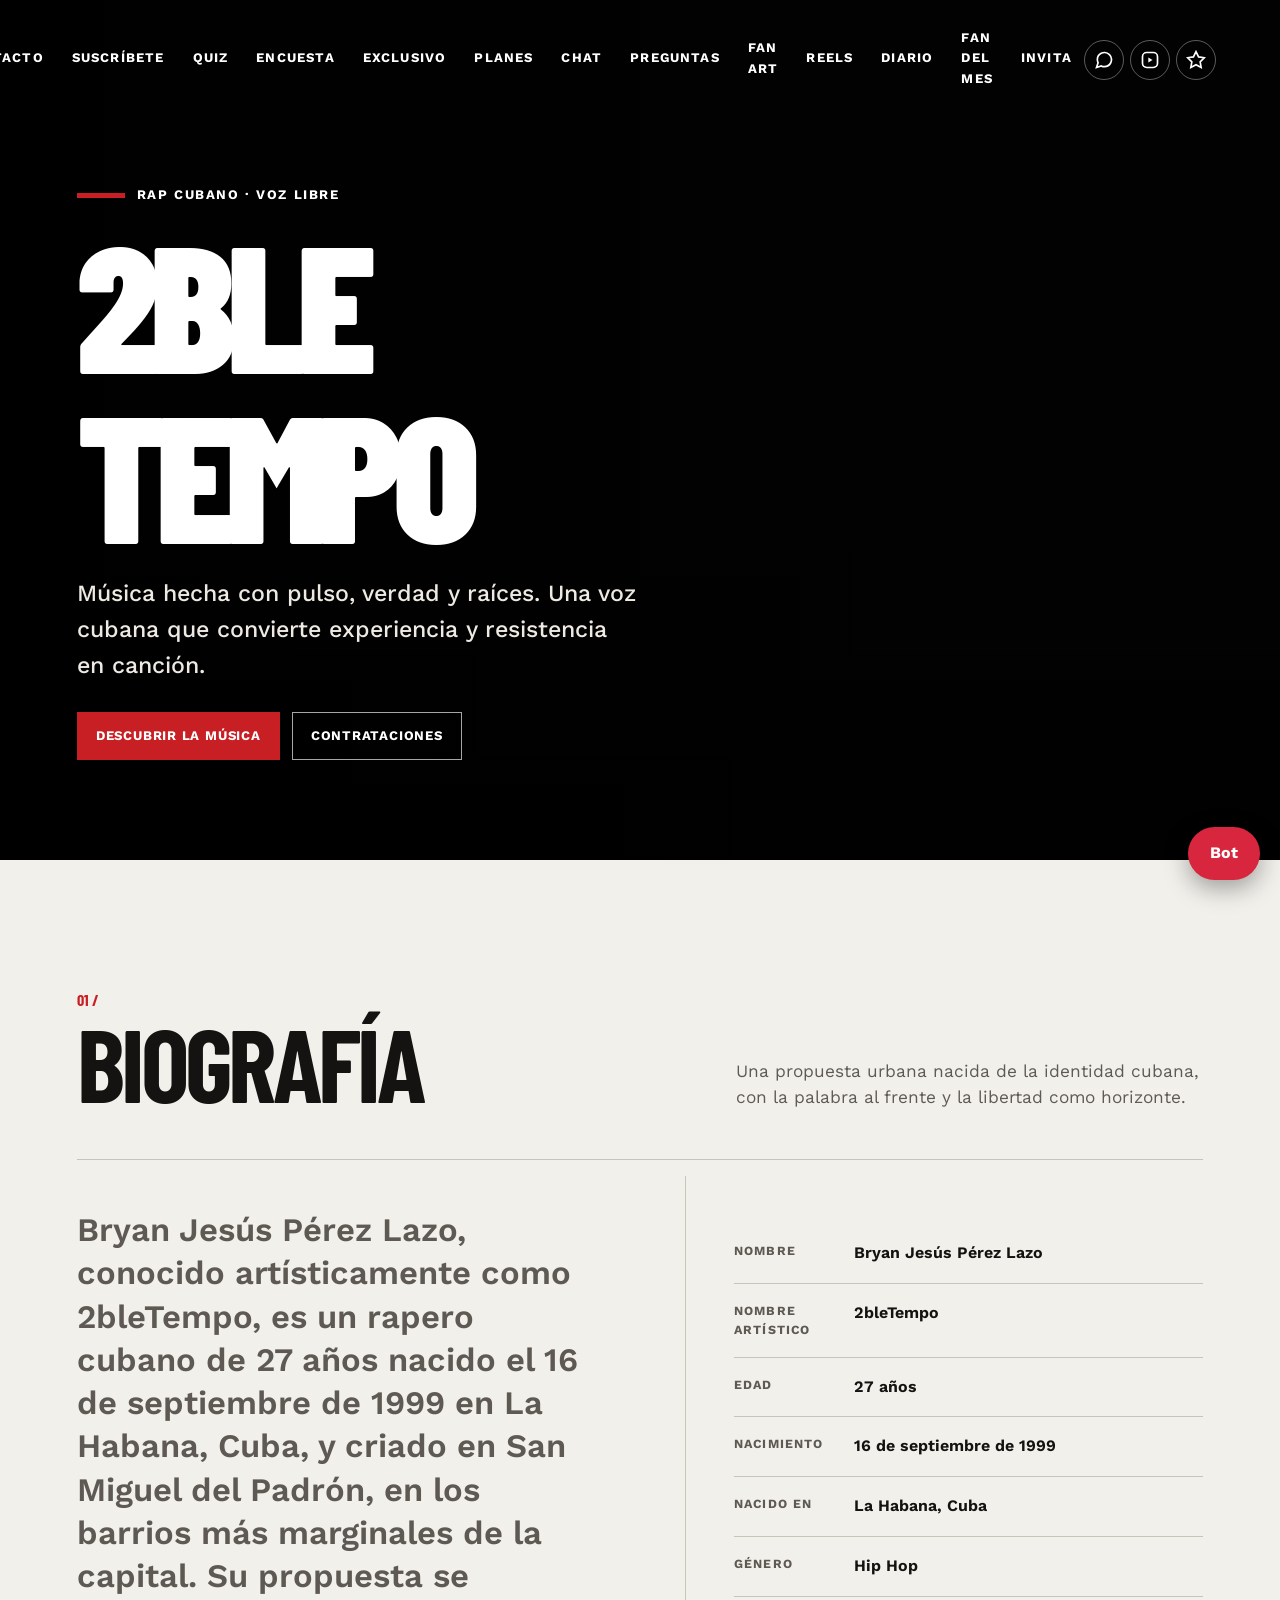
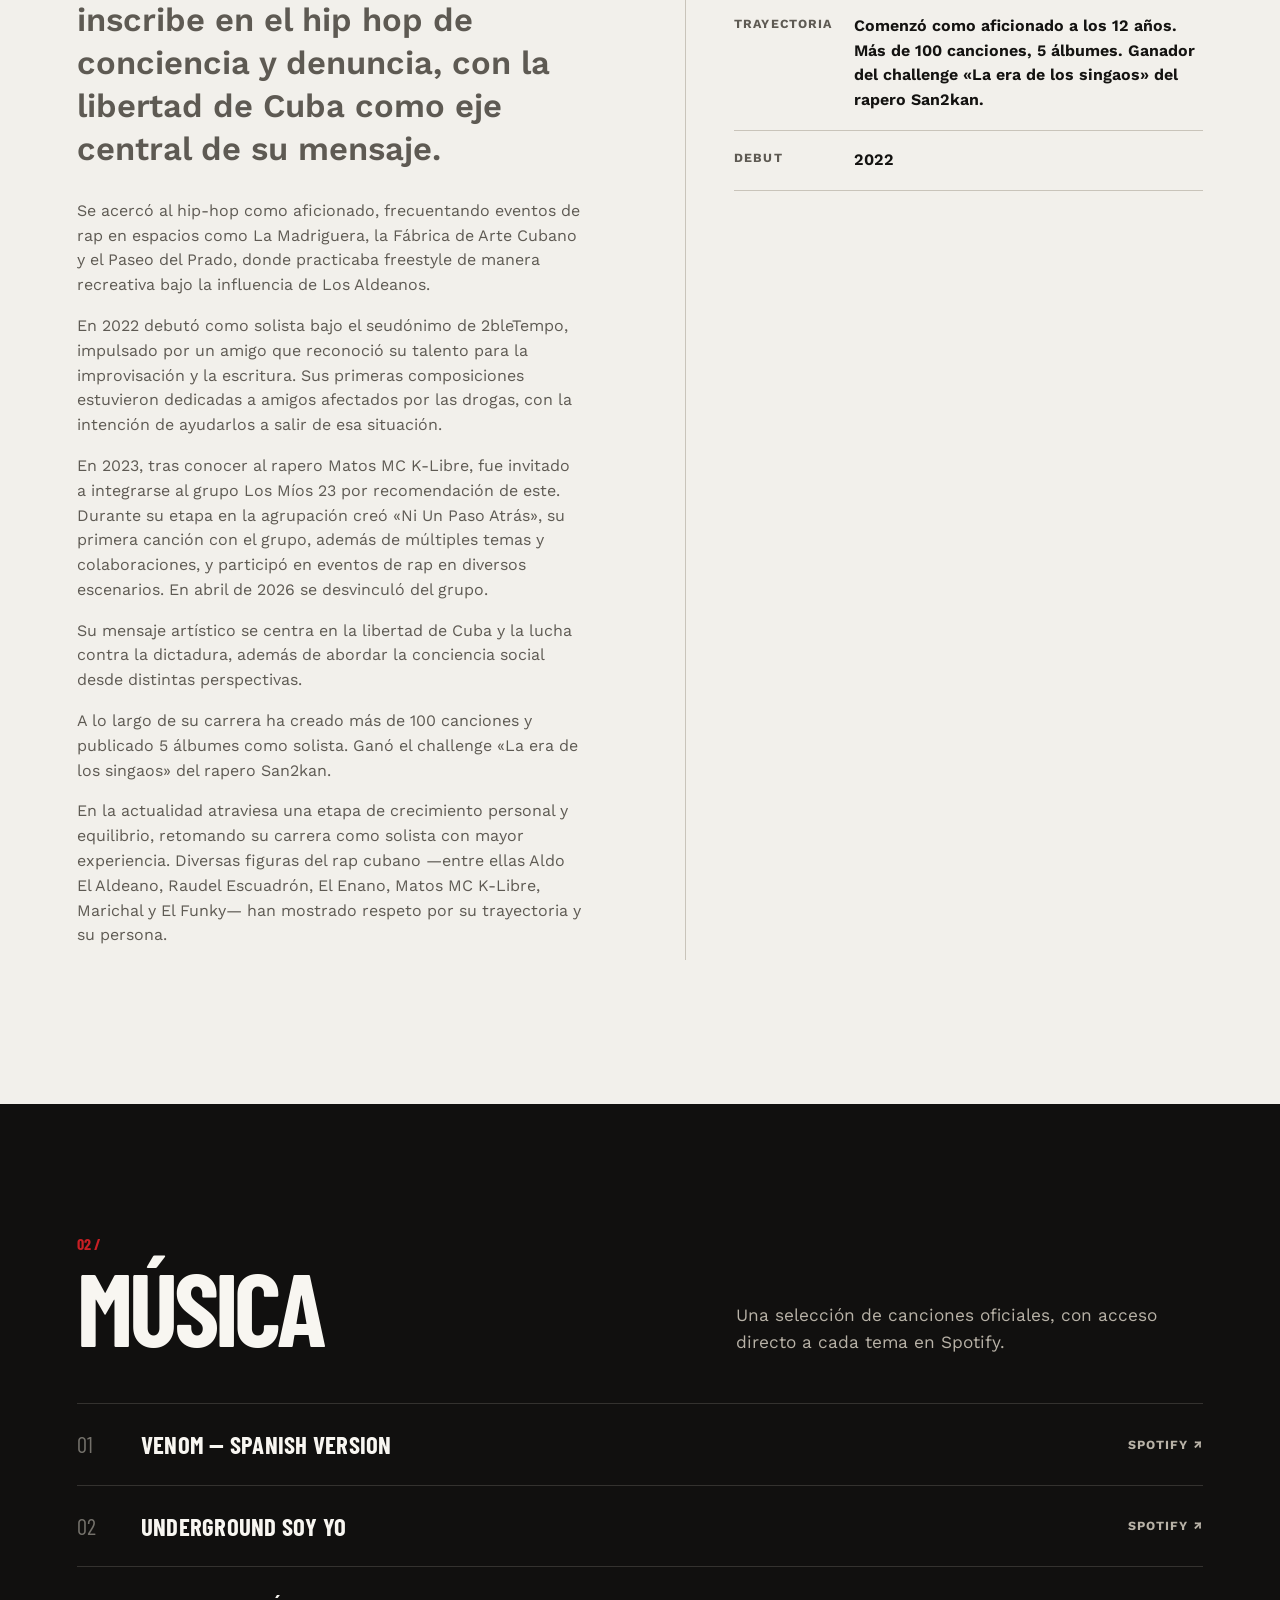
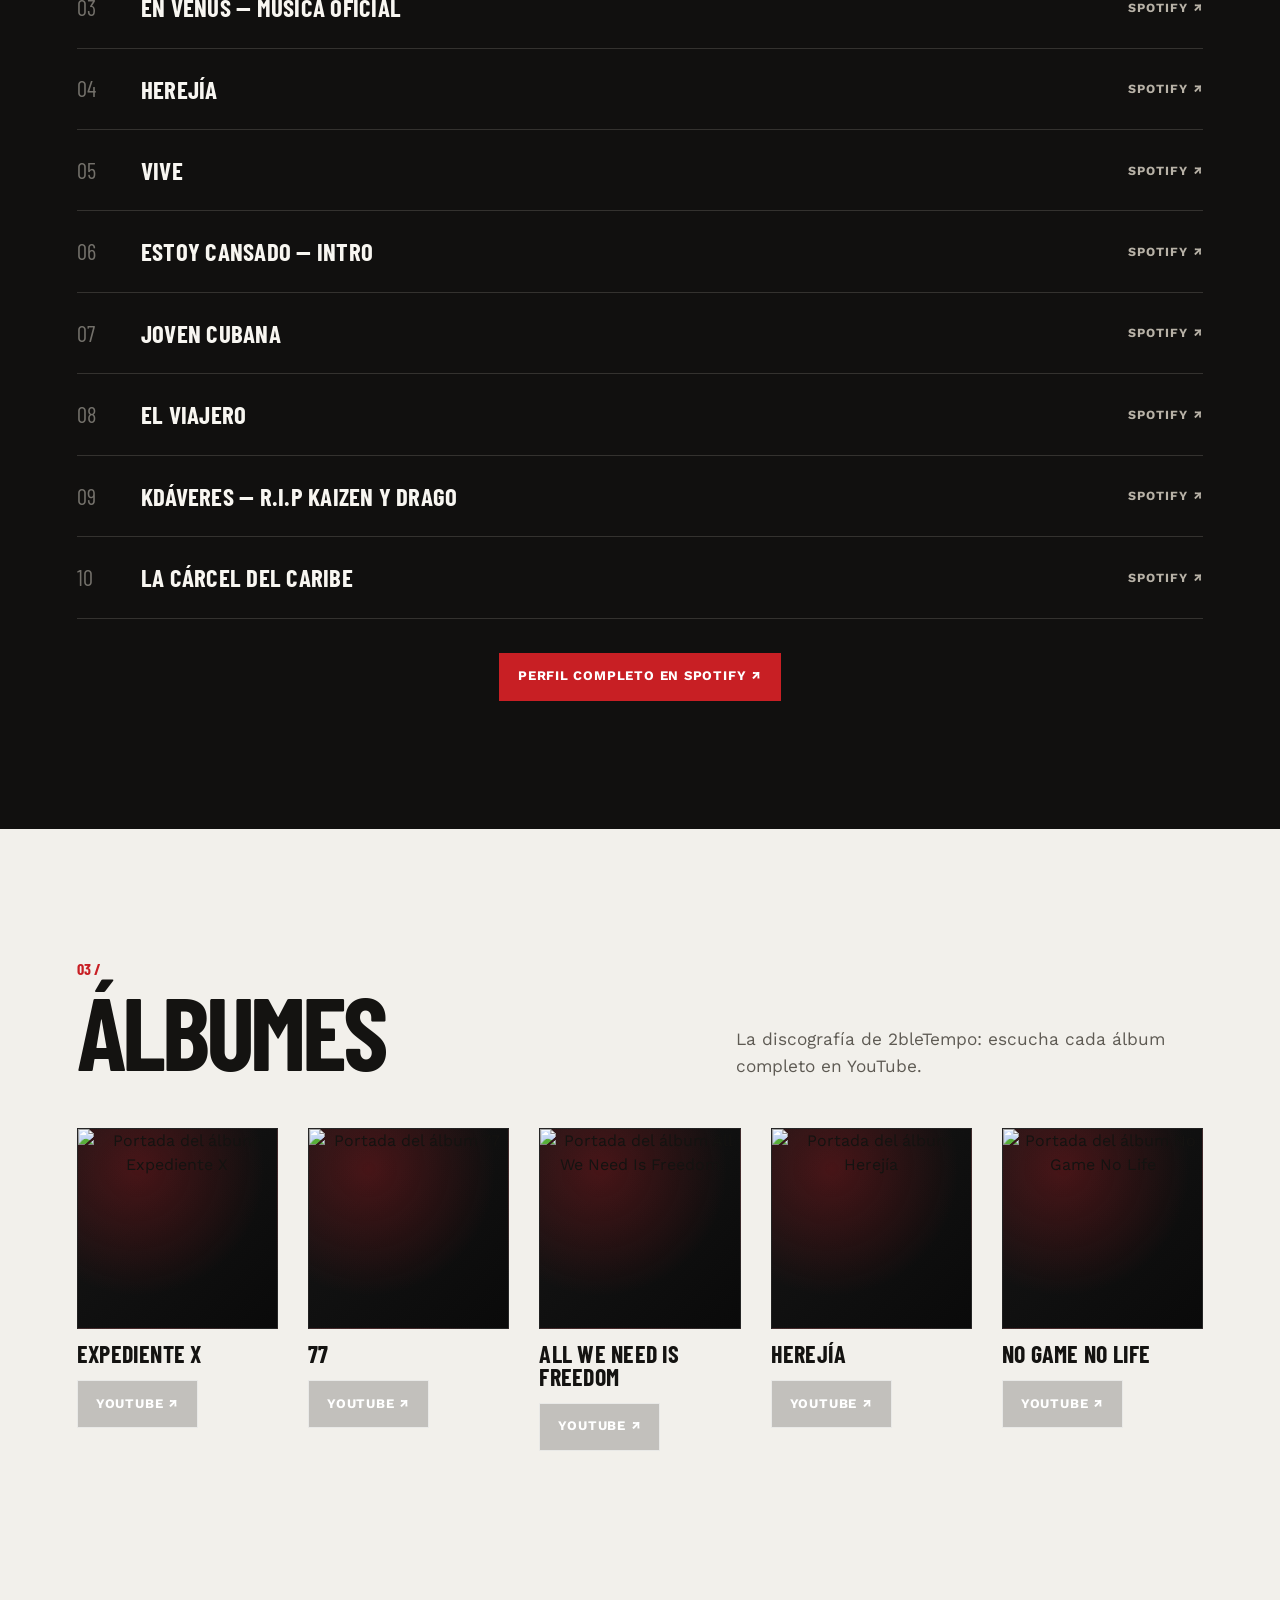
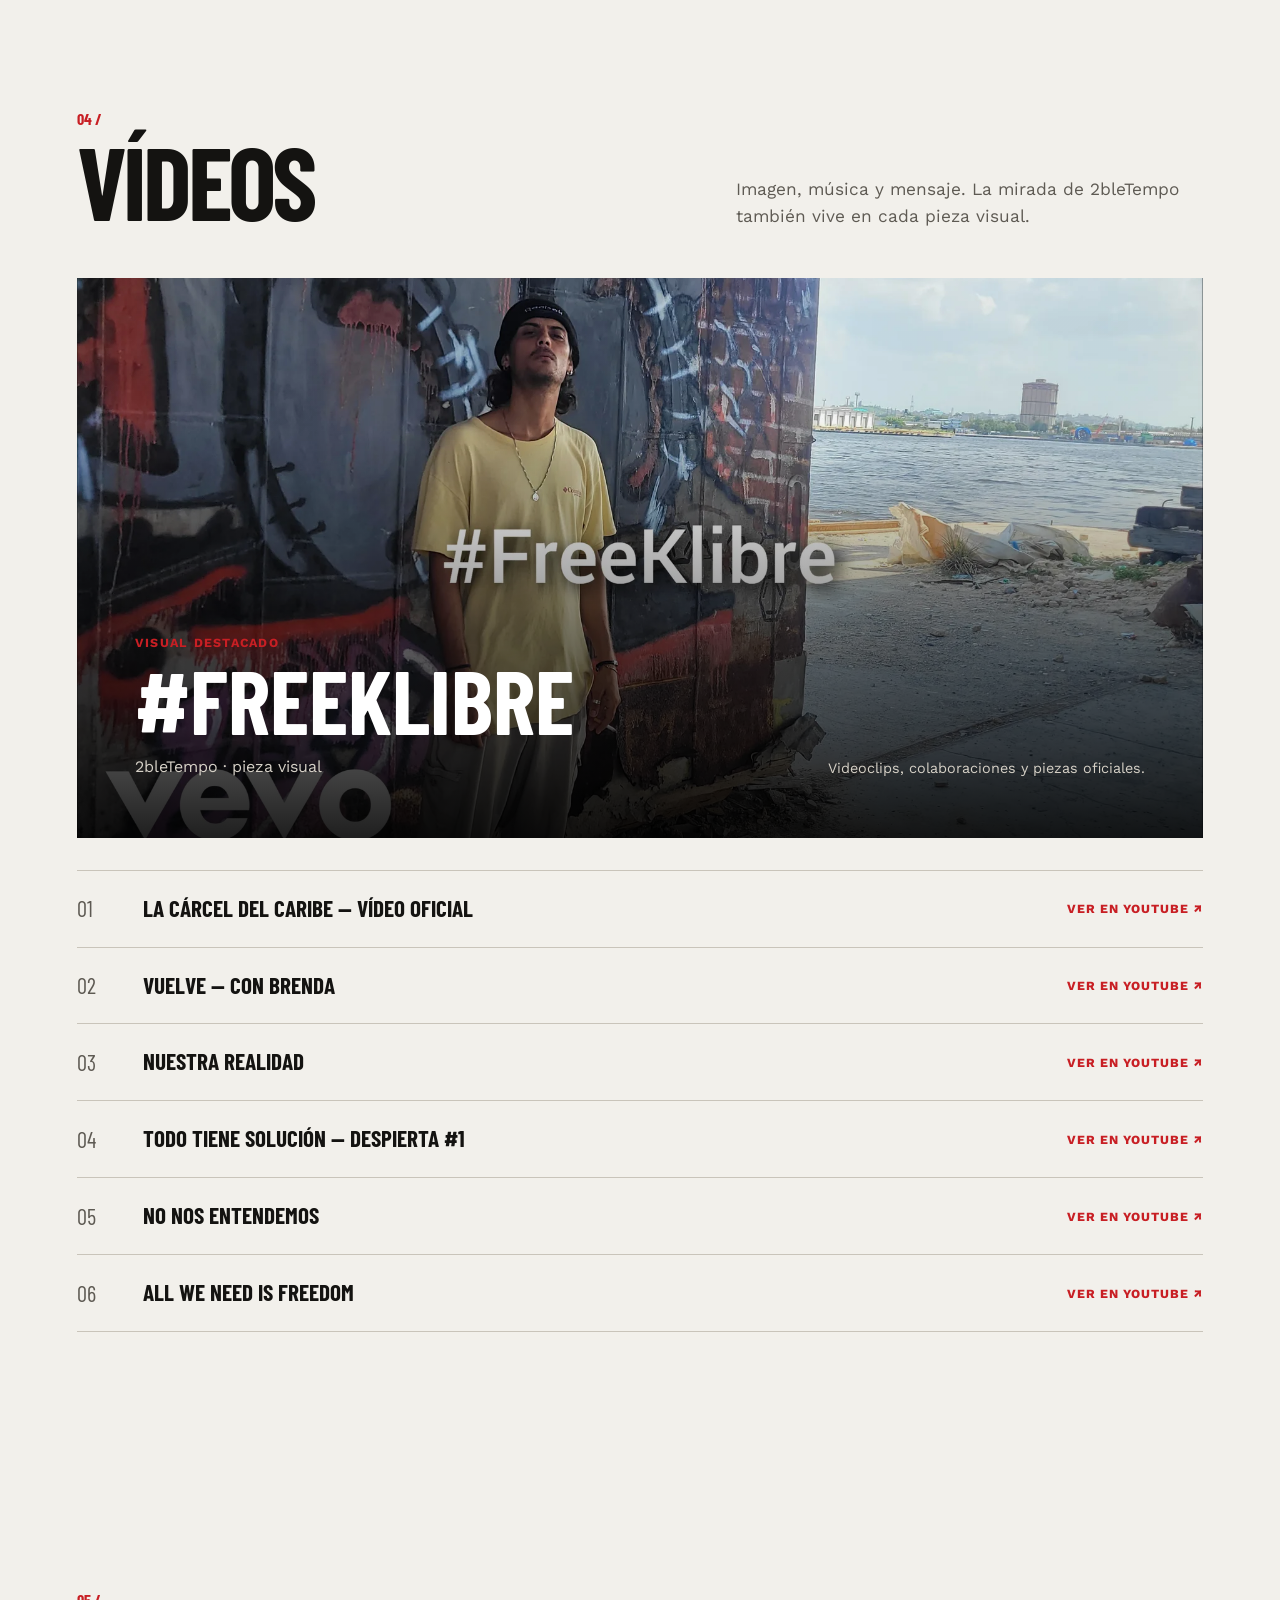
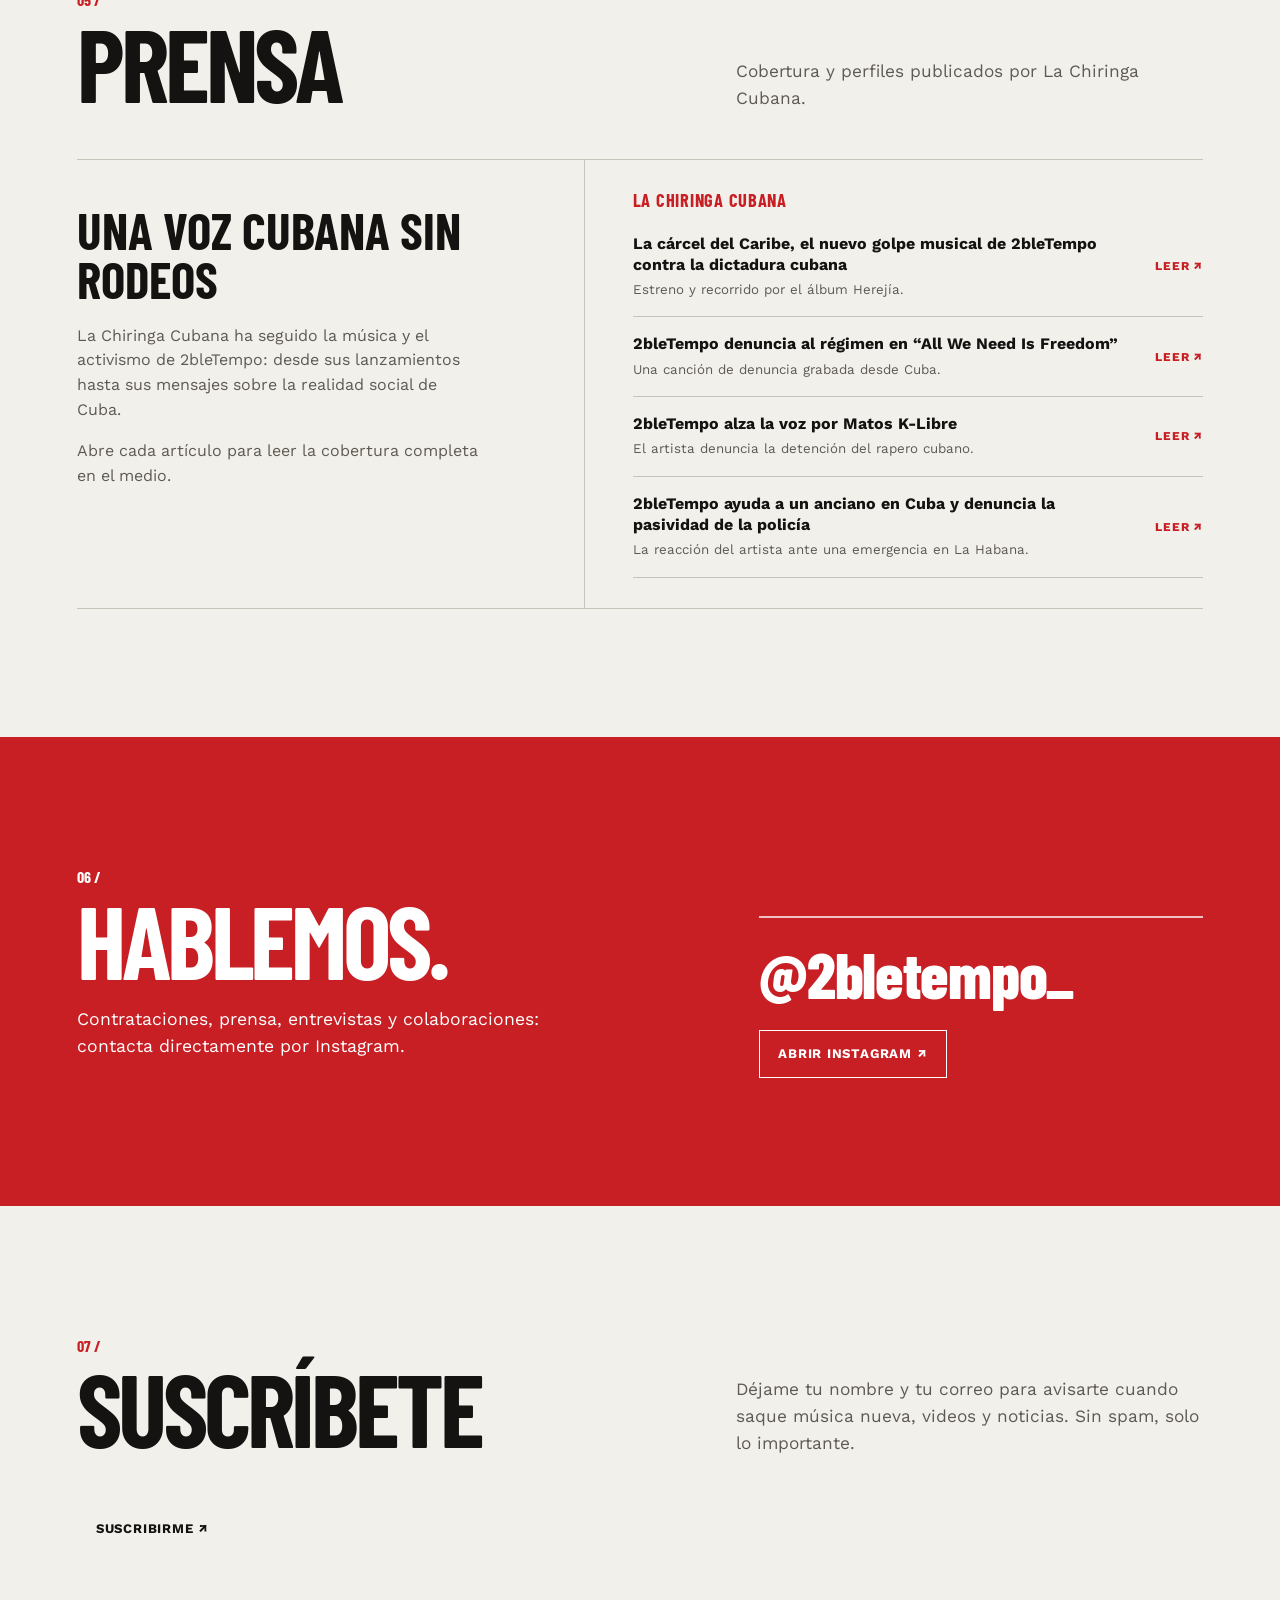
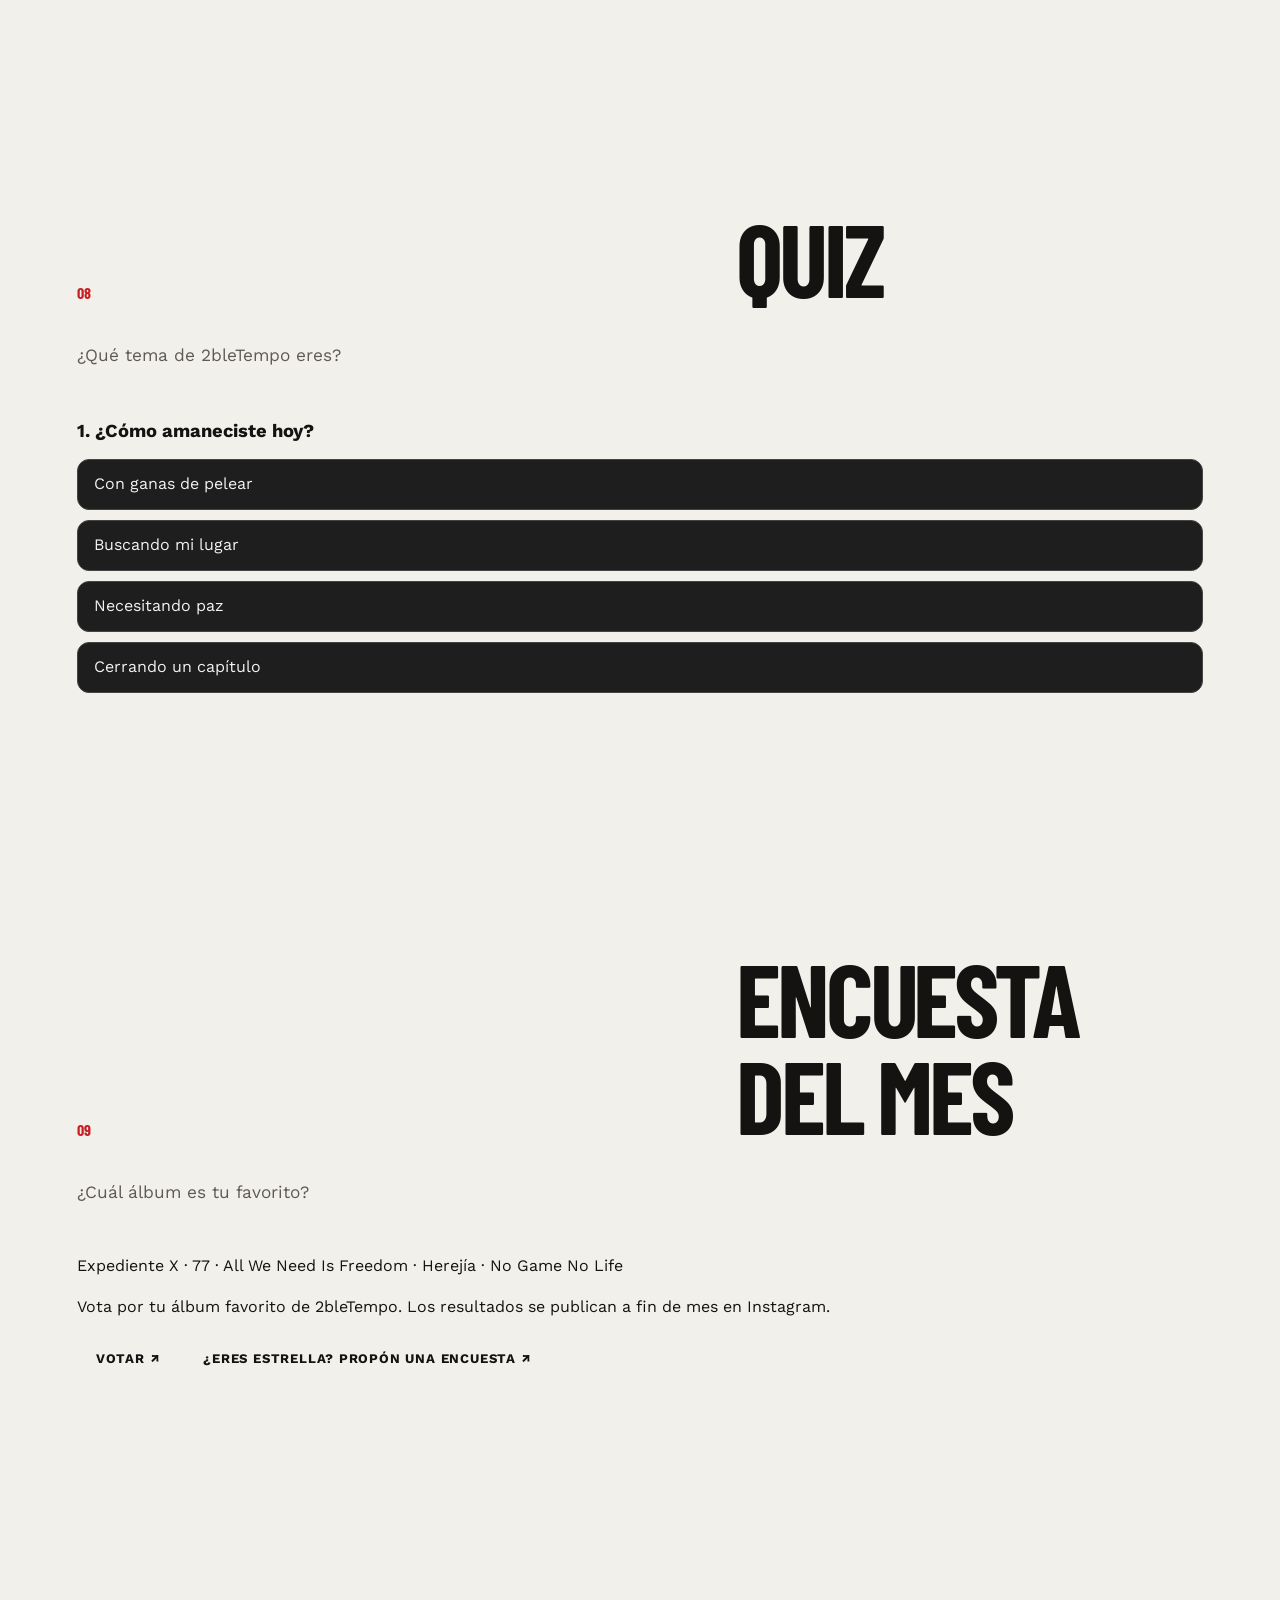
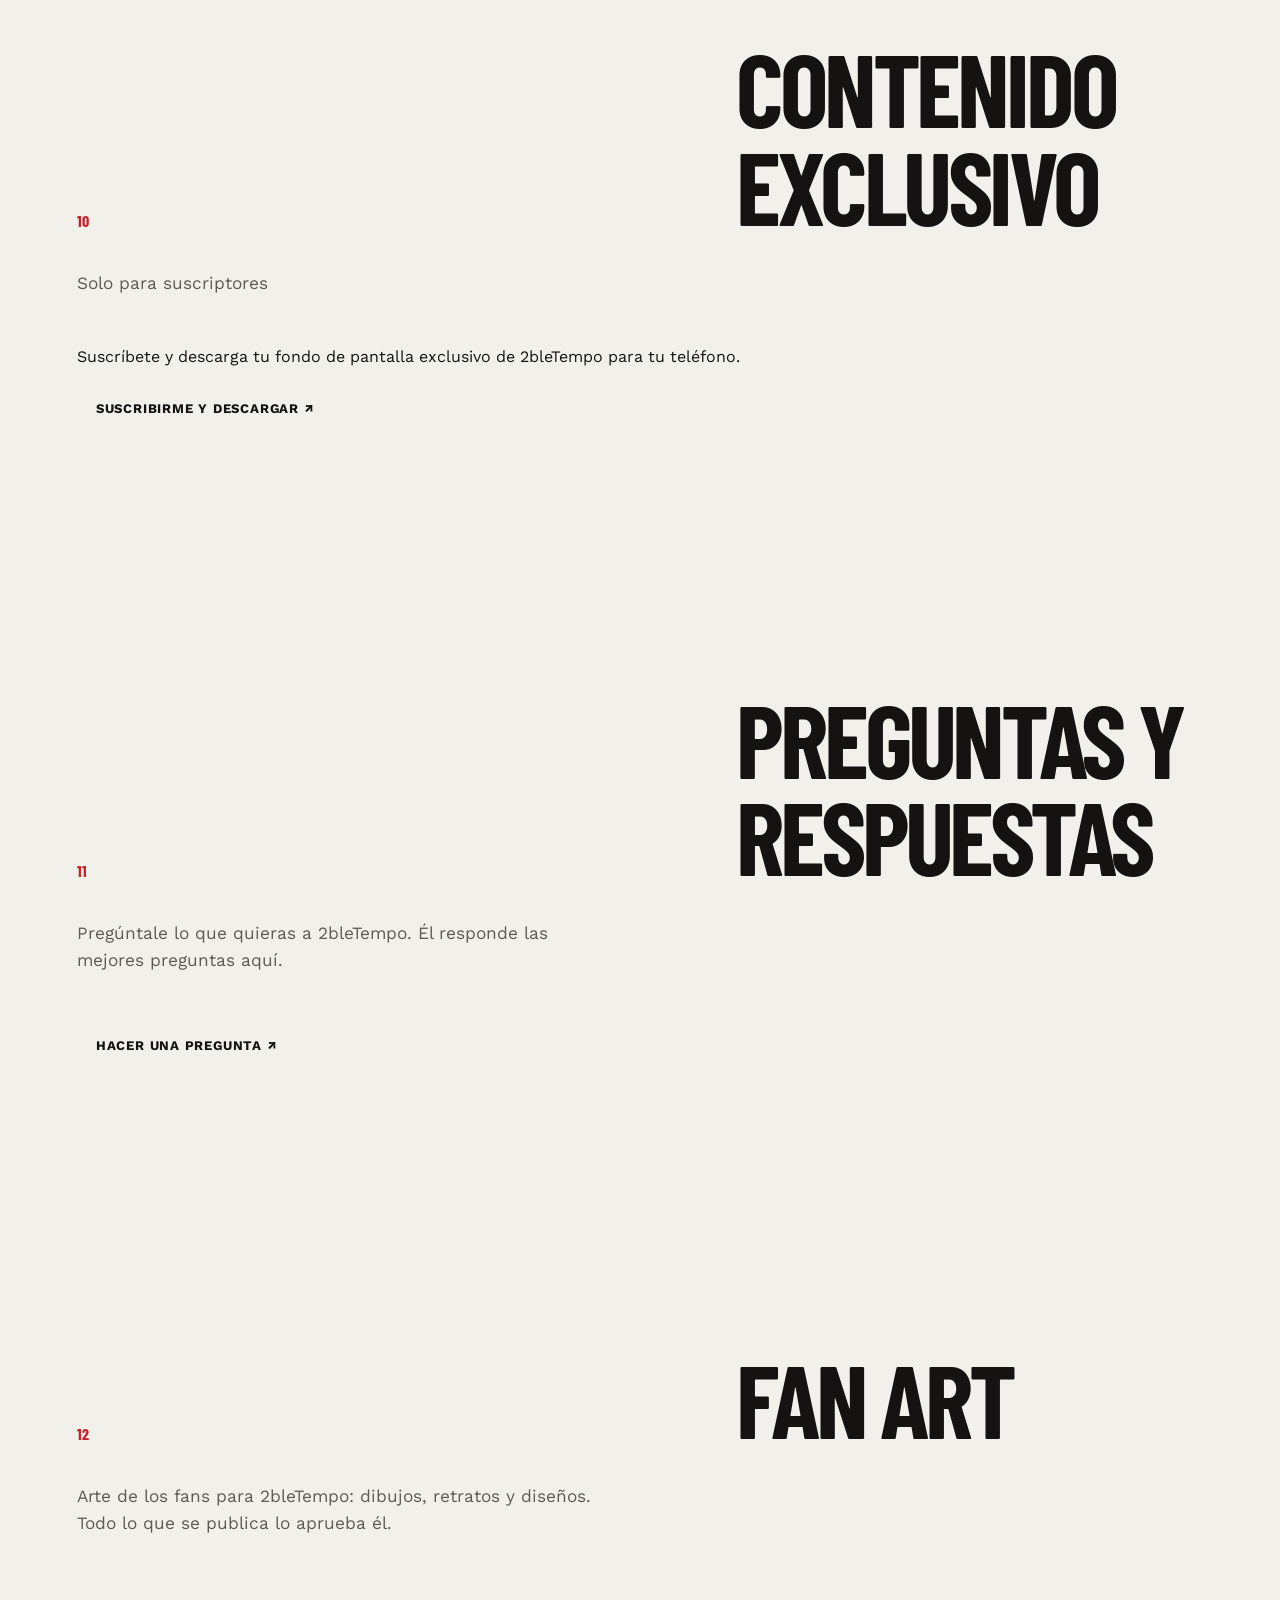
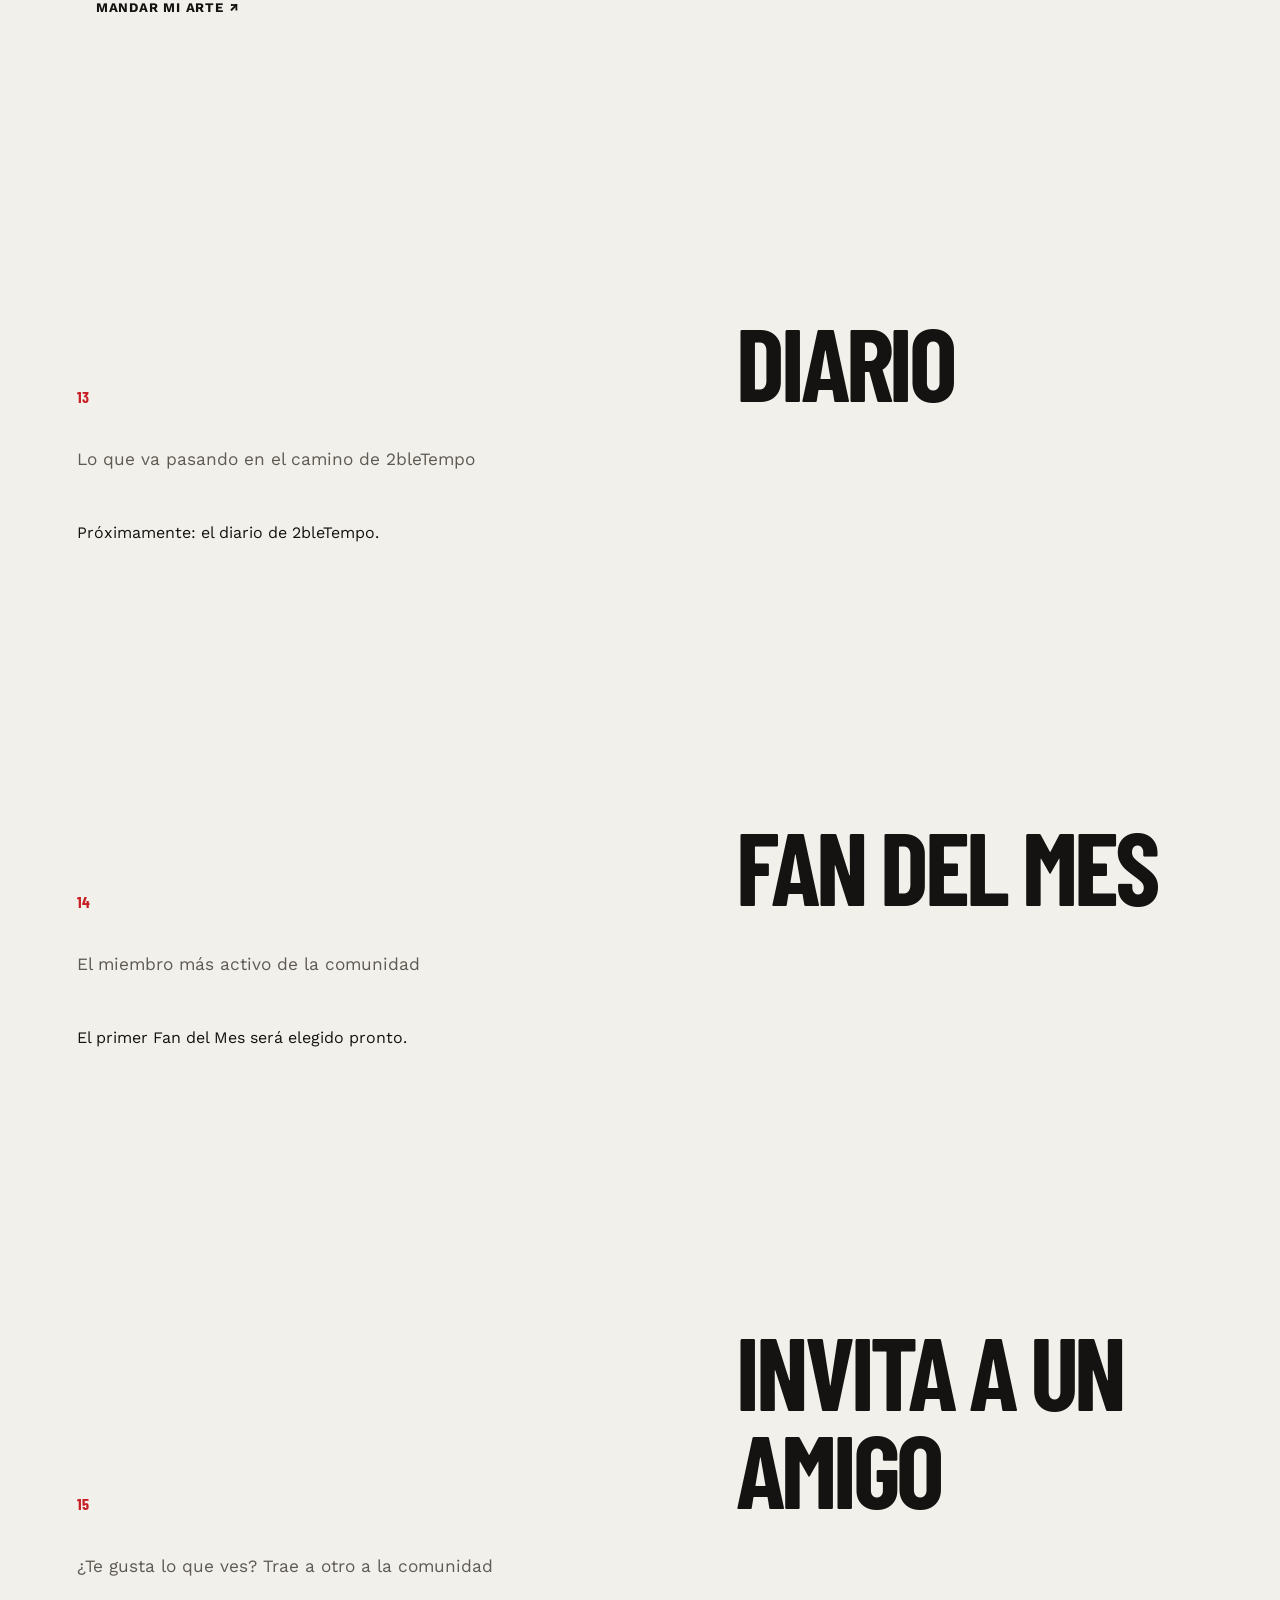
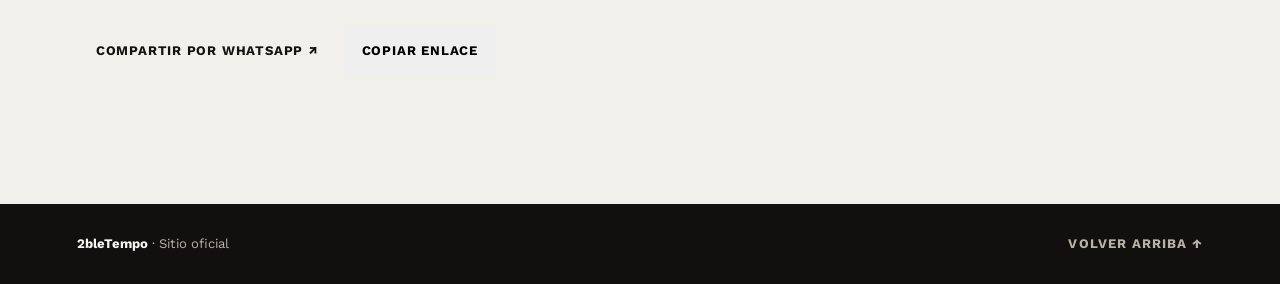
==== index.html @ 12a32bb0 "Rename index (7).html to index.html" ====
<!doctype html>
<html lang="es">
<head>
  <meta charset="utf-8" />
  <meta name="viewport" content="width=device-width, initial-scale=1, viewport-fit=cover" />
  <meta name="color-scheme" content="light dark" />
  <meta name="google-site-verification" content="4u2W1Qa9nCfZ-gFk0ZDKzbGpdXFL-68uG13kcfXx7EE" />
  <link rel="icon" type="image/png" sizes="512x512" href="favicon.png" />
  <link rel="apple-touch-icon" href="favicon.png" />
  <link rel="preconnect" href="https://fonts.googleapis.com">
  <link rel="preconnect" href="https://fonts.gstatic.com" crossorigin>
  <link href="https://fonts.googleapis.com/css2?family=Barlow+Condensed:ital,wght@0,500;0,600;0,700;0,800;0,900;1,700&family=Work+Sans:wght@400;500;600;700&display=swap" rel="stylesheet">
  <title>2bleTempo — Sitio oficial</title>
  <script type="application/ld+json">
  {
    "@context": "https://schema.org",
    "@type": "MusicGroup",
    "name": "2bleTempo",
    "alternateName": "Bryan Jesús Pérez Lazo",
    "url": "https://bryandoblete.github.io/",
    "genre": "Hip Hop",
    "description": "2bleTempo (Bryan Jesús Pérez Lazo) es un rapero cubano nacido en La Habana. Su propuesta se inscribe en el hip hop de conciencia y denuncia, con la libertad de Cuba como eje central de su mensaje.",
    "foundingLocation": {
      "@type": "Place",
      "address": {
        "@type": "PostalAddress",
        "addressLocality": "La Habana",
        "addressCountry": "CU"
      }
    },
    "sameAs": [
      "https://open.spotify.com/artist/4cjcYVqhnZ2saSkzjSFKfX",
      "https://www.instagram.com/2bletempo_/"
    ],
    "album": [
      {"@type": "MusicAlbum", "name": "Expediente X", "url": "https://youtube.com/playlist?list=PLKgQiLYx1mvFS6fhslV0KbNtBFxcTpihJ"},
      {"@type": "MusicAlbum", "name": "77", "url": "https://youtube.com/playlist?list=PLKgQiLYx1mvH6axlMZwDtWmNLrBahoJ7y"},
      {"@type": "MusicAlbum", "name": "All We Need Is Freedom", "url": "https://youtube.com/playlist?list=PLKgQiLYx1mvFwtzFCn6ily1ABo6O4gaFZ"},
      {"@type": "MusicAlbum", "name": "Herejía", "url": "https://youtube.com/playlist?list=PLKgQiLYx1mvG-4ojtMGLRlCdmgdHsjL4t"},
      {"@type": "MusicAlbum", "name": "No Game No Life", "url": "https://youtube.com/playlist?list=PLMdYnImf085M"}
    ]
  }
  </script>
  <style>
    :root {
      color-scheme: light dark;
      --paper: #f2f0eb;
      --ink: #141311;
      --muted: #5e5a53;
      --line: #c9c4ba;
      --accent: #c81f24;
      --accent-ink: #fff;
      --panel: #e5e1d8;
      --deep: #11100f;
      --deep-ink: #f8f6f1;
      --deep-muted: #b8b2a7;
      --blue: #204a8f;
    }
    @media (prefers-color-scheme: dark) {
      :root {
        --paper: #0d0d0c;
        --ink: #f3f0e8;
        --muted: #b8b2a7;
        --line: #393734;
        --accent: #ef343a;
        --accent-ink: #fff;
        --panel: #191817;
        --deep: #050505;
        --deep-ink: #f8f6f1;
        --deep-muted: #aaa59d;
        --blue: #4d79c7;
      }
    }
    * { box-sizing: border-box; }
    html { scroll-behavior: smooth; scroll-padding-top: 74px; }
    body {
      margin: 0;
      background: var(--paper);
      color: var(--ink);
      font-family: "Work Sans", sans-serif;
      font-size: 16px;
      line-height: 1.55;
      overflow-x: hidden;
    }
    a { color: inherit; }
    button { font: inherit; }
    .skip {
      position: fixed; left: 16px; top: -80px; z-index: 100;
      background: var(--accent); color: #fff; padding: 10px 14px;
    }
    .skip:focus { top: 14px; }
    .topbar {
      position: absolute; inset: 0 0 auto; z-index: 10;
      display: flex; justify-content: flex-end; align-items: center;
      padding: 22px clamp(20px, 5vw, 72px);
      color: #fff;
    }
    .navlinks { display: flex; align-items: center; gap: 28px; }
    .navlinks a {
      font-size: .82rem; font-weight: 700; text-decoration: none;
      text-transform: uppercase; letter-spacing: .09em;
      padding-block: 6px; border-bottom: 2px solid transparent;
    }
    .navlinks a:hover, .navlinks a:focus-visible { border-color: #fff; }
    .menu-btn { display: none; border: 0; background: transparent; color: #fff; padding: 8px; }
    .hero {
      position: relative; min-height: min(860px, 100svh); overflow: hidden;
      background: #050505; color: #fff;
      display: grid; align-items: end;
    }
    .hero::before {
      content: ""; position: absolute; inset: 0;
      background: linear-gradient(90deg, rgba(0,0,0,.82) 0%, rgba(0,0,0,.46) 42%, rgba(0,0,0,.05) 72%),
                  linear-gradient(0deg, rgba(0,0,0,.7) 0%, transparent 42%);
      z-index: 1;
    }
    .hero-photo {
      position: absolute; inset: 0; width: 100%; height: 100%; object-fit: cover;
      object-position: 64% 30%; opacity: .94;
    }
    .hero-video {
      position: absolute; inset: 0; width: 100%; height: 100%; object-fit: cover;
      object-position: center;
    }
    .hero-overlay {
      position: absolute; inset: 0; background: rgba(0,0,0,.55); z-index: 1;
    }
    @media (prefers-reduced-motion: reduce) {
      .hero-video { display: none; }
      .hero { background: url(fondo-poster.jpg) center/cover; }
    }
    .hero-inner { position: relative; z-index: 2; }
    .hero-inner {
      position: relative; z-index: 2;
      width: min(1380px, 100%); margin-inline: auto;
      padding: 124px clamp(20px, 6vw, 84px) clamp(54px, 8vw, 100px);
    }
    .hero-kicker {
      display: flex; align-items: center; gap: 12px; margin: 0 0 12px;
      font-weight: 700; letter-spacing: .12em; text-transform: uppercase; font-size: .82rem;
    }
    .hero-kicker::before { content: ""; width: 48px; height: 5px; background: var(--accent); }
    h1, h2, h3 { font-family: "Barlow Condensed", sans-serif; line-height: .95; margin: 0; }
    h1 {
      max-width: 760px; font-size: clamp(5rem, 14vw, 11.5rem); font-weight: 900;
      letter-spacing: -.055em; text-transform: uppercase;
    }
    .hero-sub {
      max-width: 560px; margin: 18px 0 28px; color: #eeeae3;
      font-size: clamp(1.05rem, 2.1vw, 1.45rem); font-weight: 500;
    }
    .hero-actions { display: flex; gap: 12px; flex-wrap: wrap; }
    .button {
      display: inline-flex; align-items: center; justify-content: center; gap: 9px;
      min-height: 48px; padding: 12px 18px; border: 1px solid transparent;
      text-decoration: none; font-weight: 700; text-transform: uppercase; letter-spacing: .06em;
      font-size: .82rem; cursor: pointer;
    }
    .button.red { background: var(--accent); color: var(--accent-ink); }
    .button.ghost { border-color: rgba(255,255,255,.65); color: #fff; background: rgba(0,0,0,.2); }
    .button.dark { background: var(--ink); color: var(--paper); }
    .button:hover { filter: brightness(1.08); }
    .platform-links { display: flex; flex-wrap: wrap; gap: 10px; margin-top: 4px; }
    .platform-links .button { min-height: 44px; padding: 10px 15px; }
    .hero-stamp {
      position: absolute; right: clamp(20px, 6vw, 84px); bottom: clamp(32px, 5vw, 68px); z-index: 3;
      width: 118px; height: 118px; border: 2px solid rgba(255,255,255,.65); border-radius: 50%;
      display: grid; place-items: center; text-align: center; transform: rotate(8deg);
      font-family: "Barlow Condensed", sans-serif; font-size: 1.1rem; font-weight: 700; text-transform: uppercase;
      letter-spacing: .08em;
    }
    .section { padding: clamp(72px, 10vw, 132px) clamp(20px, 6vw, 84px); }
    .wrap { width: min(1220px, 100%); margin-inline: auto; }
    .section-head { display: grid; grid-template-columns: minmax(0, 1fr) minmax(270px, .75fr); gap: 36px; align-items: end; margin-bottom: 48px; }
    .section-num { font-family: "Barlow Condensed", sans-serif; font-weight: 700; color: var(--accent); }
    h2 { font-size: clamp(3.7rem, 8vw, 7.5rem); letter-spacing: -.04em; text-transform: uppercase; }
    .section-head p { margin: 0; color: var(--muted); font-size: 1.08rem; max-width: 540px; }
    .bio-grid { display: grid; grid-template-columns: 1.08fr .92fr; border-top: 1px solid var(--line); }
    .bio-copy { padding: 48px 8vw 12px 0; }
    .bio-copy .lead { font-size: clamp(1.4rem, 3vw, 2.05rem); line-height: 1.32; font-weight: 600; margin: 0 0 28px; }
    .bio-copy p { color: var(--muted); max-width: 650px; }
    .facts { border-left: 1px solid var(--line); padding: 48px 0 12px 48px; display: grid; align-content: start; gap: 0; }
    .fact { display: grid; grid-template-columns: 100px 1fr; gap: 20px; padding: 17px 0; border-bottom: 1px solid var(--line); }
    .fact dt { color: var(--muted); font-size: .78rem; text-transform: uppercase; letter-spacing: .09em; font-weight: 700; }
    .fact dd { margin: 0; font-weight: 650; }
    .music { background: var(--deep); color: var(--deep-ink); }
    .music .section-head p { color: var(--deep-muted); }
    .album {
      display: grid; grid-template-columns: minmax(280px, .78fr) minmax(0, 1.22fr);
      min-height: 480px; border-top: 1px solid #34322f; border-bottom: 1px solid #34322f;
    }
    .album-art {
      position: relative; min-height: 440px; background:
        radial-gradient(circle at 30% 28%, rgba(239,52,58,.75), transparent 17%),
        linear-gradient(135deg, #281214, #090909 45%, #132d5d 100%);
      display: grid; place-items: center; overflow: hidden;
    }
    .album-art::before, .album-art::after { content: ""; position: absolute; width: 78%; height: 2px; background: rgba(255,255,255,.3); transform: rotate(-38deg); }
    .album-art::after { transform: rotate(38deg); }
    .album-title { position: relative; z-index: 1; text-align: center; font-family: "Barlow Condensed", sans-serif; font-size: clamp(3rem, 7vw, 6rem); font-weight: 900; line-height: .82; text-transform: uppercase; letter-spacing: -.03em; }
    .album-info { padding: clamp(32px, 6vw, 72px); display: flex; flex-direction: column; justify-content: center; }
    .label { color: var(--accent); font-weight: 700; text-transform: uppercase; letter-spacing: .1em; font-size: .78rem; }
    .album-info h3 { font-size: clamp(3rem, 6vw, 5.8rem); text-transform: uppercase; margin: 10px 0 20px; }
    .album-info p { max-width: 620px; color: var(--deep-muted); margin: 0 0 26px; }
    .tracks { margin-top: 48px; }
    .track {
      display: grid; grid-template-columns: 46px minmax(0, 1fr) auto; gap: 18px; align-items: center;
      padding: 21px 0; border-bottom: 1px solid #34322f;
    }
    .track:first-child { border-top: 1px solid #34322f; }
    .track-no { color: #74716b; font-family: "Barlow Condensed", sans-serif; font-size: 1.4rem; }
    .track strong { font-family: "Barlow Condensed", sans-serif; font-size: 1.55rem; text-transform: uppercase; letter-spacing: .01em; }
    .track-link {
      color: var(--deep-muted); font-size: .78rem; text-transform: uppercase;
      letter-spacing: .08em; text-decoration: none; font-weight: 700;
      white-space: nowrap;
    }
    .track-link:hover, .track-link:focus-visible { color: #fff; }
    .video-list { margin-top: 32px; border-top: 1px solid var(--line); }
    .video-row {
      display: grid; grid-template-columns: 48px minmax(0, 1fr) auto; gap: 18px;
      align-items: center; padding: 20px 0; border-bottom: 1px solid var(--line);
      text-decoration: none;
    }
    .video-row .track-no { color: var(--muted); }
    .video-row strong { font-family: "Barlow Condensed", sans-serif; font-size: 1.45rem; text-transform: uppercase; }
    .video-row span:last-child { color: var(--accent); font-size: .78rem; font-weight: 750; text-transform: uppercase; letter-spacing: .08em; }
    .video-row:hover strong { color: var(--accent); }
    .video-feature { position: relative; min-height: 560px; overflow: hidden; background: #000; color: #fff; display: flex; align-items: flex-end; }
    .video-feature img { position: absolute; inset: 0; width: 100%; height: 100%; object-fit: cover; object-position: center; }
    .video-feature::after { content: ""; position: absolute; inset: 0; background: linear-gradient(0deg, rgba(0,0,0,.88), rgba(0,0,0,.04) 72%); }
    .video-caption { position: relative; z-index: 1; padding: clamp(26px, 5vw, 58px); width: 100%; display: flex; justify-content: space-between; gap: 30px; align-items: end; }
    .video-caption h3 { font-size: clamp(2.8rem, 7vw, 6rem); line-height: 1; text-transform: uppercase; max-width: 760px; }
    .video-caption p { color: #d6d1c7; margin: 10px 0 0; }
    .video-note { max-width: 320px; font-size: .9rem; text-align: right; color: #d6d1c7; }
    .press-grid { display: grid; grid-template-columns: .9fr 1.1fr; gap: 0; border-top: 1px solid var(--line); border-bottom: 1px solid var(--line); }
    .press-copy { padding: 46px 8vw 46px 0; }
    .press-copy h3 { font-size: clamp(2.2rem, 4vw, 3.8rem); text-transform: uppercase; margin-bottom: 20px; }
    .press-copy p { color: var(--muted); }
    .press-assets { border-left: 1px solid var(--line); padding: 30px 0 30px 48px; }
    .press-source { margin: 0 0 28px; }
    .press-source:last-child { margin-bottom: 0; }
    .press-source h3 {
      font-size: 1.15rem; line-height: 1.1; text-transform: uppercase; letter-spacing: .04em;
      margin-bottom: 6px; color: var(--accent);
    }
    .article-link {
      display: grid; grid-template-columns: minmax(0, 1fr) auto; gap: 20px; align-items: center;
      padding: 16px 0; border-bottom: 1px solid var(--line); text-decoration: none;
    }
    .article-link strong { display: block; line-height: 1.32; }
    .article-link small { display: block; color: var(--muted); margin-top: 5px; }
    .article-link span { font-weight: 750; color: var(--accent); text-transform: uppercase; letter-spacing: .07em; font-size: .75rem; }
    .article-link:hover strong { color: var(--accent); }
    .press-note { color: var(--muted); font-size: .86rem; margin: 20px 0 0; }
    .asset-row { display: grid; grid-template-columns: 1fr auto; gap: 20px; align-items: center; padding: 18px 0; border-bottom: 1px solid var(--line); }
    .asset-row:last-child { border-bottom: 0; }
    .asset-row strong { display: block; }
    .asset-row small { color: var(--muted); }
    .download { text-decoration: none; font-weight: 750; text-transform: uppercase; letter-spacing: .07em; font-size: .78rem; }
    .download:hover { color: var(--accent); }
    .contact { background: var(--accent); color: #fff; }
    .contact .wrap { display: grid; grid-template-columns: 1fr minmax(300px, .7fr); gap: 48px; align-items: end; }
    .contact h2 { max-width: 760px; }
    .contact p { max-width: 520px; font-size: 1.1rem; }
    .handle-box { border-top: 2px solid rgba(255,255,255,.72); padding-top: 24px; }
    .handle { font-family: "Barlow Condensed", sans-serif; font-size: clamp(2rem, 5vw, 4.1rem); line-height: 1; font-weight: 800; letter-spacing: -.02em; }
    .copy-btn { margin-top: 24px; border: 1px solid #fff; background: transparent; color: #fff; }
    .copy-btn.done { background: #fff; color: var(--accent); }
    footer { background: var(--deep); color: var(--deep-muted); padding: 30px clamp(20px, 6vw, 84px); }
    footer .wrap { display: flex; justify-content: space-between; gap: 20px; align-items: center; font-size: .82rem; }
    footer strong { color: var(--deep-ink); }
    .back { text-decoration: none; text-transform: uppercase; letter-spacing: .08em; font-weight: 700; }
    :focus-visible { outline: 3px solid #f7b32b; outline-offset: 4px; }
    @media (max-width: 820px) {
      .topbar { position: absolute; }
      .menu-btn { display: inline-flex; }
      .navlinks {
        display: none; position: absolute; right: 20px; top: 66px; width: min(290px, calc(100vw - 40px));
        background: #111; border: 1px solid #454545; padding: 18px;
        flex-direction: column; align-items: stretch; gap: 4px;
      }
      .navlinks.open { display: flex; }
      .navlinks a { padding: 11px 8px; }
      .hero { min-height: 780px; }
      .hero::before { background: linear-gradient(0deg, rgba(0,0,0,.9) 0%, rgba(0,0,0,.32) 68%, rgba(0,0,0,.25)); }
      .hero-photo { object-position: 62% 30%; }
      .hero-inner { padding-top: 100px; }
      .hero-stamp { display: none; }
      .section-head, .bio-grid, .album, .press-grid, .contact .wrap { grid-template-columns: 1fr; }
      .bio-copy { padding-right: 0; }
      .facts { border-left: 0; border-top: 1px solid var(--line); padding-left: 0; }
      .album-art { min-height: 340px; }
      .video-feature { min-height: 480px; }
      .video-caption { display: block; }
      .video-note { text-align: left; margin-top: 22px; }
      .press-assets { border-left: 0; border-top: 1px solid var(--line); padding-left: 0; }
      footer .wrap { align-items: flex-start; flex-direction: column; }
    }
    @media (max-width: 520px) {
      h1 { font-size: clamp(4.4rem, 25vw, 7rem); }
      .hero { min-height: 700px; }
      .hero-sub { max-width: 350px; }
      .section { padding-inline: 18px; }
      .track { grid-template-columns: 34px minmax(0, 1fr); gap: 10px; }
      .track-link { grid-column: 2; justify-self: start; }
      .video-row { grid-template-columns: 34px minmax(0, 1fr); gap: 10px; }
      .video-row span:last-child { grid-column: 2; }
      .fact { grid-template-columns: 96px minmax(0, 1fr); }
      .video-feature { min-height: 440px; }
      .video-feature img { object-position: 56% center; }
      .asset-row, .article-link { grid-template-columns: 1fr; gap: 8px; }
    }
    @media (prefers-reduced-motion: reduce) { html { scroll-behavior: auto; } }
    .shop-grid { display: grid; grid-template-columns: repeat(3, 1fr); gap: 18px; margin-top: 8px; }
    .product-card { background: var(--panel); border: 1px solid var(--line); border-radius: 14px; overflow: hidden; display: flex; flex-direction: column; }
    .product-card img { width: 100%; aspect-ratio: 1 / 1; object-fit: cover; display: block; }
    .product-info { padding: 16px; display: flex; flex-direction: column; gap: 8px; flex: 1; }
    .product-info h3 { margin: 0; font-size: 1.15rem; }
    .product-info p { margin: 0; color: var(--muted); font-size: 0.95rem; flex: 1; }
    .product-info .button { align-self: flex-start; }
    .subhead { font-size: 1.5rem; text-transform: uppercase; letter-spacing: .03em; margin: 10px 0 20px; color: var(--ink); }
    .albums-grid { display: grid; grid-template-columns: repeat(auto-fit, minmax(200px, 1fr)); gap: 30px; }
    .album-card { display: flex; flex-direction: column; gap: 14px; }
    .album-card-art { aspect-ratio: 1; display: flex; align-items: center; justify-content: center; text-align: center; background: radial-gradient(circle at 30% 20%, rgba(227,26,36,.25), transparent 60%), linear-gradient(135deg, #161616, #0a0a0a); border: 1px solid rgba(255,255,255,.09); }
    .album-card-art span { font-family: "Barlow Condensed", sans-serif; font-weight: 900; font-size: 2.4rem; line-height: .9; text-transform: uppercase; letter-spacing: -.02em; }
    .album-card-art img { width: 100%; height: 100%; object-fit: cover; display: block; }
    .album-card h3 { font-size: 1.5rem; text-transform: uppercase; margin: 0; letter-spacing: .01em; }
    .album-card .button { align-self: flex-start; }
    .artist-link { margin-top: 34px; text-align: center; }
    .swatches { display: flex; gap: 10px; flex-wrap: wrap; margin: 2px 0; }
    .swatch { width: 30px; height: 30px; border-radius: 50%; background: var(--c); border: 2px solid var(--line); cursor: pointer; padding: 0; }
    .swatch.sel { border-color: #fff; box-shadow: 0 0 0 2px var(--accent); }
    .chosen { margin: 0; font-size: 0.9rem; color: var(--muted); }
    .chosen strong { color: var(--ink); }
    @media (max-width: 760px) { .shop-grid { grid-template-columns: 1fr; } }
    /* Chatbot 2bleTempo */
    .chat-fab { position: fixed; right: 20px; bottom: 20px; z-index: 999; border: 0; border-radius: 999px; padding: 14px 22px; background: #d7263d; color: #fff; font-weight: 700; font-size: 1rem; cursor: pointer; box-shadow: 0 8px 24px rgba(0,0,0,.35); }
    .chat-panel { position: fixed; right: 20px; bottom: 76px; z-index: 999; width: min(360px, calc(100vw - 40px)); max-height: 520px; display: none; flex-direction: column; overflow: hidden; border-radius: 16px; background: #141414; color: #f2f2f2; box-shadow: 0 12px 32px rgba(0,0,0,.45); }
    .chat-panel.open { display: flex; }
    .chat-head { padding: 14px 16px; background: #d7263d; font-weight: 700; }
    .chat-head small { display: block; font-weight: 400; opacity: .85; }
    .chat-msgs { padding: 14px; display: flex; flex-direction: column; gap: 10px; overflow-y: auto; }
    .chat-msg { padding: 10px 12px; border-radius: 12px; max-width: 85%; line-height: 1.4; font-size: .95rem; }
    .chat-msg.bot { background: #262626; align-self: flex-start; }
    .chat-msg.user { background: #d7263d; align-self: flex-end; }
    .chat-msg a { color: #ffd9de; }
    .chat-chips { display: flex; flex-wrap: wrap; gap: 6px; padding: 0 14px 10px; }
    .chat-chip { border: 1px solid #444; background: transparent; color: #f2f2f2; border-radius: 999px; padding: 6px 12px; cursor: pointer; font-size: .85rem; }
    .chat-form { display: flex; gap: 8px; padding: 10px; border-top: 1px solid #333; }
    .chat-form input { flex: 1; border: 1px solid #444; border-radius: 999px; padding: 10px 14px; background: #1e1e1e; color: #fff; }
    .chat-form button { border: 0; border-radius: 999px; padding: 10px 18px; background: #d7263d; color: #fff; font-weight: 700; cursor: pointer; }
    /* Quiz */
    .quiz-q { font-size: 1.15rem; font-weight: 700; margin-bottom: 14px; }
    .quiz-opts { display: flex; flex-direction: column; gap: 10px; }
    .quiz-opt { text-align: left; border: 1px solid #444; background: #1e1e1e; color: #f2f2f2; border-radius: 12px; padding: 12px 16px; cursor: pointer; font-size: 1rem; }
    .quiz-opt:hover { border-color: #d7263d; }
    .quiz-result h3 { font-size: 1.4rem; margin-bottom: 8px; }
    .quiz-result p { margin-bottom: 16px; }
    .quiz-result .button { margin-right: 8px; margin-bottom: 8px; display: inline-block; }
    /* Planes */
    .plans { display: grid; gap: 16px; grid-template-columns: repeat(auto-fit, minmax(240px, 1fr)); }
    .plan-card { border: 1px solid #444; border-radius: 16px; padding: 20px; background: #1a1a1a; }
    .plan-card.featured { border-color: #d7263d; }
    .plan-card h3 { font-size: 1.3rem; margin-bottom: 6px; }
    .plan-price { font-size: 1.1rem; font-weight: 700; margin-bottom: 10px; }
    .plan-card ul { margin: 0 0 16px 18px; line-height: 1.5; }
    .plan-card li { margin-bottom: 6px; }
    .plan-card .button { margin-bottom: 10px; }
    /* Chat de la comunidad y banner en vivo */
    .live-banner { background: #d7263d; color: #fff; padding: 12px 16px; border-radius: 12px; margin-bottom: 20px; font-weight: 600; }
    .wall-msg { border: 1px solid #333; border-radius: 12px; padding: 12px 14px; margin-bottom: 10px; background: #1a1a1a; }
    .wall-msg strong { display: block; margin-bottom: 4px; }
    .wall-msg span { display: block; }
    /* Contador, diario, fan del mes, invitar */
    .contador { font-size: 1.2rem; font-weight: 700; margin-bottom: 14px; }
    .diario-entry { border: 1px solid #333; border-radius: 12px; padding: 12px 14px; margin-bottom: 10px; background: #1a1a1a; }
    .diario-entry strong { display: block; margin-bottom: 4px; color: #d7263d; }
    .fan-card { border: 1px solid #d7263d; border-radius: 16px; padding: 20px; background: #1a1a1a; }
    .fan-card h3 { font-size: 1.4rem; margin-bottom: 8px; }
    /* Reels estilo Instagram */
    .reels-row { display: flex; gap: 14px; overflow-x: auto; scroll-snap-type: x mandatory; padding-bottom: 8px; -webkit-overflow-scrolling: touch; }
    .reel-card { flex: 0 0 230px; scroll-snap-align: start; border-radius: 16px; overflow: hidden; background: #141311; color: #fff; }
    .reel-card iframe, .reel-card video { width: 100%; aspect-ratio: 9/16; border: 0; display: block; background: #000; }
    .reel-card .reel-meta { padding: 10px 12px; }
    .reel-card .reel-meta p { margin: 0 0 4px; }
    /* Píldora en vivo en el encabezado */
    .vivo-pill { display: inline-flex; align-items: center; gap: 6px; border: 1px solid rgba(255,255,255,.35); border-radius: 999px; padding: 8px 14px; color: #fff; text-decoration: none; font-size: .8rem; font-weight: 700; white-space: nowrap; margin-right: auto; }
    @media (max-width: 480px) { .vivo-pill { font-size: .7rem; padding: 6px 10px; } }
    /* Iconos del encabezado y candado del chat */
    .header-icons { display: flex; align-items: center; gap: 6px; margin-left: 12px; }
    .icon-btn { display: inline-flex; align-items: center; justify-content: center; width: 40px; height: 40px; border-radius: 999px; border: 1px solid rgba(255,255,255,.35); color: #fff; text-decoration: none; }
    .icon-btn:hover { background: rgba(255,255,255,.12); }
    .chat-gate { border: 1px solid #d7263d; border-radius: 16px; padding: 20px; background: #1a1a1a; margin-bottom: 16px; }
    .chat-gate .button { margin-top: 10px; }
  </style>
    <meta property="og:title" content="2bleTempo — Página oficial">
    <meta property="og:description" content="Rap cubano · voz libre. Música, videos, comunidad y planes de suscripción.">
    <meta property="og:type" content="website">
    <meta property="og:url" content="https://bryandoblete.github.io/">
    <meta property="og:image" content="https://bryandoblete.github.io/og-image.jpg">
    <meta name="twitter:card" content="summary_large_image">
    <meta name="twitter:title" content="2bleTempo — Página oficial">
    <meta name="twitter:description" content="Rap cubano · voz libre. Música, videos, comunidad y planes de suscripción.">
    <meta name="twitter:image" content="https://bryandoblete.github.io/og-image.jpg">
</head>
<body id="inicio">
  <a class="skip" href="#contenido">Saltar al contenido</a>
  <header class="topbar" aria-label="Navegación principal">
    <a class="vivo-pill" id="vivoPill" href="#suscribete" title="Ver suscripciones">Suscriptores de la página · Únete</a>
    <button class="menu-btn" type="button" aria-expanded="false" aria-controls="navlinks" aria-label="Abrir menú">
      <svg width="27" height="27" viewBox="0 0 24 24" fill="none" aria-hidden="true"><path d="M3 6h18M3 12h18M3 18h18" stroke="currentColor" stroke-width="2"/></svg>
    </button>
    <nav class="navlinks" id="navlinks">
      <a href="#biografia">Biografía</a>
      <a href="#musica">Música</a>
      <a href="#videos">Vídeos</a>
      <a href="#prensa">Prensa</a>
      <a href="#contacto">Contacto</a>
      <a href="#suscribete">Suscríbete</a><a href="#quiz">Quiz</a><a href="#encuesta">Encuesta</a><a href="#exclusivo">Exclusivo</a><a href="planes.html">Planes</a><a href="chat-comunidad.html">Chat</a><a href="#preguntas">Preguntas</a><a href="#fan-art">Fan art</a><a href="reels.html">Reels</a><a href="#diario">Diario</a><a href="#fan-del-mes">Fan del mes</a><a href="#invita">Invita</a>
    </nav>
    <div class="header-icons">
      <a class="icon-btn" href="chat-comunidad.html" aria-label="Ir al chat de la comunidad" title="Chat de la comunidad">
        <svg width="20" height="20" viewBox="0 0 24 24" fill="none" aria-hidden="true"><path d="M21 11.5a8.38 8.38 0 0 1-.9 3.8 8.5 8.5 0 0 1-7.6 4.7 8.38 8.38 0 0 1-3.8-.9L3 21l1.9-5.7a8.38 8.38 0 0 1-.9-3.8 8.5 8.5 0 0 1 4.7-7.6 8.38 8.38 0 0 1 3.8-.9h.5a8.48 8.48 0 0 1 8 8v.5z" stroke="currentColor" stroke-width="2"/></svg>
      </a>
      <a class="icon-btn" href="reels.html" aria-label="Ver los Reels" title="Reels">
        <svg width="20" height="20" viewBox="0 0 24 24" fill="none" aria-hidden="true"><rect x="3" y="3" width="18" height="18" rx="5" stroke="currentColor" stroke-width="2"/><path d="M10 9l5 3-5 3V9z" fill="currentColor"/></svg>
      </a>
      <a class="icon-btn" href="planes.html" aria-label="Ver los planes" title="Planes">
        <svg width="20" height="20" viewBox="0 0 24 24" fill="none" aria-hidden="true"><path d="M12 2l3.09 6.26L22 9.27l-5 4.87 1.18 6.88L12 17.77l-6.18 3.25L7 14.14 2 9.27l6.91-1.01L12 2z" stroke="currentColor" stroke-width="2"/></svg>
      </a>
    </div>
  </header>

  <main id="contenido">
    <div id="liveBanner" class="live-banner" style="display:none"></div>
    <section class="hero" aria-labelledby="hero-title">
      <video class="hero-video" autoplay muted loop playsinline preload="metadata" poster="fondo-poster.jpg">
        <source src="fondo-2bletempo.mp4" type="video/mp4">
      </video>
      <div class="hero-overlay"></div>
      <div class="hero-inner">
        <p class="hero-kicker">Rap cubano · voz libre</p>
        <h1 id="hero-title">2ble<br>Tempo</h1>
        <p class="hero-sub">Música hecha con pulso, verdad y raíces. Una voz cubana que convierte experiencia y resistencia en canción.</p>
        <div class="hero-actions">
          <a class="button red" href="#musica">Descubrir la música</a>
          <a class="button ghost" href="#contacto">Contrataciones</a>
        </div>
      </div>
    </section>

    <section class="section" id="biografia" aria-labelledby="bio-title">
      <div class="wrap">
        <div class="section-head">
          <div><span class="section-num">01 /</span><h2 id="bio-title">Biografía</h2></div>
          <p>Una propuesta urbana nacida de la identidad cubana, con la palabra al frente y la libertad como horizonte.</p>
        </div>
        <div class="bio-grid">
          <div class="bio-copy">
            <p class="lead">Bryan Jesús Pérez Lazo, conocido artísticamente como 2bleTempo, es un rapero cubano de 27 años nacido el 16 de septiembre de 1999 en La Habana, Cuba, y criado en San Miguel del Padrón, en los barrios más marginales de la capital. Su propuesta se inscribe en el hip hop de conciencia y denuncia, con la libertad de Cuba como eje central de su mensaje.</p>
            <p>Se acercó al hip-hop como aficionado, frecuentando eventos de rap en espacios como La Madriguera, la Fábrica de Arte Cubano y el Paseo del Prado, donde practicaba freestyle de manera recreativa bajo la influencia de Los Aldeanos.</p>
            <p>En 2022 debutó como solista bajo el seudónimo de 2bleTempo, impulsado por un amigo que reconoció su talento para la improvisación y la escritura. Sus primeras composiciones estuvieron dedicadas a amigos afectados por las drogas, con la intención de ayudarlos a salir de esa situación.</p>
            <p>En 2023, tras conocer al rapero Matos MC K-Libre, fue invitado a integrarse al grupo Los Míos 23 por recomendación de este. Durante su etapa en la agrupación creó «Ni Un Paso Atrás», su primera canción con el grupo, además de múltiples temas y colaboraciones, y participó en eventos de rap en diversos escenarios. En abril de 2026 se desvinculó del grupo.</p>
            <p>Su mensaje artístico se centra en la libertad de Cuba y la lucha contra la dictadura, además de abordar la conciencia social desde distintas perspectivas.</p>
            <p>A lo largo de su carrera ha creado más de 100 canciones y publicado 5 álbumes como solista. Ganó el challenge «La era de los singaos» del rapero San2kan.</p>
            <p>En la actualidad atraviesa una etapa de crecimiento personal y equilibrio, retomando su carrera como solista con mayor experiencia. Diversas figuras del rap cubano —entre ellas Aldo El Aldeano, Raudel Escuadrón, El Enano, Matos MC K-Libre, Marichal y El Funky— han mostrado respeto por su trayectoria y su persona.</p>
          </div>
          <dl class="facts">
            <div class="fact"><dt>Nombre</dt><dd>Bryan Jesús Pérez Lazo</dd></div>
            <div class="fact"><dt>Nombre artístico</dt><dd>2bleTempo</dd></div>
            <div class="fact"><dt>Edad</dt><dd>27 años</dd></div>
            <div class="fact"><dt>Nacimiento</dt><dd>16 de septiembre de 1999</dd></div>
            <div class="fact"><dt>Nacido en</dt><dd>La Habana, Cuba</dd></div>
            <div class="fact"><dt>Género</dt><dd>Hip Hop</dd></div>
            <div class="fact"><dt>Trayectoria</dt><dd>Comenzó como aficionado a los 12 años. Más de 100 canciones, 5 álbumes. Ganador del challenge «La era de los singaos» del rapero San2kan.</dd></div>
            <div class="fact"><dt>Debut</dt><dd>2022</dd></div>
          </dl>
        </div>
      </div>
    </section>

    <section class="section music" id="musica" aria-labelledby="music-title">
      <div class="wrap">
        <div class="section-head">
          <div><span class="section-num">02 /</span><h2 id="music-title">Música</h2></div>
          <p>Una selección de canciones oficiales, con acceso directo a cada tema en Spotify.</p>
        </div>
        <div class="tracks" aria-label="Canciones de 2bleTempo en Spotify">
          <div class="track"><span class="track-no">01</span><strong>VENOM — Spanish Version</strong><a class="track-link" href="https://open.spotify.com/track/1JwCh4IVfozwTUnTjWxbdU" target="_blank" rel="noopener noreferrer">Spotify ↗</a></div>
          <div class="track"><span class="track-no">02</span><strong>UNDERGROUND SOY YO</strong><a class="track-link" href="https://open.spotify.com/track/7xIKIs6b0a42sWDUt7Pmd7" target="_blank" rel="noopener noreferrer">Spotify ↗</a></div>
          <div class="track"><span class="track-no">03</span><strong>EN VENUS — Música Oficial</strong><a class="track-link" href="https://open.spotify.com/track/5en1trIdOMMWIdCoQfGYzR" target="_blank" rel="noopener noreferrer">Spotify ↗</a></div>
          <div class="track"><span class="track-no">04</span><strong>HEREJÍA</strong><a class="track-link" href="https://open.spotify.com/track/2lGegHCtQVmLx8uwSLIdAR" target="_blank" rel="noopener noreferrer">Spotify ↗</a></div>
          <div class="track"><span class="track-no">05</span><strong>VIVE</strong><a class="track-link" href="https://open.spotify.com/track/3nMcOBQ7wrxXAlfSjA2mxw" target="_blank" rel="noopener noreferrer">Spotify ↗</a></div>
          <div class="track"><span class="track-no">06</span><strong>ESTOY CANSADO — INTRO</strong><a class="track-link" href="https://open.spotify.com/track/2im8m4tLEc51C1MptdLakn" target="_blank" rel="noopener noreferrer">Spotify ↗</a></div>
          <div class="track"><span class="track-no">07</span><strong>Joven Cubana</strong><a class="track-link" href="https://open.spotify.com/track/7g0Wmann9hLOQJszlSfzhp" target="_blank" rel="noopener noreferrer">Spotify ↗</a></div>
          <div class="track"><span class="track-no">08</span><strong>EL VIAJERO</strong><a class="track-link" href="https://open.spotify.com/track/6mbwNVN24Qy0AazyQI8jEL" target="_blank" rel="noopener noreferrer">Spotify ↗</a></div>
          <div class="track"><span class="track-no">09</span><strong>KDáveres — R.I.P Kaizen y Drago</strong><a class="track-link" href="https://open.spotify.com/track/1GCTjn1f0SP4r0nYwGOmzk" target="_blank" rel="noopener noreferrer">Spotify ↗</a></div>
          <div class="track"><span class="track-no">10</span><strong>La Cárcel Del Caribe</strong><a class="track-link" href="https://open.spotify.com/track/090wN3Z9PiEAsyRT4JGfUm" target="_blank" rel="noopener noreferrer">Spotify ↗</a></div>
        </div>
        <div class="artist-link">
          <a class="button red" href="https://open.spotify.com/artist/4cjcYVqhnZ2saSkzjSFKfX" target="_blank" rel="noopener noreferrer">Perfil completo en Spotify ↗</a>
        </div>
      </div>
    </section>

    <section class="section" id="albumes" aria-labelledby="albums-title">
      <div class="wrap">
        <div class="section-head">
          <div><span class="section-num">03 /</span><h2 id="albums-title">Álbumes</h2></div>
          <p>La discografía de 2bleTempo: escucha cada álbum completo en YouTube.</p>
        </div>
        <div class="albums-grid">
          <article class="album-card">
            <div class="album-card-art"><img src="cover-expediente-x.jpg" alt="Portada del álbum Expediente X" loading="lazy" width="800" height="800"></div>
            <h3>Expediente X</h3>
            <a class="button ghost" href="https://youtube.com/playlist?list=PLKgQiLYx1mvFS6fhslV0KbNtBFxcTpihJ&amp;si=1sXptBBxR-7E_LCN" target="_blank" rel="noopener noreferrer">YouTube ↗</a>
          </article>
          <article class="album-card">
            <div class="album-card-art"><img src="cover-77.jpg" alt="Portada del álbum 77" loading="lazy" width="800" height="800"></div>
            <h3>77</h3>
            <a class="button ghost" href="https://youtube.com/playlist?list=PLKgQiLYx1mvH6axlMZwDtWmNLrBahoJ7y&amp;si=eDFXN9ZxtZNMXyiF" target="_blank" rel="noopener noreferrer">YouTube ↗</a>
          </article>
          <article class="album-card">
            <div class="album-card-art"><img src="cover-all-we-need-is-freedom.jpg" alt="Portada del álbum All We Need Is Freedom" loading="lazy" width="800" height="800"></div>
            <h3>All We Need Is Freedom</h3>
            <a class="button ghost" href="https://youtube.com/playlist?list=PLKgQiLYx1mvFwtzFCn6ily1ABo6O4gaFZ&amp;si=keTyWWFFHpbusf-r" target="_blank" rel="noopener noreferrer">YouTube ↗</a>
          </article>
          <article class="album-card">
            <div class="album-card-art"><img src="cover-herejia.jpg" alt="Portada del álbum Herejía" loading="lazy" width="800" height="800"></div>
            <h3>Herejía</h3>
            <a class="button ghost" href="https://youtube.com/playlist?list=PLKgQiLYx1mvG-4ojtMGLRlCdmgdHsjL4t&amp;si=EI6mplRoh588KV3X" target="_blank" rel="noopener noreferrer">YouTube ↗</a>
          </article>
          <article class="album-card">
            <div class="album-card-art"><img src="cover-no-game-no-life.jpg" alt="Portada del álbum No Game No Life" loading="lazy" width="800" height="800"></div>
            <h3>No Game No Life</h3>
            <a class="button ghost" href="https://youtube.com/playlist?list=PLMdYnImf085M&amp;si=Na1x6blAoy5NNZyL" target="_blank" rel="noopener noreferrer">YouTube ↗</a>
          </article>
        </div>
      </div>
    </section>

    <section class="section" id="videos" aria-labelledby="video-title">
      <div class="wrap">
        <div class="section-head">
          <div><span class="section-num">04 /</span><h2 id="video-title">Vídeos</h2></div>
          <p>Imagen, música y mensaje. La mirada de 2bleTempo también vive en cada pieza visual.</p>
        </div>
        <article class="video-feature">
          <img src="[data-uri]" alt="2bleTempo frente a un muro con grafiti junto al mar, imagen de FreeKlibre" width="1800" height="1012" loading="lazy" decoding="async" />
          <div class="video-caption">
            <div><span class="label">Visual destacado</span><h3>#FreeKlibre</h3><p>2bleTempo · pieza visual</p></div>
            <p class="video-note">Videoclips, colaboraciones y piezas oficiales.</p>
          </div>
        </article>
        <div class="video-list" aria-label="Vídeos oficiales de 2bleTempo en YouTube">
          <a class="video-row" href="https://www.youtube.com/watch?v=LvYVJ2ZgiYM" target="_blank" rel="noopener noreferrer"><span class="track-no">01</span><strong>La Cárcel Del Caribe — Vídeo oficial</strong><span>Ver en YouTube ↗</span></a>
          <a class="video-row" href="https://www.youtube.com/watch?v=uInu7WXNA5M" target="_blank" rel="noopener noreferrer"><span class="track-no">02</span><strong>Vuelve — con Brenda</strong><span>Ver en YouTube ↗</span></a>
          <a class="video-row" href="https://www.youtube.com/watch?v=0mzxdBztOdw" target="_blank" rel="noopener noreferrer"><span class="track-no">03</span><strong>Nuestra Realidad</strong><span>Ver en YouTube ↗</span></a>
          <a class="video-row" href="https://www.youtube.com/watch?v=7f1AVXDxnWc" target="_blank" rel="noopener noreferrer"><span class="track-no">04</span><strong>Todo Tiene Solución — Despierta #1</strong><span>Ver en YouTube ↗</span></a>
          <a class="video-row" href="https://www.youtube.com/watch?v=Qy0WtebTJKM" target="_blank" rel="noopener noreferrer"><span class="track-no">05</span><strong>No Nos Entendemos</strong><span>Ver en YouTube ↗</span></a>
          <a class="video-row" href="https://www.youtube.com/watch?v=5gQbAIuHeVg" target="_blank" rel="noopener noreferrer"><span class="track-no">06</span><strong>All We Need Is Freedom</strong><span>Ver en YouTube ↗</span></a>
        </div>
      </div>
    </section>

    <section class="section" id="prensa" aria-labelledby="press-title">
      <div class="wrap">
        <div class="section-head">
          <div><span class="section-num">05 /</span><h2 id="press-title">Prensa</h2></div>
          <p>Cobertura y perfiles publicados por La Chiringa Cubana.</p>
        </div>
        <div class="press-grid">
          <div class="press-copy">
            <h3>Una voz cubana sin rodeos</h3>
            <p>La Chiringa Cubana ha seguido la música y el activismo de 2bleTempo: desde sus lanzamientos hasta sus mensajes sobre la realidad social de Cuba.</p>
            <p>Abre cada artículo para leer la cobertura completa en el medio.</p>
          </div>
          <div class="press-assets">
            <div class="press-source">
              <h3>La Chiringa Cubana</h3>
              <a class="article-link" href="https://lachiringacubana.com/la-carcel-del-caribe-2bletempo/actualidad/" target="_blank" rel="noopener noreferrer"><div><strong>La cárcel del Caribe, el nuevo golpe musical de 2bleTempo contra la dictadura cubana</strong><small>Estreno y recorrido por el álbum Herejía.</small></div><span>Leer ↗</span></a>
              <a class="article-link" href="https://lachiringacubana.com/2bletempo-denuncia-regimen-comunista-all-we-need-is-freedom/actualidad/" target="_blank" rel="noopener noreferrer"><div><strong>2bleTempo denuncia al régimen en “All We Need Is Freedom”</strong><small>Una canción de denuncia grabada desde Cuba.</small></div><span>Leer ↗</span></a>
              <a class="article-link" href="https://lachiringacubana.com/presos-politicos-cuba-2bletempo-matos-k-libre/actualidad/" target="_blank" rel="noopener noreferrer"><div><strong>2bleTempo alza la voz por Matos K-Libre</strong><small>El artista denuncia la detención del rapero cubano.</small></div><span>Leer ↗</span></a>
              <a class="article-link" href="https://lachiringacubana.com/2bletempo-anciano-cuba/actualidad/" target="_blank" rel="noopener noreferrer"><div><strong>2bleTempo ayuda a un anciano en Cuba y denuncia la pasividad de la policía</strong><small>La reacción del artista ante una emergencia en La Habana.</small></div><span>Leer ↗</span></a>
            </div>
          </div>
        </div>
      </div>
    </section>

    <section class="section contact" id="contacto" aria-labelledby="contact-title">
      <div class="wrap">
        <div>
          <span class="section-num" style="color:#fff">06 /</span>
          <h2 id="contact-title">Hablemos.</h2>
          <p>Contrataciones, prensa, entrevistas y colaboraciones: contacta directamente por Instagram.</p>
        </div>
        <div class="handle-box">
          <div class="handle">@2bletempo_</div>
          <a class="button copy-btn" href="https://www.instagram.com/2bletempo_?stkn=YnJnb3d6cXRqYmlu" target="_blank" rel="noopener noreferrer">Abrir Instagram ↗</a>
        </div>
      </div>
    </section>

    <section class="section" id="suscribete" aria-labelledby="subscribe-title">
      <div class="section-head">
        <div><span class="section-num">07 /</span><h2 id="subscribe-title">Suscríbete</h2></div>
        <p>Déjame tu nombre y tu correo para avisarte cuando saque música nueva, videos y noticias. Sin spam, solo lo importante.</p>
      </div>
      <p id="contadorComunidad" class="contador" style="display:none"></p>
      <a class="button" href="https://docs.google.com/forms/d/e/1FAIpQLSdfW4RQNUCQtbn-ze7rNvk7VexczHTkZtYkKsVtK3mF70a5kA/viewform" target="_blank" rel="noopener noreferrer">Suscribirme ↗</a>
    </section>
    <!-- Quiz -->
    <section class="section" id="quiz">
      <div class="section-head">
        <span class="section-num">08</span>
        <h2>Quiz</h2>
        <p>¿Qué tema de 2bleTempo eres?</p>
      </div>
      <div id="quizBox">
        <p id="quizQ" class="quiz-q"></p>
        <div id="quizOpts" class="quiz-opts"></div>
        <div id="quizResult" class="quiz-result" style="display:none"></div>
      </div>
    </section>

    <!-- Encuesta del mes -->
    <section class="section" id="encuesta">
      <div class="section-head">
        <span class="section-num">09</span>
        <h2>Encuesta del mes</h2>
        <p>¿Cuál álbum es tu favorito?</p>
      </div>
      <p>Expediente X · 77 · All We Need Is Freedom · Herejía · No Game No Life</p>
      <p>Vota por tu álbum favorito de 2bleTempo. Los resultados se publican a fin de mes en Instagram.</p>
      <a class="button" href="https://docs.google.com/forms/d/e/1FAIpQLSe4XHbm8abbnlzFvAkGDWUmXohEsMCXmyExwjN2jOGV1hhp9w/viewform" target="_blank" rel="noopener">Votar ↗</a>
      <a class="button" href="https://docs.google.com/forms/d/e/1FAIpQLSdJfKS9NZoFVu1AootCS4j99IKL7LIGuJ3Uww3vFn80-jqhig/viewform" target="_blank" rel="noopener">¿Eres Estrella? Propón una encuesta ↗</a>
    </section>

    <!-- Contenido exclusivo -->
    <section class="section" id="exclusivo">
      <div class="section-head">
        <span class="section-num">10</span>
        <h2>Contenido exclusivo</h2>
        <p>Solo para suscriptores</p>
      </div>
      <p>Suscríbete y descarga tu fondo de pantalla exclusivo de 2bleTempo para tu teléfono.</p>
      <a class="button" href="https://docs.google.com/forms/d/e/1FAIpQLSdfW4RQNUCQtbn-ze7rNvk7VexczHTkZtYkKsVtK3mF70a5kA/viewform" target="_blank" rel="noopener">Suscribirme y descargar ↗</a>
    </section>
    <!-- Planes -->
    
    <!-- Chat de la comunidad -->
        <!-- Preguntas y respuestas -->
    <section class="section" id="preguntas">
      <div class="section-head">
        <span class="section-num">11</span>
        <h2>Preguntas y respuestas</h2>
        <p>Pregúntale lo que quieras a 2bleTempo. Él responde las mejores preguntas aquí.</p>
      </div>
      <a class="button" href="https://docs.google.com/forms/d/e/1OydX-SwqaSTbYweLHMk0A0ikzC24EsdwTGOx4RmAzso/viewform" target="_blank" rel="noopener">Hacer una pregunta ↗</a>
      <div id="preguntasLista" class="plans" style="margin-top:24px"></div>
    </section>
    <!-- Fan art -->
    <section class="section" id="fan-art">
      <div class="section-head">
        <span class="section-num">12</span>
        <h2>Fan art</h2>
        <p>Arte de los fans para 2bleTempo: dibujos, retratos y diseños. Todo lo que se publica lo aprueba él.</p>
      </div>
      <a class="button" href="https://docs.google.com/forms/d/e/13cbdZJg6h-KM6-GSE7LzMlsX3GyVLyWT_eryBtyfZlQ/viewform" target="_blank" rel="noopener">Mandar mi arte ↗</a>
      <div id="fanArtGaleria" class="plans" style="margin-top:24px"></div>
    </section>
    <!-- Reels -->
        <!-- Diario en vivo -->
    <section class="section" id="diario">
      <div class="section-head">
        <span class="section-num">13</span>
        <h2>Diario</h2>
        <p>Lo que va pasando en el camino de 2bleTempo</p>
      </div>
      <div id="diarioEntradas"><p>Próximamente: el diario de 2bleTempo.</p></div>
    </section>

    <!-- Fan del mes -->
    <section class="section" id="fan-del-mes">
      <div class="section-head">
        <span class="section-num">14</span>
        <h2>Fan del mes</h2>
        <p>El miembro más activo de la comunidad</p>
      </div>
      <div id="fanCard"><p>El primer Fan del Mes será elegido pronto.</p></div>
    </section>

    <!-- Invita a un amigo -->
    <section class="section" id="invita">
      <div class="section-head">
        <span class="section-num">15</span>
        <h2>Invita a un amigo</h2>
        <p>¿Te gusta lo que ves? Trae a otro a la comunidad</p>
      </div>
      <a class="button" href="https://wa.me/?text=Mira%20la%20p%C3%A1gina%20oficial%20de%202bleTempo%3A%20m%C3%BAsica%2C%20videos%20y%20comunidad.%20https%3A%2F%2Fbryandoblete.github.io%2F" target="_blank" rel="noopener">Compartir por WhatsApp ↗</a>
      <button type="button" class="button" id="copiarEnlace">Copiar enlace</button>
    </section>
  </main>

  <footer>
    <div class="wrap"><span><strong>2bleTempo</strong> · Sitio oficial</span><a class="back" href="#inicio">Volver arriba ↑</a></div>
  </footer>

  <script>
    (function () {
      var menu = document.querySelector('.menu-btn');
      var nav = document.getElementById('navlinks');
      menu.addEventListener('click', function () {
        var open = nav.classList.toggle('open');
        menu.setAttribute('aria-expanded', String(open));
        menu.setAttribute('aria-label', open ? 'Cerrar menú' : 'Abrir menú');
      });
      nav.querySelectorAll('a').forEach(function (link) {
        link.addEventListener('click', function () {
          nav.classList.remove('open');
          menu.setAttribute('aria-expanded', 'false');
          menu.setAttribute('aria-label', 'Abrir menú');
        });
      });
      document.querySelectorAll('.copy-handle').forEach(function (button) {
        button.addEventListener('click', function () {
          var value = button.getAttribute('data-handle');
          navigator.clipboard.writeText(value).then(function () {
            var prior = button.textContent;
            button.textContent = 'Copiado';
            button.classList.add('done');
            setTimeout(function () { button.textContent = prior; button.classList.remove('done'); }, 1800);
          }, function () {
            button.textContent = value;
          });
        });
      });
      var colorSlugs = { 'Blanco': 'blanco', 'Gris': 'gris', 'Negro': 'negro', 'Rojo': 'rojo', 'Azul claro': 'azul-claro', 'Morado': 'morado' };
      document.querySelectorAll('.product-card').forEach(function (card) {
        var btn = card.querySelector('.order-btn');
        var label = card.querySelector('.chosen strong');
        var img = card.querySelector('img');
        var base = card.getAttribute('data-img');
        card.querySelectorAll('.swatch').forEach(function (sw) {
          sw.addEventListener('click', function () {
            card.querySelectorAll('.swatch').forEach(function (s) { s.classList.remove('sel'); });
            sw.classList.add('sel');
            var c = sw.getAttribute('data-color');
            if (label) { label.textContent = c; }
            if (btn) { btn.textContent = 'Pedir en ' + c + ' ↗'; }
            var slug = colorSlugs[c] || 'negro';
            if (img && base) { img.src = slug === 'negro' ? base + '.jpg' : base + '-' + slug + '.jpg'; }
          });
        });
      });
    }());
  </script>
  <!-- Chatbot 2bleTempo -->
  <button class="chat-fab" id="chatFab" type="button" aria-label="Abrir bot">Bot</button>
  <div class="chat-panel" id="chatPanel" role="dialog" aria-label="Chat con el asistente de 2bleTempo">
    <div class="chat-head">Bot de 2bleTempo<small>Pregúntame sobre su música, redes y más</small></div>
    <div class="chat-msgs" id="chatMsgs"></div>
    <div class="chat-chips" id="chatChips"></div>
    <form class="chat-form" id="chatForm">
      <input id="chatInput" type="text" placeholder="Escribe tu pregunta…" autocomplete="off">
      <button type="submit">Enviar</button>
    </form>
  </div>

  <script>
    (function () {
      var fab = document.getElementById('chatFab');
      var panel = document.getElementById('chatPanel');
      var msgs = document.getElementById('chatMsgs');
      var chipsBox = document.getElementById('chatChips');
      var form = document.getElementById('chatForm');
      var input = document.getElementById('chatInput');

      var KB = [
        { keys: ['hola', 'buenas', 'que tal', 'qué tal', 'saludos'], a: '¡Hola! Pregúntame sobre 2bleTempo: su música, sus álbumes, sus redes o cómo contactarlo.' },
        { keys: ['quien', 'quién', 'biografia', 'biografía', 'nombre', 'edad', 'nacio', 'nació', 'donde es', 'de donde', 'artista'], a: '2bleTempo es Bryan Jesús Pérez Lazo, rapero cubano de San Miguel del Padrón, La Habana. Nació el 16 de septiembre de 1999. Hace hip hop de conciencia y denuncia. Solista desde 2022, con más de 100 canciones y 5 álbumes.' },
        { keys: ['album', 'álbum', 'discos', 'disco'], a: 'Sus 5 álbumes son: Expediente X, 77, All We Need Is Freedom, Herejía y No Game No Life. Los encuentras en la sección Álbumes de esta página.' },
        { keys: ['escuchar', 'musica', 'música', 'cancion', 'canción', 'canciones', 'tema', 'spotify', 'donde escucho'], a: 'Escucha a 2bleTempo en Spotify buscando "2bleTempo", o en la sección Música de esta página. Su tema más reciente es FIN DEL CICLO.' },
        { keys: ['fin del ciclo', 'fin de ciclo', 'peor enemigo', 'nuevo tema', 'ultimo', 'último', 'reciente'], a: 'FIN DEL CICLO es su tema sobre cerrar ciclos y enfrentar a tu peor enemigo: tu propia mente. Pronto estará en Spotify y YouTube.' },
        { keys: ['video', 'videos', 'youtube', 'clip'], a: 'Sus videos están en YouTube y en su Instagram @2bletempo_. En esta página, la sección Vídeos tiene una selección.' },
        { keys: ['instagram', 'redes', 'red social', 'tiktok', 'facebook', 'seguir'], a: 'Sígalo en Instagram como @2bletempo_. En Spotify y YouTube búsquelo como 2bleTempo.' },
        { keys: ['contacto', 'contratar', 'contratacion', 'contratación', 'prensa', 'entrevista', 'colaboracion', 'colaboración', 'hablar'], a: 'Contrataciones, prensa, entrevistas y colaboraciones por Instagram @2bletempo_.' },
        { keys: ['mios 23', 'los mios', 'grupo', 'colectivo'], a: 'Fue integrante del colectivo Los Míos 23 entre 2023 y abril de 2026. Ahora sigue su carrera como solista.' },
        { keys: ['freeklibre', 'free klibre', 'k-libre', 'klibre', 'matos', 'cuba libre', 'libertad'], a: '#FreeKlibre es su movimiento por la libertad de Cuba y por la libertad del rapero Matos MC K-Libre.' },
        { keys: ['suscribir', 'suscripcion', 'suscripción', 'correo', 'email', 'aviso', 'avisame', 'avísame'], a: 'Puedes suscribirte en la sección Suscríbete de esta página y te avisamos cuando saque música nueva.' }
      ];
      var FALLBACK = 'No tengo eso en mi información. Para eso escríbele directo por Instagram @2bletempo_ y te responde el equipo.';
      var CHIPS = ['¿Quién es 2bleTempo?', '¿Dónde escucho su música?', 'Álbumes', 'Redes', 'Contacto'];

      function norm(s) {
        return s.toLowerCase().normalize('NFD').replace(/[\u0300-\u036f]/g, '').replace(/[^a-z0-9ñ ]/g, ' ');
      }
      function answer(q) {
        var nq = norm(q);
        for (var i = 0; i < KB.length; i++) {
          for (var j = 0; j < KB[i].keys.length; j++) {
            if (nq.indexOf(KB[i].keys[j]) !== -1) return KB[i].a;
          }
        }
        return FALLBACK;
      }
      function addMsg(text, who) {
        var div = document.createElement('div');
        div.className = 'chat-msg ' + who;
        div.textContent = text;
        msgs.appendChild(div);
        msgs.scrollTop = msgs.scrollHeight;
      }
      function ask(q) {
        if (!q) return;
        addMsg(q, 'user');
        setTimeout(function () { addMsg(answer(q), 'bot'); }, 350);
      }
      CHIPS.forEach(function (c) {
        var b = document.createElement('button');
        b.type = 'button';
        b.className = 'chat-chip';
        b.textContent = c;
        b.addEventListener('click', function () { ask(c); });
        chipsBox.appendChild(b);
      });
      addMsg('¡Hola! Soy el Bot de 2bleTempo. Pregúntame lo que quieras sobre él.', 'bot');

      fab.addEventListener('click', function () {
        panel.classList.toggle('open');
      });
      form.addEventListener('submit', function (e) {
        e.preventDefault();
        var q = input.value.trim();
        input.value = '';
        ask(q);
      });
    }());
  </script>
  <script>
    (function () {
      var box = document.getElementById('quizBox');
      if (!box) return;
      var qEl = document.getElementById('quizQ');
      var optsEl = document.getElementById('quizOpts');
      var resEl = document.getElementById('quizResult');
      var QUESTIONS = [
        { q: '¿Cómo amaneciste hoy?', opts: [
          { t: 'Con ganas de pelear', r: 'niunano' },
          { t: 'Buscando mi lugar', r: 'donde' },
          { t: 'Necesitando paz', r: 'sanar' },
          { t: 'Cerrando un capítulo', r: 'fin' }
        ]},
        { q: '¿Qué te saca de quicio?', opts: [
          { t: 'La injusticia', r: 'niunano' },
          { t: 'Sentirme fuera de lugar', r: 'donde' },
          { t: 'La falsedad', r: 'sanar' },
          { t: 'La gente que no cambia', r: 'fin' }
        ]},
        { q: '¿Qué buscas ahora mismo?', opts: [
          { t: 'Un cambio ya', r: 'niunano' },
          { t: 'Mi sitio', r: 'donde' },
          { t: 'Calma', r: 'sanar' },
          { t: 'Un nuevo comienzo', r: 'fin' }
        ]},
        { q: 'Elige una frase:', opts: [
          { t: '«Ni un año más»', r: 'niunano' },
          { t: '«Donde se siente bien»', r: 'donde' },
          { t: '«Para sanar el alma»', r: 'sanar' },
          { t: '«Fin del ciclo»', r: 'fin' }
        ]}
      ];
      var RESULTS = {
        niunano: { title: 'Ni Un Año Más', desc: 'Estás cansado de aguantar y listo para decir basta. Este tema es tu himno.' },
        donde: { title: 'Dónde Se Siente Bien', desc: 'Buscas tu lugar, tu gente, tu paz. Este tema es donde se siente bien.' },
        sanar: { title: 'Para Sanar el Alma', desc: 'Necesitas respirar y sanar. Este tema es para ti.' },
        fin: { title: 'FIN DEL CICLO', desc: 'Estás cerrando un capítulo y mirando pa’lante. Este es tu tema.' }
      };
      var idx = 0, scores = { niunano: 0, donde: 0, sanar: 0, fin: 0 };
      function render() {
        if (idx >= QUESTIONS.length) return showResult();
        var cur = QUESTIONS[idx];
        qEl.textContent = (idx + 1) + '. ' + cur.q;
        optsEl.innerHTML = '';
        cur.opts.forEach(function (o) {
          var b = document.createElement('button');
          b.type = 'button';
          b.className = 'quiz-opt';
          b.textContent = o.t;
          b.addEventListener('click', function () { scores[o.r]++; idx++; render(); });
          optsEl.appendChild(b);
        });
      }
      function showResult() {
        var best = 'niunano', max = -1;
        ['niunano', 'donde', 'sanar', 'fin'].forEach(function (k) { if (scores[k] > max) { max = scores[k]; best = k; } });
        var r = RESULTS[best];
        qEl.textContent = 'Tu tema es:';
        optsEl.innerHTML = '';
        resEl.style.display = 'block';
        resEl.innerHTML = '<h3>' + r.title + '</h3><p>' + r.desc + '</p>' +
          '<a class="button" href="https://open.spotify.com/artist/4cjcYVqhnZ2saSkzjSFKfX" target="_blank" rel="noopener">Escuchar en Spotify ↗</a>' +
          '<a class="button" href="https://docs.google.com/forms/d/e/1FAIpQLSdfW4RQNUCQtbn-ze7rNvk7VexczHTkZtYkKsVtK3mF70a5kA/viewform" target="_blank" rel="noopener">Suscribirme ↗</a>' +
          '<p style="margin-top:14px"><button type="button" class="quiz-opt" id="quizAgain">Hacer el quiz de nuevo</button></p>';
        document.getElementById('quizAgain').addEventListener('click', function () {
          idx = 0; scores = { niunano: 0, donde: 0, sanar: 0, fin: 0 };
          resEl.style.display = 'none'; resEl.innerHTML = '';
          render();
        });
      }
      render();
    }());
  </script>
  <script>
    (function () {
      var SHEET_ID = '1Hr4TbziIRu3IYuEMZLoTWR9ChluGPPPJMF6CICi-Ctg'; // Hoja "Contenido en vivo - 2bleTempo"
      if (!SHEET_ID) return;
      function parseCSV(text) {
        var rows = [], row = [], val = '', inQuotes = false;
        for (var i = 0; i < text.length; i++) {
          var c = text[i];
          if (inQuotes) {
            if (c === '"') {
              if (text[i + 1] === '"') { val += '"'; i++; } else { inQuotes = false; }
            } else { val += c; }
          } else if (c === '"') { inQuotes = true; }
          else if (c === ',') { row.push(val); val = ''; }
          else if (c === '\n' || c === '\r') { if (c === '\r' && text[i + 1] === '\n') i++; row.push(val); val = ''; rows.push(row); row = []; }
          else { val += c; }
        }
        if (val !== '' || row.length) { row.push(val); rows.push(row); }
        return rows;
      }
      function fetchSheet(sheet, cb) {
        fetch('https://docs.google.com/spreadsheets/d/' + SHEET_ID + '/gviz/tq?tqx=out:csv&sheet=' + encodeURIComponent(sheet))
          .then(function (r) { return r.text(); })
          .then(function (t) { cb(parseCSV(t)); })
          .catch(function () {});
      }
      fetchSheet('Anuncio', function (rows) {
        for (var i = 1; i < rows.length; i++) {
          var txt = (rows[i][0] || '').trim();
          if (txt) {
            var b = document.getElementById('liveBanner');
            b.textContent = txt;
            b.style.display = 'block';
            break;
          }
        }
      });
      fetchSheet('Muro', function (rows) {
        var box = document.getElementById('wallMsgs');
        if (!box) return;
        var frag = document.createDocumentFragment();
        var count = 0;
        for (var i = 1; i < rows.length; i++) {
          var nombre = (rows[i][0] || '').trim();
          var msg = (rows[i][1] || '').trim();
          var mostrar = (rows[i][2] || '').trim().toLowerCase();
          if (nombre && msg && (mostrar === 'si' || mostrar === 'sí' || mostrar === 'yes' || mostrar === 'true')) {
            var div = document.createElement('div');
            div.className = 'wall-msg';
            var strong = document.createElement('strong');
            strong.textContent = nombre;
            var span = document.createElement('span');
            span.textContent = msg;
            div.appendChild(strong);
            div.appendChild(span);
            frag.appendChild(div);
            count++;
          }
        }
        if (count > 0) { box.innerHTML = ''; box.appendChild(frag); }
      });
    }());
  </script>
  <script>
    (function () {
      var SHEET_ID = '1Hr4TbziIRu3IYuEMZLoTWR9ChluGPPPJMF6CICi-Ctg';
      function parseCSV(text) {
        var rows = [], row = [], val = '', inQuotes = false;
        for (var i = 0; i < text.length; i++) {
          var c = text[i];
          if (inQuotes) {
            if (c === '"') {
              if (text[i + 1] === '"') { val += '"'; i++; } else { inQuotes = false; }
            } else { val += c; }
          } else if (c === '"') { inQuotes = true; }
          else if (c === ',') { row.push(val); val = ''; }
          else if (c === '\n' || c === '\r') { if (c === '\r' && text[i + 1] === '\n') i++; row.push(val); val = ''; rows.push(row); row = []; }
          else { val += c; }
        }
        if (val !== '' || row.length) { row.push(val); rows.push(row); }
        return rows;
      }
      function fetchSheet(sheet, cb) {
        fetch('https://docs.google.com/spreadsheets/d/' + SHEET_ID + '/gviz/tq?tqx=out:csv&sheet=' + encodeURIComponent(sheet))
          .then(function (r) { return r.text(); })
          .then(function (t) { cb(parseCSV(t)); })
          .catch(function () {});
      }
      // Contador de la comunidad
      fetchSheet('Contador', function (rows) {
        for (var i = 1; i < rows.length; i++) {
          var n = parseInt((rows[i][0] || '').replace(/[^0-9]/g, ''), 10);
          if (n > 0) {
            var el = document.getElementById('contadorComunidad');
            el.textContent = 'Ya somos ' + n + ' suscriptores. Únete tú también.';
            el.style.display = 'block';
            break;
          }
        }
      });
      // Diario en vivo (más reciente primero, máximo 5)
      fetchSheet('Diario', function (rows) {
        var box = document.getElementById('diarioEntradas');
        if (!box) return;
        var frag = document.createDocumentFragment();
        var count = 0;
        for (var i = rows.length - 1; i >= 1 && count < 5; i--) {
          var fecha = (rows[i][0] || '').trim();
          var entrada = (rows[i][1] || '').trim();
          if (entrada) {
            var div = document.createElement('div');
            div.className = 'diario-entry';
            if (fecha) {
              var strong = document.createElement('strong');
              strong.textContent = fecha;
              div.appendChild(strong);
            }
            var span = document.createElement('span');
            span.textContent = entrada;
            div.appendChild(span);
            frag.appendChild(div);
            count++;
          }
        }
        if (count > 0) { box.innerHTML = ''; box.appendChild(frag); }
      });
      // Fan del mes
      fetchSheet('FanDelMes', function (rows) {
        var box = document.getElementById('fanCard');
        if (!box) return;
        for (var i = 1; i < rows.length; i++) {
          var nombre = (rows[i][0] || '').trim();
          var msg = (rows[i][1] || '').trim();
          if (nombre) {
            box.innerHTML = '';
            var card = document.createElement('div');
            card.className = 'fan-card';
            var h3 = document.createElement('h3');
            h3.textContent = nombre;
            card.appendChild(h3);
            if (msg) {
              var p = document.createElement('p');
              p.textContent = msg;
              card.appendChild(p);
            }
            box.appendChild(card);
            break;
          }
        }
      });
      // Preguntas y respuestas
      fetchSheet('Preguntas', function (rows) {
        var box = document.getElementById('preguntasLista');
        if (!box) return;
        var frag = document.createDocumentFragment();
        var count = 0;
        for (var i = 1; i < rows.length; i++) {
          var nombre = (rows[i][0] || '').trim();
          var pregunta = (rows[i][1] || '').trim();
          var respuesta = (rows[i][2] || '').trim();
          var mostrar = (rows[i][3] || '').trim().toUpperCase();
          if (mostrar === 'SI' && pregunta && respuesta) {
            var card = document.createElement('div');
            card.className = 'plan-card';
            var q = document.createElement('p');
            var qStrong = document.createElement('strong');
            qStrong.textContent = pregunta;
            q.appendChild(qStrong);
            card.appendChild(q);
            var a = document.createElement('p');
            a.textContent = respuesta;
            card.appendChild(a);
            if (nombre) {
              var small = document.createElement('p');
              small.className = 'small';
              small.textContent = 'Pregunta de ' + nombre;
              card.appendChild(small);
            }
            frag.appendChild(card);
            count++;
          }
        }
        box.innerHTML = '';
        if (count > 0) { box.appendChild(frag); }
        else {
          var vacio = document.createElement('p');
          vacio.textContent = 'Aún no hay respuestas. ¡Sé el primero en preguntar!';
          box.appendChild(vacio);
        }
      });
      // Fan art
      fetchSheet('FanArt', function (rows) {
        var box = document.getElementById('fanArtGaleria');
        if (!box) return;
        var frag = document.createDocumentFragment();
        var count = 0;
        for (var i = 1; i < rows.length; i++) {
          var nombre = (rows[i][0] || '').trim();
          var imagen = (rows[i][1] || '').trim();
          var mensaje = (rows[i][2] || '').trim();
          var mostrar = (rows[i][3] || '').trim().toUpperCase();
          if (mostrar === 'SI' && imagen) {
            var m = imagen.match(/\/file\/d\/([^/]+)/);
            if (m) imagen = 'https://drive.google.com/uc?export=view&id=' + m[1];
            var card = document.createElement('div');
            card.className = 'plan-card';
            var img = document.createElement('img');
            img.src = imagen;
            img.alt = 'Fan art de ' + (nombre || 'un fan');
            img.loading = 'lazy';
            img.style.cssText = 'width:100%;border-radius:12px;margin-bottom:10px';
            card.appendChild(img);
            if (nombre) {
              var h3 = document.createElement('h3');
              h3.textContent = nombre;
              card.appendChild(h3);
            }
            if (mensaje) {
              var p = document.createElement('p');
              p.textContent = mensaje;
              card.appendChild(p);
            }
            frag.appendChild(card);
            count++;
          }
        }
        box.innerHTML = '';
        if (count > 0) { box.appendChild(frag); }
        else {
          var vacio = document.createElement('p');
          vacio.textContent = 'Aún no hay fan art publicado. ¡Sé el primero en mandar el tuyo!';
          box.appendChild(vacio);
        }
      });
      // Reels (YouTube Shorts, Drive, Instagram, MP4 directo)
      fetchSheet('Reels', function (rows) {
        var box = document.getElementById('reelsLista');
        if (!box) return;
        var frag = document.createDocumentFragment();
        var count = 0;
        var igPendientes = 0;
        function youtubeId(url) {
          var m = url.match(/(?:youtu\.be\/|youtube\.com\/(?:shorts\/|watch\?v=|embed\/))([A-Za-z0-9_-]{11})/);
          return m ? m[1] : null;
        }
        function driveId(url) {
          var m = url.match(/\/file\/d\/([^/]+)/);
          return m ? m[1] : null;
        }
        for (var i = 1; i < rows.length; i++) {
          var nombre = (rows[i][0] || '').trim();
          var video = (rows[i][1] || '').trim();
          var mensaje = (rows[i][2] || '').trim();
          var mostrar = (rows[i][3] || '').trim().toUpperCase();
          if (mostrar !== 'SI' || !video) continue;
          var card = document.createElement('div');
          card.className = 'reel-card';
          var id = youtubeId(video);
          var did = driveId(video);
          if (id) {
            var f = document.createElement('iframe');
            f.src = 'https://www.youtube-nocookie.com/embed/' + id;
            f.allow = 'accelerometer; autoplay; clipboard-write; encrypted-media; gyroscope; picture-in-picture';
            f.allowFullscreen = true;
            f.title = 'Reel de ' + (nombre || '2bleTempo');
            card.appendChild(f);
          } else if (did) {
            var f2 = document.createElement('iframe');
            f2.src = 'https://drive.google.com/file/d/' + did + '/preview';
            f2.allow = 'autoplay';
            f2.allowFullscreen = true;
            f2.title = 'Reel de ' + (nombre || '2bleTempo');
            card.appendChild(f2);
          } else if (/instagram\.com\/(reel|reels|p)\//.test(video)) {
            var bq = document.createElement('blockquote');
            bq.className = 'instagram-media';
            bq.setAttribute('data-instgrm-permalink', video.split('?')[0]);
            bq.setAttribute('data-instgrm-version', '14');
            card.appendChild(bq);
            igPendientes++;
          } else if (/\.mp4(\?|$)/.test(video)) {
            var v = document.createElement('video');
            v.src = video;
            v.controls = true;
            v.playsInline = true;
            v.preload = 'metadata';
            card.appendChild(v);
          } else {
            var no = document.createElement('p');
            no.className = 'reel-meta';
            no.textContent = 'No se pudo cargar este video.';
            card.appendChild(no);
          }
          if (nombre || mensaje) {
            var meta = document.createElement('div');
            meta.className = 'reel-meta';
            if (nombre) {
              var hp = document.createElement('p');
              var hs = document.createElement('strong');
              hs.textContent = nombre;
              hp.appendChild(hs);
              meta.appendChild(hp);
            }
            if (mensaje) {
              var mp = document.createElement('p');
              mp.textContent = mensaje;
              meta.appendChild(mp);
            }
            card.appendChild(meta);
          }
          frag.appendChild(card);
          count++;
        }
        box.innerHTML = '';
        if (count > 0) {
          box.appendChild(frag);
          if (igPendientes > 0) {
            if (window.instgrm && window.instgrm.Embeds) { window.instgrm.Embeds.process(); }
            else if (!document.getElementById('igEmbedJs')) {
              var s = document.createElement('script');
              s.id = 'igEmbedJs';
              s.src = 'https://www.instagram.com/embed.js';
              s.async = true;
              document.body.appendChild(s);
            }
          }
        } else {
          var vacio = document.createElement('p');
          vacio.textContent = 'Aún no hay Reels. ¡Sé el primero en mandar el tuyo!';
          box.appendChild(vacio);
        }
      });
      // Entrar al chat de la comunidad (miembros Estrella y Plus)
      var entrarBtn = document.getElementById('entrarChat');
      if (entrarBtn) {
        entrarBtn.addEventListener('click', function () {
          var gate = document.getElementById('chatGate');
          if (gate) gate.style.display = 'none';
          var writeBtn = document.getElementById('escribirChat');
          if (writeBtn) writeBtn.style.display = 'inline-block';
        });
      }
      // Copiar enlace
      var copyBtn = document.getElementById('copiarEnlace');
      if (copyBtn) {
        copyBtn.addEventListener('click', function () {
          var url = 'https://bryandoblete.github.io/';
          function done() { copyBtn.textContent = '¡Enlace copiado!'; setTimeout(function () { copyBtn.textContent = 'Copiar enlace'; }, 2000); }
          if (navigator.clipboard && navigator.clipboard.writeText) {
            navigator.clipboard.writeText(url).then(done).catch(function () {});
          }
        });
      }
    }());
  </script>
  <script>
    (function () {
      var SHEET_ID = '1Hr4TbziIRu3IYuEMZLoTWR9ChluGPPPJMF6CICi-Ctg';
      function parseCSV(text) {
        var rows = [], row = [], val = '', inQuotes = false;
        for (var i = 0; i < text.length; i++) {
          var c = text[i];
          if (inQuotes) {
            if (c === '"') {
              if (text[i + 1] === '"') { val += '"'; i++; } else { inQuotes = false; }
            } else { val += c; }
          } else if (c === '"') { inQuotes = true; }
          else if (c === ',') { row.push(val); val = ''; }
          else if (c === '\n' || c === '\r') { if (c === '\r' && text[i + 1] === '\n') i++; row.push(val); val = ''; rows.push(row); row = []; }
          else { val += c; }
        }
        if (val !== '' || row.length) { row.push(val); rows.push(row); }
        return rows;
      }
      function parseFecha(s) {
        s = (s || '').trim();
        if (!s) return null;
        var m = s.match(/^(\d{1,2})\/(\d{1,2})\/(\d{4})(?:\s+(\d{1,2}):(\d{2})(?::(\d{2}))?)?/);
        if (m) return new Date(+m[3], +m[2] - 1, +m[1], +(m[4] || 0), +(m[5] || 0), +(m[6] || 0));
        var d = new Date(s);
        return isNaN(d.getTime()) ? null : d;
      }
      function hace(d) {
        var diff = Date.now() - d.getTime();
        if (diff < 0) diff = 0;
        var min = Math.floor(diff / 60000);
        if (min < 1) return 'ahora mismo';
        if (min < 60) return 'hace ' + min + ' min';
        var h = Math.floor(min / 60);
        if (h < 24) return 'hace ' + h + ' h';
        return 'hace ' + Math.floor(h / 24) + ' d';
      }
      function actualizar() {
        fetch('https://docs.google.com/spreadsheets/d/' + SHEET_ID + '/gviz/tq?tqx=out:csv&sheet=Contador')
          .then(function (r) { return r.text(); })
          .then(function (t) {
            var rows = parseCSV(t);
            var pill = document.getElementById('vivoPill');
            if (!pill) return;
            var n = 0, ultima = null;
            for (var i = 1; i < rows.length; i++) {
              var v = parseInt((rows[i][0] || '').replace(/[^0-9]/g, ''), 10);
              if (v > 0) { n = v; ultima = parseFecha(rows[i][1]); break; }
            }
            if (n > 0) {
              pill.textContent = n + ' suscriptores de la página';
              if (ultima) pill.title = 'Última suscripción: ' + hace(ultima);
            }
          })
          .catch(function () {});
      }
      actualizar();
      setInterval(actualizar, 60000);
    }());
  </script>
</body>
</html>
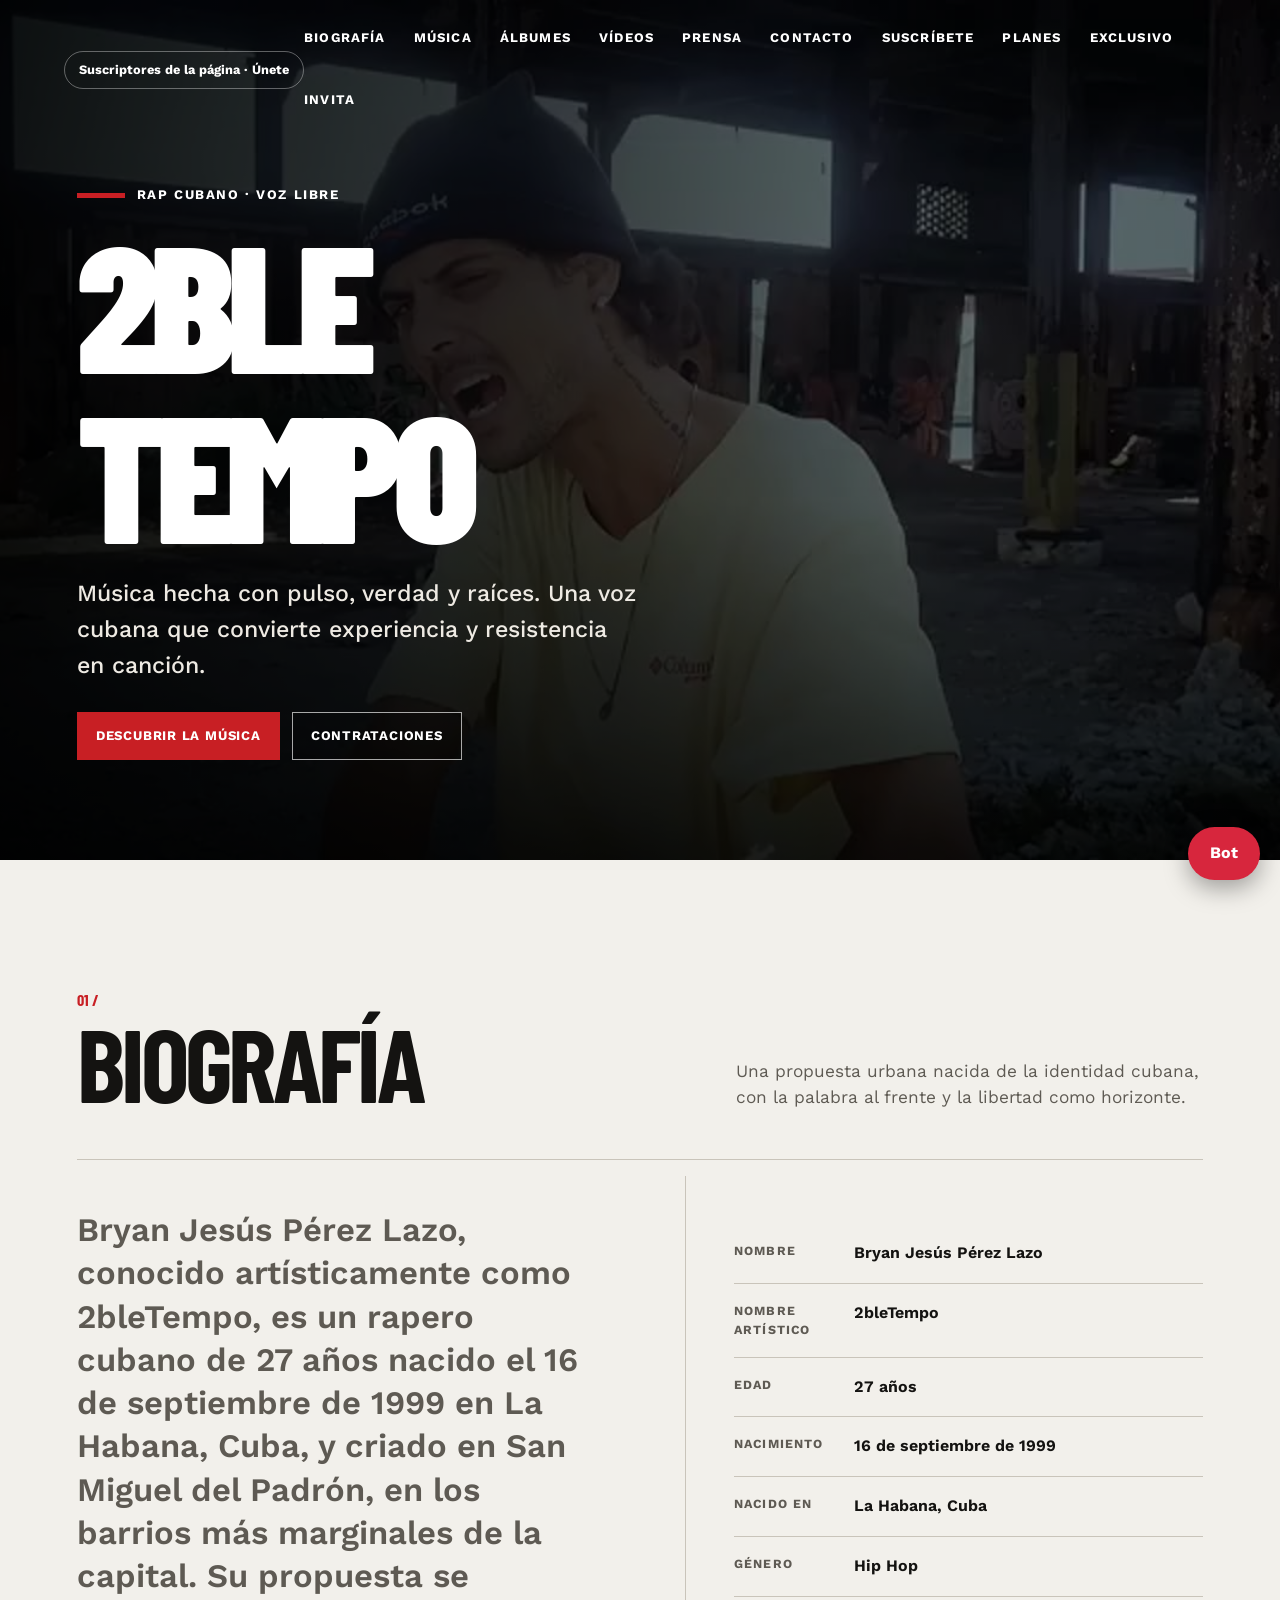
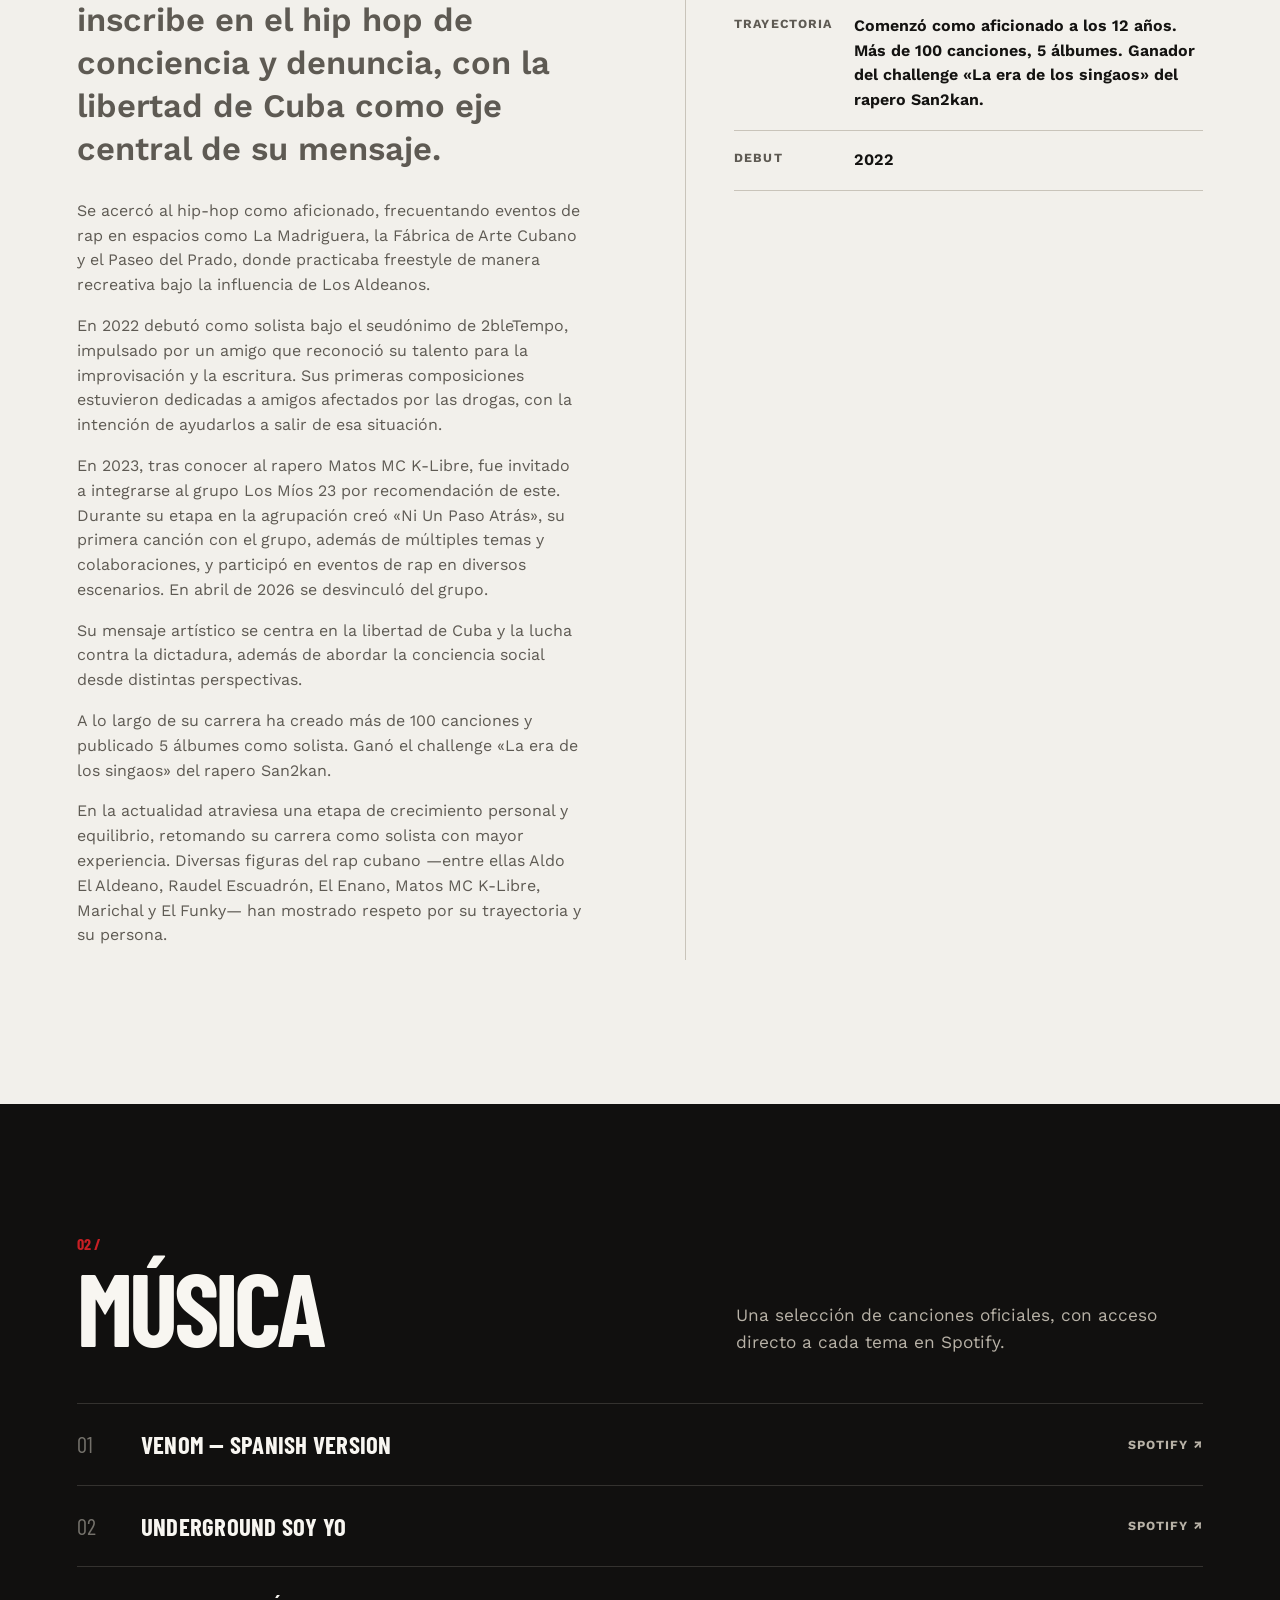
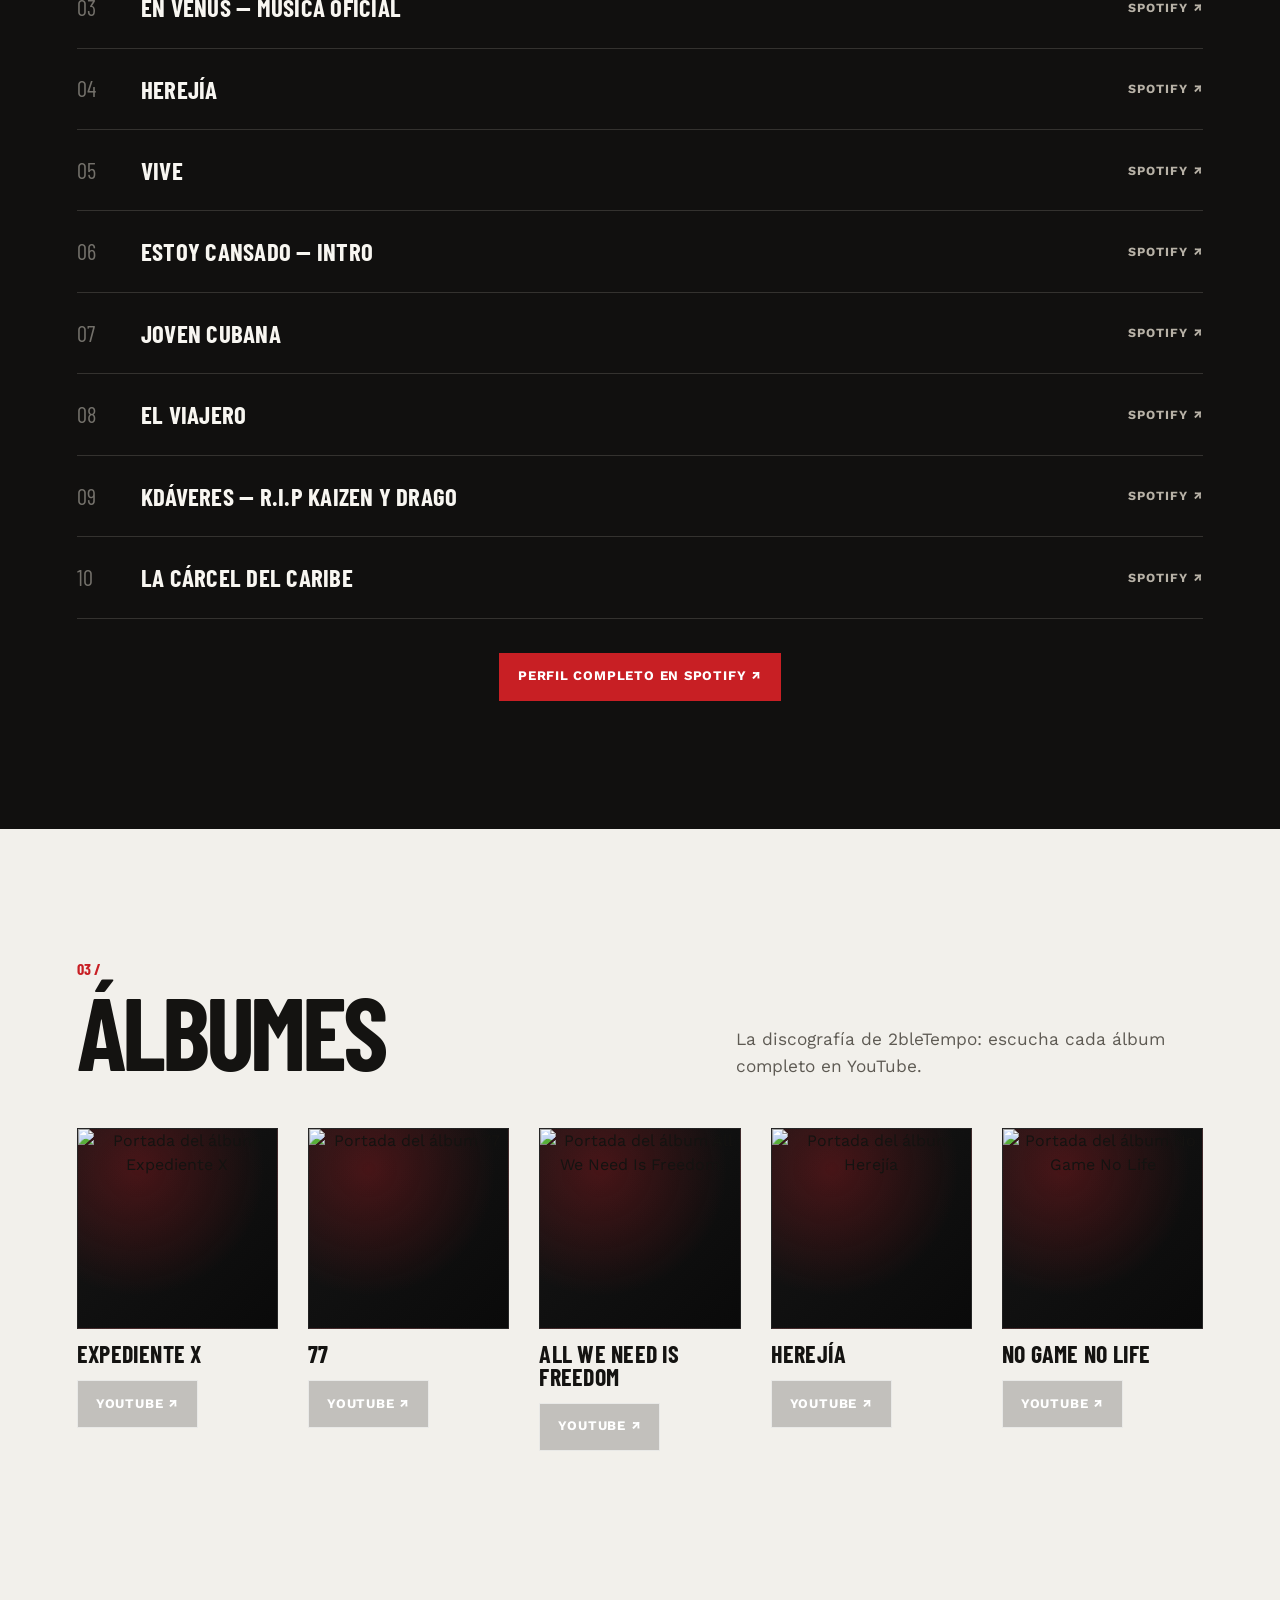
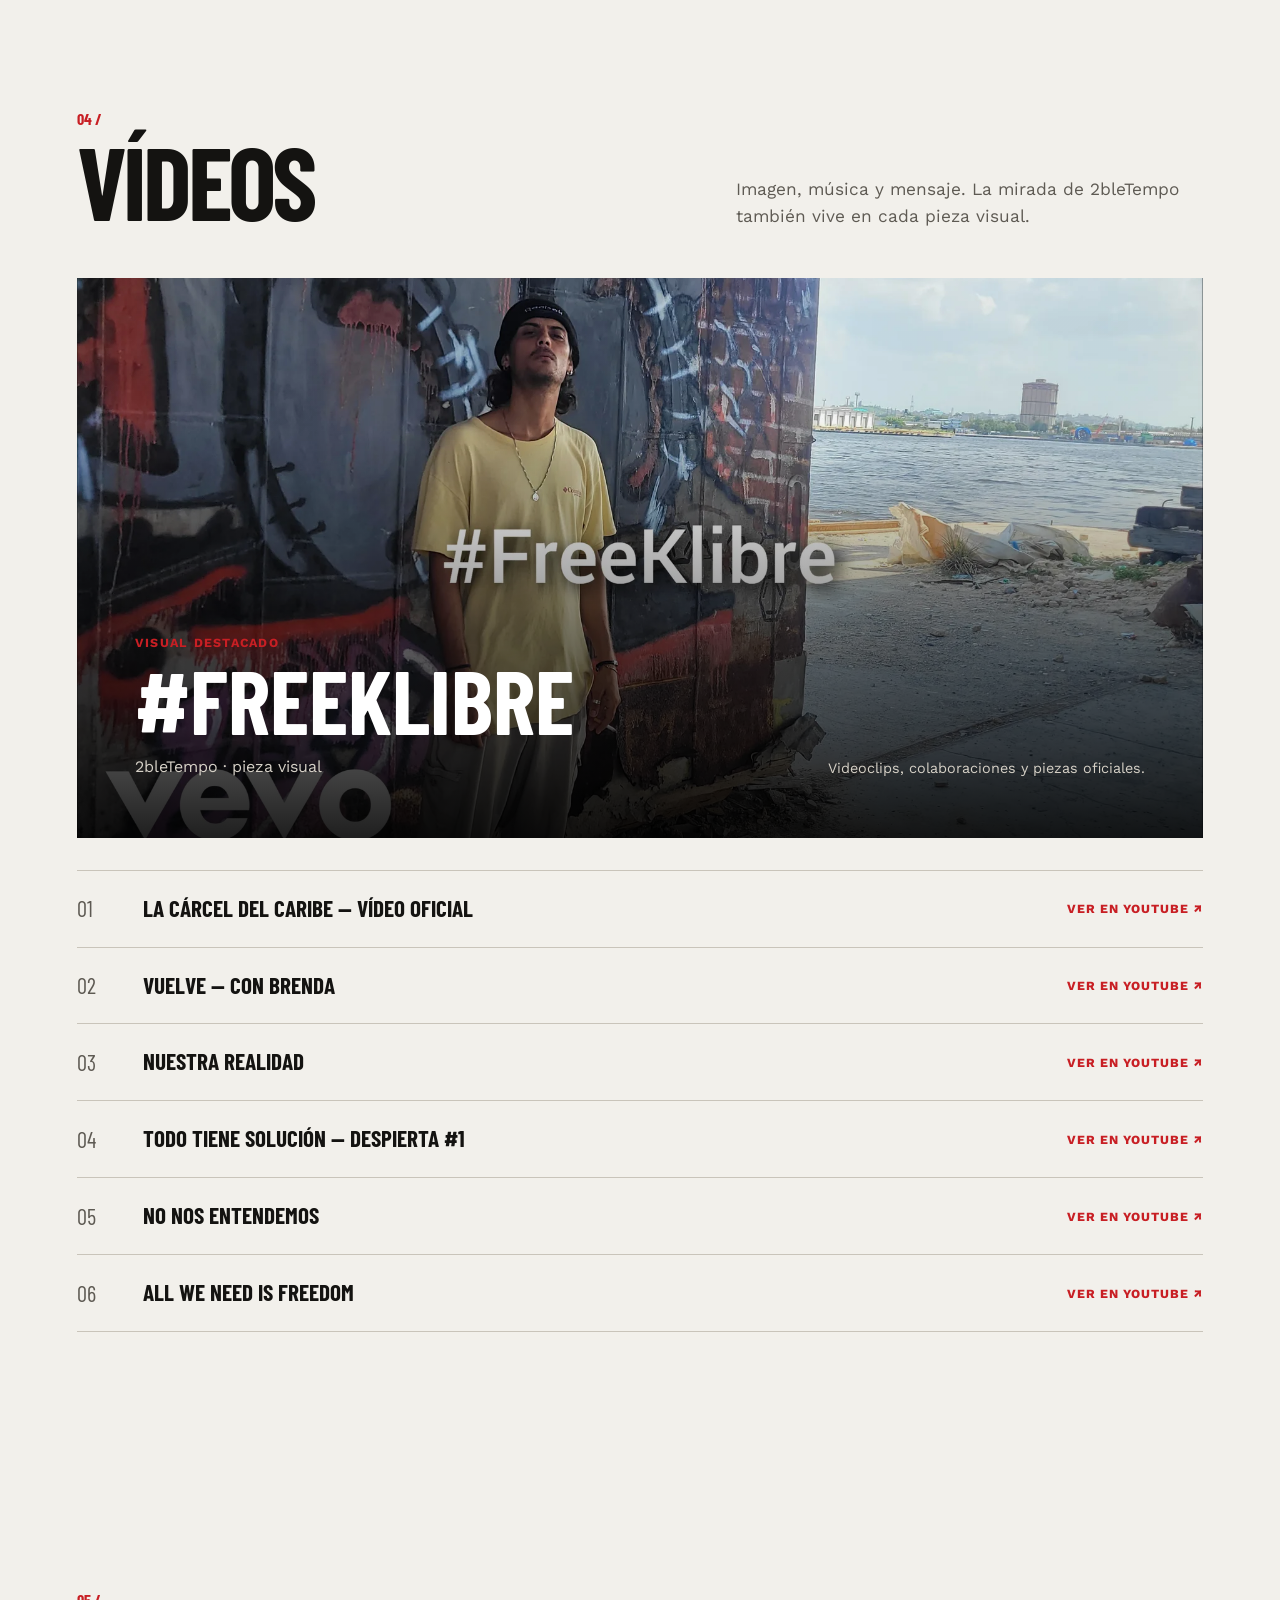
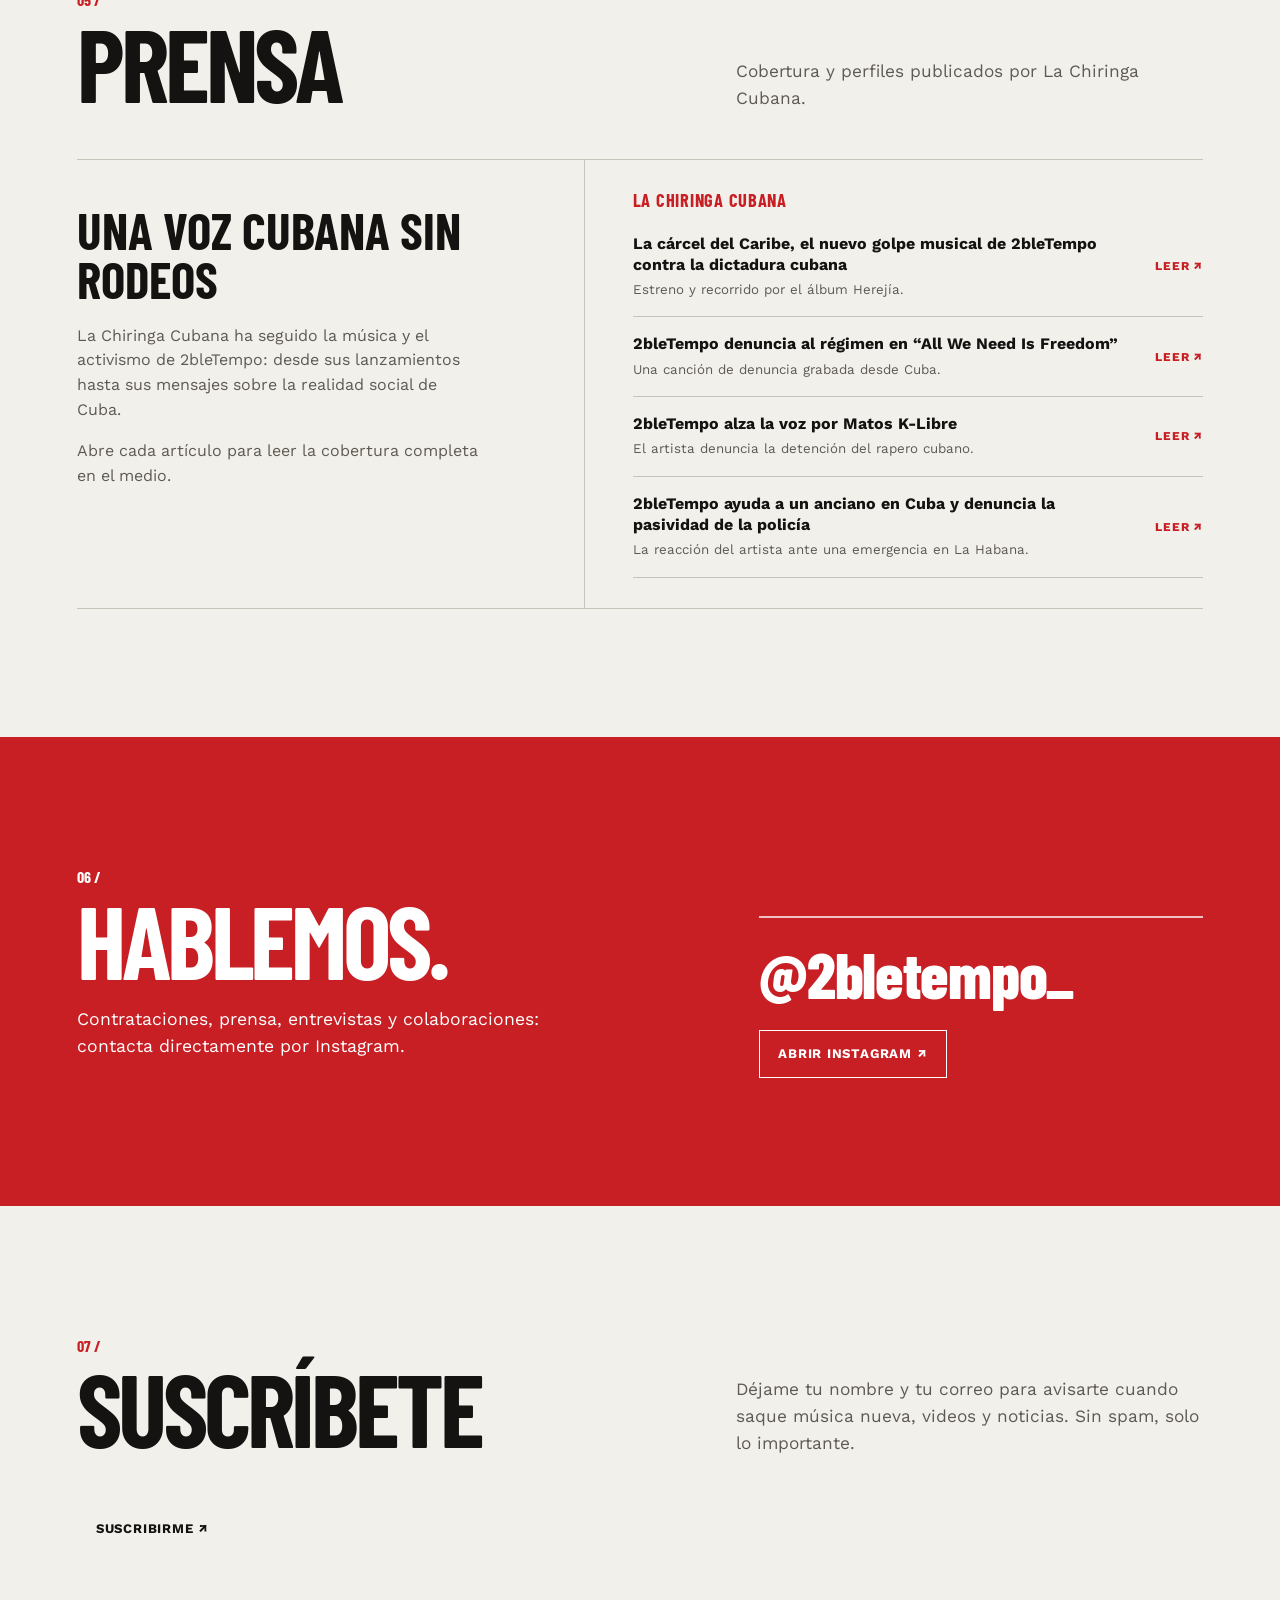
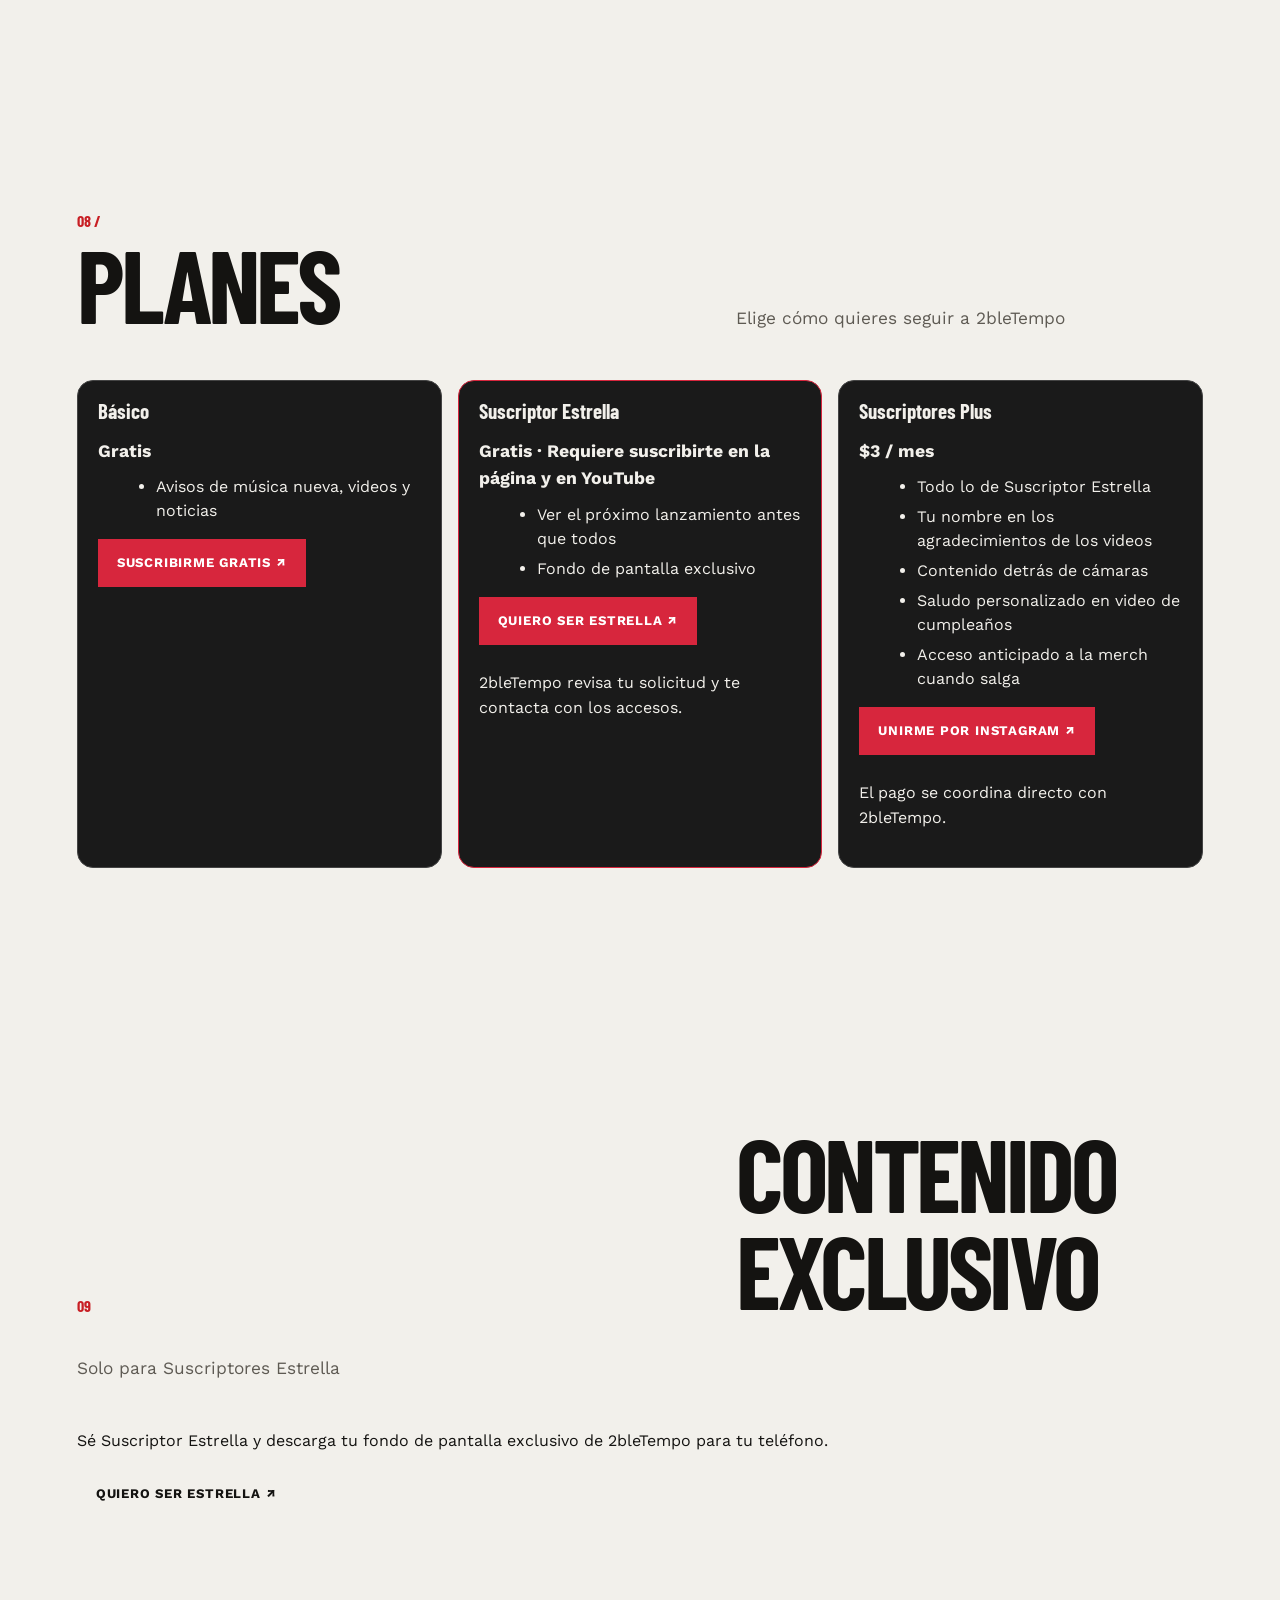
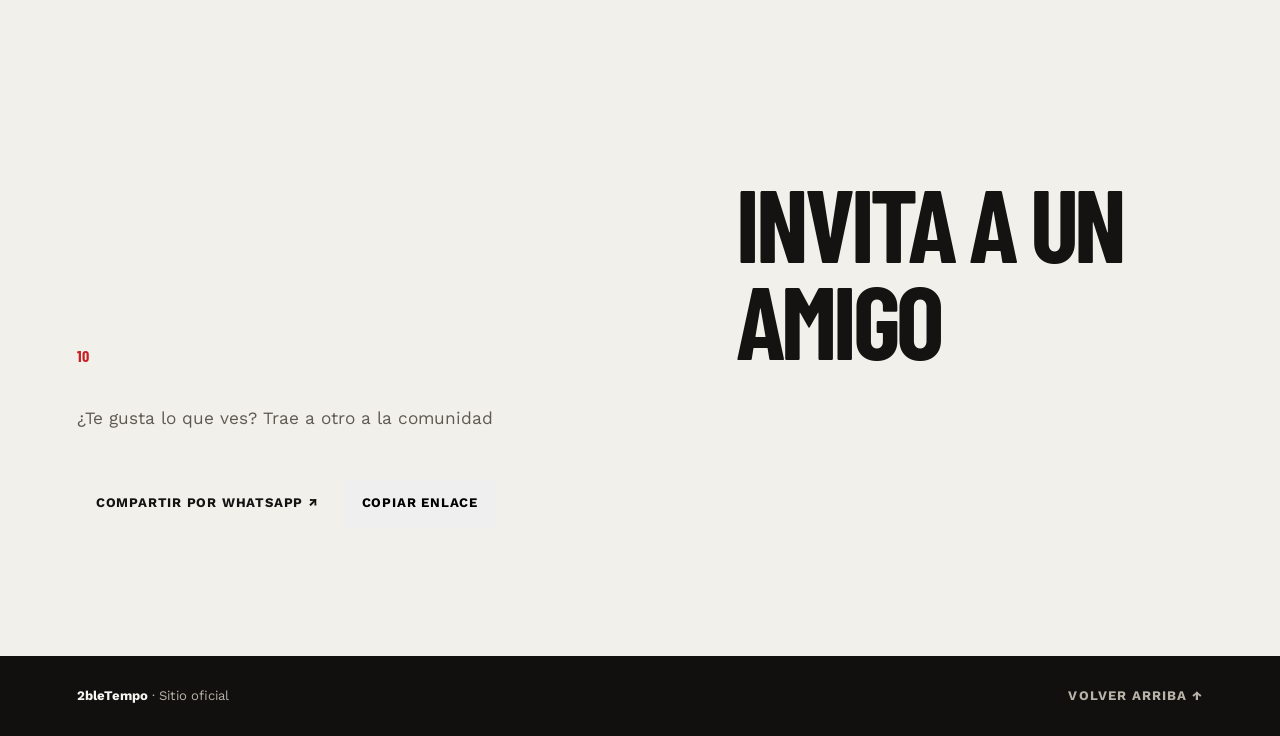
==== commit 145f953f: "Add files via upload" ====
--- a/index.html
+++ b/index.html
@@ -41,6 +41,7 @@
     ]
   }
   </script>
+
   <style>
     :root {
       color-scheme: light dark;
@@ -95,7 +96,7 @@
       padding: 22px clamp(20px, 5vw, 72px);
       color: #fff;
     }
-    .navlinks { display: flex; align-items: center; gap: 28px; }
+    .navlinks { display: flex; align-items: center; gap: 28px; flex-wrap: wrap; }
     .navlinks a {
       font-size: .82rem; font-weight: 700; text-decoration: none;
       text-transform: uppercase; letter-spacing: .09em;
@@ -272,7 +273,7 @@
     footer strong { color: var(--deep-ink); }
     .back { text-decoration: none; text-transform: uppercase; letter-spacing: .08em; font-weight: 700; }
     :focus-visible { outline: 3px solid #f7b32b; outline-offset: 4px; }
-    @media (max-width: 820px) {
+    @media (max-width: 1180px) {
       .topbar { position: absolute; }
       .menu-btn { display: inline-flex; }
       .navlinks {
@@ -360,13 +361,13 @@
     .quiz-result .button { margin-right: 8px; margin-bottom: 8px; display: inline-block; }
     /* Planes */
     .plans { display: grid; gap: 16px; grid-template-columns: repeat(auto-fit, minmax(240px, 1fr)); }
-    .plan-card { border: 1px solid #444; border-radius: 16px; padding: 20px; background: #1a1a1a; }
+    .plan-card { border: 1px solid #444; border-radius: 16px; padding: 20px; background: #1a1a1a; color: #f2f0eb; }
     .plan-card.featured { border-color: #d7263d; }
     .plan-card h3 { font-size: 1.3rem; margin-bottom: 6px; }
     .plan-price { font-size: 1.1rem; font-weight: 700; margin-bottom: 10px; }
     .plan-card ul { margin: 0 0 16px 18px; line-height: 1.5; }
     .plan-card li { margin-bottom: 6px; }
-    .plan-card .button { margin-bottom: 10px; }
+    .plan-card .button { margin-bottom: 10px; background: #d7263d; color: #fff; }
     /* Chat de la comunidad y banner en vivo */
     .live-banner { background: #d7263d; color: #fff; padding: 12px 16px; border-radius: 12px; margin-bottom: 20px; font-weight: 600; }
     .wall-msg { border: 1px solid #333; border-radius: 12px; padding: 12px 14px; margin-bottom: 10px; background: #1a1a1a; }
@@ -395,13 +396,13 @@
     .chat-gate .button { margin-top: 10px; }
   </style>
     <meta property="og:title" content="2bleTempo — Página oficial">
-    <meta property="og:description" content="Rap cubano · voz libre. Música, videos, comunidad y planes de suscripción.">
+    <meta property="og:description" content="Rap cubano · voz libre. Música, videos y planes de suscripción.">
     <meta property="og:type" content="website">
     <meta property="og:url" content="https://bryandoblete.github.io/">
     <meta property="og:image" content="https://bryandoblete.github.io/og-image.jpg">
     <meta name="twitter:card" content="summary_large_image">
     <meta name="twitter:title" content="2bleTempo — Página oficial">
-    <meta name="twitter:description" content="Rap cubano · voz libre. Música, videos, comunidad y planes de suscripción.">
+    <meta name="twitter:description" content="Rap cubano · voz libre. Música, videos y planes de suscripción.">
     <meta name="twitter:image" content="https://bryandoblete.github.io/og-image.jpg">
 </head>
 <body id="inicio">
@@ -414,22 +415,16 @@
     <nav class="navlinks" id="navlinks">
       <a href="#biografia">Biografía</a>
       <a href="#musica">Música</a>
+      <a href="#albumes">Álbumes</a>
       <a href="#videos">Vídeos</a>
       <a href="#prensa">Prensa</a>
       <a href="#contacto">Contacto</a>
-      <a href="#suscribete">Suscríbete</a><a href="#quiz">Quiz</a><a href="#encuesta">Encuesta</a><a href="#exclusivo">Exclusivo</a><a href="planes.html">Planes</a><a href="chat-comunidad.html">Chat</a><a href="#preguntas">Preguntas</a><a href="#fan-art">Fan art</a><a href="reels.html">Reels</a><a href="#diario">Diario</a><a href="#fan-del-mes">Fan del mes</a><a href="#invita">Invita</a>
+      <a href="#suscribete">Suscríbete</a>
+      <a href="#planes">Planes</a>
+      <a href="#exclusivo">Exclusivo</a>
+      <a href="#invita">Invita</a>
     </nav>
-    <div class="header-icons">
-      <a class="icon-btn" href="chat-comunidad.html" aria-label="Ir al chat de la comunidad" title="Chat de la comunidad">
-        <svg width="20" height="20" viewBox="0 0 24 24" fill="none" aria-hidden="true"><path d="M21 11.5a8.38 8.38 0 0 1-.9 3.8 8.5 8.5 0 0 1-7.6 4.7 8.38 8.38 0 0 1-3.8-.9L3 21l1.9-5.7a8.38 8.38 0 0 1-.9-3.8 8.5 8.5 0 0 1 4.7-7.6 8.38 8.38 0 0 1 3.8-.9h.5a8.48 8.48 0 0 1 8 8v.5z" stroke="currentColor" stroke-width="2"/></svg>
-      </a>
-      <a class="icon-btn" href="reels.html" aria-label="Ver los Reels" title="Reels">
-        <svg width="20" height="20" viewBox="0 0 24 24" fill="none" aria-hidden="true"><rect x="3" y="3" width="18" height="18" rx="5" stroke="currentColor" stroke-width="2"/><path d="M10 9l5 3-5 3V9z" fill="currentColor"/></svg>
-      </a>
-      <a class="icon-btn" href="planes.html" aria-label="Ver los planes" title="Planes">
-        <svg width="20" height="20" viewBox="0 0 24 24" fill="none" aria-hidden="true"><path d="M12 2l3.09 6.26L22 9.27l-5 4.87 1.18 6.88L12 17.77l-6.18 3.25L7 14.14 2 9.27l6.91-1.01L12 2z" stroke="currentColor" stroke-width="2"/></svg>
-      </a>
-    </div>
+
   </header>
 
   <main id="contenido">
@@ -611,91 +606,61 @@
       <p id="contadorComunidad" class="contador" style="display:none"></p>
       <a class="button" href="https://docs.google.com/forms/d/e/1FAIpQLSdfW4RQNUCQtbn-ze7rNvk7VexczHTkZtYkKsVtK3mF70a5kA/viewform" target="_blank" rel="noopener noreferrer">Suscribirme ↗</a>
     </section>
-    <!-- Quiz -->
-    <section class="section" id="quiz">
+    <section class="section" id="planes" aria-labelledby="planes-title">
       <div class="section-head">
-        <span class="section-num">08</span>
-        <h2>Quiz</h2>
-        <p>¿Qué tema de 2bleTempo eres?</p>
-      </div>
-      <div id="quizBox">
-        <p id="quizQ" class="quiz-q"></p>
-        <div id="quizOpts" class="quiz-opts"></div>
-        <div id="quizResult" class="quiz-result" style="display:none"></div>
-      </div>
-    </section>
-
-    <!-- Encuesta del mes -->
-    <section class="section" id="encuesta">
-      <div class="section-head">
-        <span class="section-num">09</span>
-        <h2>Encuesta del mes</h2>
-        <p>¿Cuál álbum es tu favorito?</p>
-      </div>
-      <p>Expediente X · 77 · All We Need Is Freedom · Herejía · No Game No Life</p>
-      <p>Vota por tu álbum favorito de 2bleTempo. Los resultados se publican a fin de mes en Instagram.</p>
-      <a class="button" href="https://docs.google.com/forms/d/e/1FAIpQLSe4XHbm8abbnlzFvAkGDWUmXohEsMCXmyExwjN2jOGV1hhp9w/viewform" target="_blank" rel="noopener">Votar ↗</a>
-      <a class="button" href="https://docs.google.com/forms/d/e/1FAIpQLSdJfKS9NZoFVu1AootCS4j99IKL7LIGuJ3Uww3vFn80-jqhig/viewform" target="_blank" rel="noopener">¿Eres Estrella? Propón una encuesta ↗</a>
+        <div><span class="section-num">08 /</span><h2 id="planes-title">Planes</h2></div>
+        <p>Elige cómo quieres seguir a 2bleTempo</p>
+      </div>
+      <div class="plans">
+        <div class="plan-card">
+          <h3>Básico</h3>
+          <p class="plan-price">Gratis</p>
+          <ul>
+            <li>Avisos de música nueva, videos y noticias</li>
+          </ul>
+          <a class="button" href="https://docs.google.com/forms/d/e/1FAIpQLSdfW4RQNUCQtbn-ze7rNvk7VexczHTkZtYkKsVtK3mF70a5kA/viewform" target="_blank" rel="noopener noreferrer">Suscribirme gratis ↗</a>
+        </div>
+        <div class="plan-card featured">
+          <h3>Suscriptor Estrella</h3>
+          <p class="plan-price">Gratis · Requiere suscribirte en la página y en YouTube</p>
+          <ul>
+            <li>Ver el próximo lanzamiento antes que todos</li>
+            <li>Fondo de pantalla exclusivo</li>
+          </ul>
+          <a class="button" href="https://docs.google.com/forms/d/e/1FAIpQLSddWNC6G31T-e-v-6G-fXNrzMb7pxDeVo0I0wedpHZ9lv1e5Q/viewform" target="_blank" rel="noopener noreferrer">Quiero ser Estrella ↗</a>
+          <p>2bleTempo revisa tu solicitud y te contacta con los accesos.</p>
+        </div>
+        <div class="plan-card">
+          <h3>Suscriptores Plus</h3>
+          <p class="plan-price">$3 / mes</p>
+          <ul>
+            <li>Todo lo de Suscriptor Estrella</li>
+            <li>Tu nombre en los agradecimientos de los videos</li>
+            <li>Contenido detrás de cámaras</li>
+            <li>Saludo personalizado en video de cumpleaños</li>
+            <li>Acceso anticipado a la merch cuando salga</li>
+          </ul>
+          <a class="button" href="https://www.instagram.com/2bletempo_/" target="_blank" rel="noopener noreferrer">Unirme por Instagram ↗</a>
+          <p>El pago se coordina directo con 2bleTempo.</p>
+        </div>
+      </div>
     </section>
 
     <!-- Contenido exclusivo -->
     <section class="section" id="exclusivo">
       <div class="section-head">
-        <span class="section-num">10</span>
+        <span class="section-num">09</span>
         <h2>Contenido exclusivo</h2>
-        <p>Solo para suscriptores</p>
-      </div>
-      <p>Suscríbete y descarga tu fondo de pantalla exclusivo de 2bleTempo para tu teléfono.</p>
-      <a class="button" href="https://docs.google.com/forms/d/e/1FAIpQLSdfW4RQNUCQtbn-ze7rNvk7VexczHTkZtYkKsVtK3mF70a5kA/viewform" target="_blank" rel="noopener">Suscribirme y descargar ↗</a>
-    </section>
-    <!-- Planes -->
-    
-    <!-- Chat de la comunidad -->
-        <!-- Preguntas y respuestas -->
-    <section class="section" id="preguntas">
-      <div class="section-head">
-        <span class="section-num">11</span>
-        <h2>Preguntas y respuestas</h2>
-        <p>Pregúntale lo que quieras a 2bleTempo. Él responde las mejores preguntas aquí.</p>
-      </div>
-      <a class="button" href="https://docs.google.com/forms/d/e/1OydX-SwqaSTbYweLHMk0A0ikzC24EsdwTGOx4RmAzso/viewform" target="_blank" rel="noopener">Hacer una pregunta ↗</a>
-      <div id="preguntasLista" class="plans" style="margin-top:24px"></div>
-    </section>
-    <!-- Fan art -->
-    <section class="section" id="fan-art">
-      <div class="section-head">
-        <span class="section-num">12</span>
-        <h2>Fan art</h2>
-        <p>Arte de los fans para 2bleTempo: dibujos, retratos y diseños. Todo lo que se publica lo aprueba él.</p>
-      </div>
-      <a class="button" href="https://docs.google.com/forms/d/e/13cbdZJg6h-KM6-GSE7LzMlsX3GyVLyWT_eryBtyfZlQ/viewform" target="_blank" rel="noopener">Mandar mi arte ↗</a>
-      <div id="fanArtGaleria" class="plans" style="margin-top:24px"></div>
-    </section>
-    <!-- Reels -->
-        <!-- Diario en vivo -->
-    <section class="section" id="diario">
-      <div class="section-head">
-        <span class="section-num">13</span>
-        <h2>Diario</h2>
-        <p>Lo que va pasando en el camino de 2bleTempo</p>
-      </div>
-      <div id="diarioEntradas"><p>Próximamente: el diario de 2bleTempo.</p></div>
-    </section>
-
-    <!-- Fan del mes -->
-    <section class="section" id="fan-del-mes">
-      <div class="section-head">
-        <span class="section-num">14</span>
-        <h2>Fan del mes</h2>
-        <p>El miembro más activo de la comunidad</p>
-      </div>
-      <div id="fanCard"><p>El primer Fan del Mes será elegido pronto.</p></div>
+        <p>Solo para Suscriptores Estrella</p>
+      </div>
+      <p>Sé Suscriptor Estrella y descarga tu fondo de pantalla exclusivo de 2bleTempo para tu teléfono.</p>
+      <a class="button" href="https://docs.google.com/forms/d/e/1FAIpQLSddWNC6G31T-e-v-6G-fXNrzMb7pxDeVo0I0wedpHZ9lv1e5Q/viewform" target="_blank" rel="noopener">Quiero ser Estrella ↗</a>
     </section>
 
     <!-- Invita a un amigo -->
     <section class="section" id="invita">
       <div class="section-head">
-        <span class="section-num">15</span>
+        <span class="section-num">10</span>
         <h2>Invita a un amigo</h2>
         <p>¿Te gusta lo que ves? Trae a otro a la comunidad</p>
       </div>
@@ -757,162 +722,8 @@
       });
     }());
   </script>
-  <!-- Chatbot 2bleTempo -->
-  <button class="chat-fab" id="chatFab" type="button" aria-label="Abrir bot">Bot</button>
-  <div class="chat-panel" id="chatPanel" role="dialog" aria-label="Chat con el asistente de 2bleTempo">
-    <div class="chat-head">Bot de 2bleTempo<small>Pregúntame sobre su música, redes y más</small></div>
-    <div class="chat-msgs" id="chatMsgs"></div>
-    <div class="chat-chips" id="chatChips"></div>
-    <form class="chat-form" id="chatForm">
-      <input id="chatInput" type="text" placeholder="Escribe tu pregunta…" autocomplete="off">
-      <button type="submit">Enviar</button>
-    </form>
-  </div>
-
-  <script>
-    (function () {
-      var fab = document.getElementById('chatFab');
-      var panel = document.getElementById('chatPanel');
-      var msgs = document.getElementById('chatMsgs');
-      var chipsBox = document.getElementById('chatChips');
-      var form = document.getElementById('chatForm');
-      var input = document.getElementById('chatInput');
-
-      var KB = [
-        { keys: ['hola', 'buenas', 'que tal', 'qué tal', 'saludos'], a: '¡Hola! Pregúntame sobre 2bleTempo: su música, sus álbumes, sus redes o cómo contactarlo.' },
-        { keys: ['quien', 'quién', 'biografia', 'biografía', 'nombre', 'edad', 'nacio', 'nació', 'donde es', 'de donde', 'artista'], a: '2bleTempo es Bryan Jesús Pérez Lazo, rapero cubano de San Miguel del Padrón, La Habana. Nació el 16 de septiembre de 1999. Hace hip hop de conciencia y denuncia. Solista desde 2022, con más de 100 canciones y 5 álbumes.' },
-        { keys: ['album', 'álbum', 'discos', 'disco'], a: 'Sus 5 álbumes son: Expediente X, 77, All We Need Is Freedom, Herejía y No Game No Life. Los encuentras en la sección Álbumes de esta página.' },
-        { keys: ['escuchar', 'musica', 'música', 'cancion', 'canción', 'canciones', 'tema', 'spotify', 'donde escucho'], a: 'Escucha a 2bleTempo en Spotify buscando "2bleTempo", o en la sección Música de esta página. Su tema más reciente es FIN DEL CICLO.' },
-        { keys: ['fin del ciclo', 'fin de ciclo', 'peor enemigo', 'nuevo tema', 'ultimo', 'último', 'reciente'], a: 'FIN DEL CICLO es su tema sobre cerrar ciclos y enfrentar a tu peor enemigo: tu propia mente. Pronto estará en Spotify y YouTube.' },
-        { keys: ['video', 'videos', 'youtube', 'clip'], a: 'Sus videos están en YouTube y en su Instagram @2bletempo_. En esta página, la sección Vídeos tiene una selección.' },
-        { keys: ['instagram', 'redes', 'red social', 'tiktok', 'facebook', 'seguir'], a: 'Sígalo en Instagram como @2bletempo_. En Spotify y YouTube búsquelo como 2bleTempo.' },
-        { keys: ['contacto', 'contratar', 'contratacion', 'contratación', 'prensa', 'entrevista', 'colaboracion', 'colaboración', 'hablar'], a: 'Contrataciones, prensa, entrevistas y colaboraciones por Instagram @2bletempo_.' },
-        { keys: ['mios 23', 'los mios', 'grupo', 'colectivo'], a: 'Fue integrante del colectivo Los Míos 23 entre 2023 y abril de 2026. Ahora sigue su carrera como solista.' },
-        { keys: ['freeklibre', 'free klibre', 'k-libre', 'klibre', 'matos', 'cuba libre', 'libertad'], a: '#FreeKlibre es su movimiento por la libertad de Cuba y por la libertad del rapero Matos MC K-Libre.' },
-        { keys: ['suscribir', 'suscripcion', 'suscripción', 'correo', 'email', 'aviso', 'avisame', 'avísame'], a: 'Puedes suscribirte en la sección Suscríbete de esta página y te avisamos cuando saque música nueva.' }
-      ];
-      var FALLBACK = 'No tengo eso en mi información. Para eso escríbele directo por Instagram @2bletempo_ y te responde el equipo.';
-      var CHIPS = ['¿Quién es 2bleTempo?', '¿Dónde escucho su música?', 'Álbumes', 'Redes', 'Contacto'];
-
-      function norm(s) {
-        return s.toLowerCase().normalize('NFD').replace(/[\u0300-\u036f]/g, '').replace(/[^a-z0-9ñ ]/g, ' ');
-      }
-      function answer(q) {
-        var nq = norm(q);
-        for (var i = 0; i < KB.length; i++) {
-          for (var j = 0; j < KB[i].keys.length; j++) {
-            if (nq.indexOf(KB[i].keys[j]) !== -1) return KB[i].a;
-          }
-        }
-        return FALLBACK;
-      }
-      function addMsg(text, who) {
-        var div = document.createElement('div');
-        div.className = 'chat-msg ' + who;
-        div.textContent = text;
-        msgs.appendChild(div);
-        msgs.scrollTop = msgs.scrollHeight;
-      }
-      function ask(q) {
-        if (!q) return;
-        addMsg(q, 'user');
-        setTimeout(function () { addMsg(answer(q), 'bot'); }, 350);
-      }
-      CHIPS.forEach(function (c) {
-        var b = document.createElement('button');
-        b.type = 'button';
-        b.className = 'chat-chip';
-        b.textContent = c;
-        b.addEventListener('click', function () { ask(c); });
-        chipsBox.appendChild(b);
-      });
-      addMsg('¡Hola! Soy el Bot de 2bleTempo. Pregúntame lo que quieras sobre él.', 'bot');
-
-      fab.addEventListener('click', function () {
-        panel.classList.toggle('open');
-      });
-      form.addEventListener('submit', function (e) {
-        e.preventDefault();
-        var q = input.value.trim();
-        input.value = '';
-        ask(q);
-      });
-    }());
-  </script>
-  <script>
-    (function () {
-      var box = document.getElementById('quizBox');
-      if (!box) return;
-      var qEl = document.getElementById('quizQ');
-      var optsEl = document.getElementById('quizOpts');
-      var resEl = document.getElementById('quizResult');
-      var QUESTIONS = [
-        { q: '¿Cómo amaneciste hoy?', opts: [
-          { t: 'Con ganas de pelear', r: 'niunano' },
-          { t: 'Buscando mi lugar', r: 'donde' },
-          { t: 'Necesitando paz', r: 'sanar' },
-          { t: 'Cerrando un capítulo', r: 'fin' }
-        ]},
-        { q: '¿Qué te saca de quicio?', opts: [
-          { t: 'La injusticia', r: 'niunano' },
-          { t: 'Sentirme fuera de lugar', r: 'donde' },
-          { t: 'La falsedad', r: 'sanar' },
-          { t: 'La gente que no cambia', r: 'fin' }
-        ]},
-        { q: '¿Qué buscas ahora mismo?', opts: [
-          { t: 'Un cambio ya', r: 'niunano' },
-          { t: 'Mi sitio', r: 'donde' },
-          { t: 'Calma', r: 'sanar' },
-          { t: 'Un nuevo comienzo', r: 'fin' }
-        ]},
-        { q: 'Elige una frase:', opts: [
-          { t: '«Ni un año más»', r: 'niunano' },
-          { t: '«Donde se siente bien»', r: 'donde' },
-          { t: '«Para sanar el alma»', r: 'sanar' },
-          { t: '«Fin del ciclo»', r: 'fin' }
-        ]}
-      ];
-      var RESULTS = {
-        niunano: { title: 'Ni Un Año Más', desc: 'Estás cansado de aguantar y listo para decir basta. Este tema es tu himno.' },
-        donde: { title: 'Dónde Se Siente Bien', desc: 'Buscas tu lugar, tu gente, tu paz. Este tema es donde se siente bien.' },
-        sanar: { title: 'Para Sanar el Alma', desc: 'Necesitas respirar y sanar. Este tema es para ti.' },
-        fin: { title: 'FIN DEL CICLO', desc: 'Estás cerrando un capítulo y mirando pa’lante. Este es tu tema.' }
-      };
-      var idx = 0, scores = { niunano: 0, donde: 0, sanar: 0, fin: 0 };
-      function render() {
-        if (idx >= QUESTIONS.length) return showResult();
-        var cur = QUESTIONS[idx];
-        qEl.textContent = (idx + 1) + '. ' + cur.q;
-        optsEl.innerHTML = '';
-        cur.opts.forEach(function (o) {
-          var b = document.createElement('button');
-          b.type = 'button';
-          b.className = 'quiz-opt';
-          b.textContent = o.t;
-          b.addEventListener('click', function () { scores[o.r]++; idx++; render(); });
-          optsEl.appendChild(b);
-        });
-      }
-      function showResult() {
-        var best = 'niunano', max = -1;
-        ['niunano', 'donde', 'sanar', 'fin'].forEach(function (k) { if (scores[k] > max) { max = scores[k]; best = k; } });
-        var r = RESULTS[best];
-        qEl.textContent = 'Tu tema es:';
-        optsEl.innerHTML = '';
-        resEl.style.display = 'block';
-        resEl.innerHTML = '<h3>' + r.title + '</h3><p>' + r.desc + '</p>' +
-          '<a class="button" href="https://open.spotify.com/artist/4cjcYVqhnZ2saSkzjSFKfX" target="_blank" rel="noopener">Escuchar en Spotify ↗</a>' +
-          '<a class="button" href="https://docs.google.com/forms/d/e/1FAIpQLSdfW4RQNUCQtbn-ze7rNvk7VexczHTkZtYkKsVtK3mF70a5kA/viewform" target="_blank" rel="noopener">Suscribirme ↗</a>' +
-          '<p style="margin-top:14px"><button type="button" class="quiz-opt" id="quizAgain">Hacer el quiz de nuevo</button></p>';
-        document.getElementById('quizAgain').addEventListener('click', function () {
-          idx = 0; scores = { niunano: 0, donde: 0, sanar: 0, fin: 0 };
-          resEl.style.display = 'none'; resEl.innerHTML = '';
-          render();
-        });
-      }
-      render();
-    }());
-  </script>
+
+
   <script>
     (function () {
       var SHEET_ID = '1Hr4TbziIRu3IYuEMZLoTWR9ChluGPPPJMF6CICi-Ctg'; // Hoja "Contenido en vivo - 2bleTempo"
@@ -949,30 +760,6 @@
             break;
           }
         }
-      });
-      fetchSheet('Muro', function (rows) {
-        var box = document.getElementById('wallMsgs');
-        if (!box) return;
-        var frag = document.createDocumentFragment();
-        var count = 0;
-        for (var i = 1; i < rows.length; i++) {
-          var nombre = (rows[i][0] || '').trim();
-          var msg = (rows[i][1] || '').trim();
-          var mostrar = (rows[i][2] || '').trim().toLowerCase();
-          if (nombre && msg && (mostrar === 'si' || mostrar === 'sí' || mostrar === 'yes' || mostrar === 'true')) {
-            var div = document.createElement('div');
-            div.className = 'wall-msg';
-            var strong = document.createElement('strong');
-            strong.textContent = nombre;
-            var span = document.createElement('span');
-            span.textContent = msg;
-            div.appendChild(strong);
-            div.appendChild(span);
-            frag.appendChild(div);
-            count++;
-          }
-        }
-        if (count > 0) { box.innerHTML = ''; box.appendChild(frag); }
       });
     }());
   </script>
@@ -1013,259 +800,6 @@
           }
         }
       });
-      // Diario en vivo (más reciente primero, máximo 5)
-      fetchSheet('Diario', function (rows) {
-        var box = document.getElementById('diarioEntradas');
-        if (!box) return;
-        var frag = document.createDocumentFragment();
-        var count = 0;
-        for (var i = rows.length - 1; i >= 1 && count < 5; i--) {
-          var fecha = (rows[i][0] || '').trim();
-          var entrada = (rows[i][1] || '').trim();
-          if (entrada) {
-            var div = document.createElement('div');
-            div.className = 'diario-entry';
-            if (fecha) {
-              var strong = document.createElement('strong');
-              strong.textContent = fecha;
-              div.appendChild(strong);
-            }
-            var span = document.createElement('span');
-            span.textContent = entrada;
-            div.appendChild(span);
-            frag.appendChild(div);
-            count++;
-          }
-        }
-        if (count > 0) { box.innerHTML = ''; box.appendChild(frag); }
-      });
-      // Fan del mes
-      fetchSheet('FanDelMes', function (rows) {
-        var box = document.getElementById('fanCard');
-        if (!box) return;
-        for (var i = 1; i < rows.length; i++) {
-          var nombre = (rows[i][0] || '').trim();
-          var msg = (rows[i][1] || '').trim();
-          if (nombre) {
-            box.innerHTML = '';
-            var card = document.createElement('div');
-            card.className = 'fan-card';
-            var h3 = document.createElement('h3');
-            h3.textContent = nombre;
-            card.appendChild(h3);
-            if (msg) {
-              var p = document.createElement('p');
-              p.textContent = msg;
-              card.appendChild(p);
-            }
-            box.appendChild(card);
-            break;
-          }
-        }
-      });
-      // Preguntas y respuestas
-      fetchSheet('Preguntas', function (rows) {
-        var box = document.getElementById('preguntasLista');
-        if (!box) return;
-        var frag = document.createDocumentFragment();
-        var count = 0;
-        for (var i = 1; i < rows.length; i++) {
-          var nombre = (rows[i][0] || '').trim();
-          var pregunta = (rows[i][1] || '').trim();
-          var respuesta = (rows[i][2] || '').trim();
-          var mostrar = (rows[i][3] || '').trim().toUpperCase();
-          if (mostrar === 'SI' && pregunta && respuesta) {
-            var card = document.createElement('div');
-            card.className = 'plan-card';
-            var q = document.createElement('p');
-            var qStrong = document.createElement('strong');
-            qStrong.textContent = pregunta;
-            q.appendChild(qStrong);
-            card.appendChild(q);
-            var a = document.createElement('p');
-            a.textContent = respuesta;
-            card.appendChild(a);
-            if (nombre) {
-              var small = document.createElement('p');
-              small.className = 'small';
-              small.textContent = 'Pregunta de ' + nombre;
-              card.appendChild(small);
-            }
-            frag.appendChild(card);
-            count++;
-          }
-        }
-        box.innerHTML = '';
-        if (count > 0) { box.appendChild(frag); }
-        else {
-          var vacio = document.createElement('p');
-          vacio.textContent = 'Aún no hay respuestas. ¡Sé el primero en preguntar!';
-          box.appendChild(vacio);
-        }
-      });
-      // Fan art
-      fetchSheet('FanArt', function (rows) {
-        var box = document.getElementById('fanArtGaleria');
-        if (!box) return;
-        var frag = document.createDocumentFragment();
-        var count = 0;
-        for (var i = 1; i < rows.length; i++) {
-          var nombre = (rows[i][0] || '').trim();
-          var imagen = (rows[i][1] || '').trim();
-          var mensaje = (rows[i][2] || '').trim();
-          var mostrar = (rows[i][3] || '').trim().toUpperCase();
-          if (mostrar === 'SI' && imagen) {
-            var m = imagen.match(/\/file\/d\/([^/]+)/);
-            if (m) imagen = 'https://drive.google.com/uc?export=view&id=' + m[1];
-            var card = document.createElement('div');
-            card.className = 'plan-card';
-            var img = document.createElement('img');
-            img.src = imagen;
-            img.alt = 'Fan art de ' + (nombre || 'un fan');
-            img.loading = 'lazy';
-            img.style.cssText = 'width:100%;border-radius:12px;margin-bottom:10px';
-            card.appendChild(img);
-            if (nombre) {
-              var h3 = document.createElement('h3');
-              h3.textContent = nombre;
-              card.appendChild(h3);
-            }
-            if (mensaje) {
-              var p = document.createElement('p');
-              p.textContent = mensaje;
-              card.appendChild(p);
-            }
-            frag.appendChild(card);
-            count++;
-          }
-        }
-        box.innerHTML = '';
-        if (count > 0) { box.appendChild(frag); }
-        else {
-          var vacio = document.createElement('p');
-          vacio.textContent = 'Aún no hay fan art publicado. ¡Sé el primero en mandar el tuyo!';
-          box.appendChild(vacio);
-        }
-      });
-      // Reels (YouTube Shorts, Drive, Instagram, MP4 directo)
-      fetchSheet('Reels', function (rows) {
-        var box = document.getElementById('reelsLista');
-        if (!box) return;
-        var frag = document.createDocumentFragment();
-        var count = 0;
-        var igPendientes = 0;
-        function youtubeId(url) {
-          var m = url.match(/(?:youtu\.be\/|youtube\.com\/(?:shorts\/|watch\?v=|embed\/))([A-Za-z0-9_-]{11})/);
-          return m ? m[1] : null;
-        }
-        function driveId(url) {
-          var m = url.match(/\/file\/d\/([^/]+)/);
-          return m ? m[1] : null;
-        }
-        for (var i = 1; i < rows.length; i++) {
-          var nombre = (rows[i][0] || '').trim();
-          var video = (rows[i][1] || '').trim();
-          var mensaje = (rows[i][2] || '').trim();
-          var mostrar = (rows[i][3] || '').trim().toUpperCase();
-          if (mostrar !== 'SI' || !video) continue;
-          var card = document.createElement('div');
-          card.className = 'reel-card';
-          var id = youtubeId(video);
-          var did = driveId(video);
-          if (id) {
-            var f = document.createElement('iframe');
-            f.src = 'https://www.youtube-nocookie.com/embed/' + id;
-            f.allow = 'accelerometer; autoplay; clipboard-write; encrypted-media; gyroscope; picture-in-picture';
-            f.allowFullscreen = true;
-            f.title = 'Reel de ' + (nombre || '2bleTempo');
-            card.appendChild(f);
-          } else if (did) {
-            var f2 = document.createElement('iframe');
-            f2.src = 'https://drive.google.com/file/d/' + did + '/preview';
-            f2.allow = 'autoplay';
-            f2.allowFullscreen = true;
-            f2.title = 'Reel de ' + (nombre || '2bleTempo');
-            card.appendChild(f2);
-          } else if (/instagram\.com\/(reel|reels|p)\//.test(video)) {
-            var bq = document.createElement('blockquote');
-            bq.className = 'instagram-media';
-            bq.setAttribute('data-instgrm-permalink', video.split('?')[0]);
-            bq.setAttribute('data-instgrm-version', '14');
-            card.appendChild(bq);
-            igPendientes++;
-          } else if (/\.mp4(\?|$)/.test(video)) {
-            var v = document.createElement('video');
-            v.src = video;
-            v.controls = true;
-            v.playsInline = true;
-            v.preload = 'metadata';
-            card.appendChild(v);
-          } else {
-            var no = document.createElement('p');
-            no.className = 'reel-meta';
-            no.textContent = 'No se pudo cargar este video.';
-            card.appendChild(no);
-          }
-          if (nombre || mensaje) {
-            var meta = document.createElement('div');
-            meta.className = 'reel-meta';
-            if (nombre) {
-              var hp = document.createElement('p');
-              var hs = document.createElement('strong');
-              hs.textContent = nombre;
-              hp.appendChild(hs);
-              meta.appendChild(hp);
-            }
-            if (mensaje) {
-              var mp = document.createElement('p');
-              mp.textContent = mensaje;
-              meta.appendChild(mp);
-            }
-            card.appendChild(meta);
-          }
-          frag.appendChild(card);
-          count++;
-        }
-        box.innerHTML = '';
-        if (count > 0) {
-          box.appendChild(frag);
-          if (igPendientes > 0) {
-            if (window.instgrm && window.instgrm.Embeds) { window.instgrm.Embeds.process(); }
-            else if (!document.getElementById('igEmbedJs')) {
-              var s = document.createElement('script');
-              s.id = 'igEmbedJs';
-              s.src = 'https://www.instagram.com/embed.js';
-              s.async = true;
-              document.body.appendChild(s);
-            }
-          }
-        } else {
-          var vacio = document.createElement('p');
-          vacio.textContent = 'Aún no hay Reels. ¡Sé el primero en mandar el tuyo!';
-          box.appendChild(vacio);
-        }
-      });
-      // Entrar al chat de la comunidad (miembros Estrella y Plus)
-      var entrarBtn = document.getElementById('entrarChat');
-      if (entrarBtn) {
-        entrarBtn.addEventListener('click', function () {
-          var gate = document.getElementById('chatGate');
-          if (gate) gate.style.display = 'none';
-          var writeBtn = document.getElementById('escribirChat');
-          if (writeBtn) writeBtn.style.display = 'inline-block';
-        });
-      }
-      // Copiar enlace
-      var copyBtn = document.getElementById('copiarEnlace');
-      if (copyBtn) {
-        copyBtn.addEventListener('click', function () {
-          var url = 'https://bryandoblete.github.io/';
-          function done() { copyBtn.textContent = '¡Enlace copiado!'; setTimeout(function () { copyBtn.textContent = 'Copiar enlace'; }, 2000); }
-          if (navigator.clipboard && navigator.clipboard.writeText) {
-            navigator.clipboard.writeText(url).then(done).catch(function () {});
-          }
-        });
-      }
     }());
   </script>
   <script>
@@ -1328,5 +862,102 @@
       setInterval(actualizar, 60000);
     }());
   </script>
+
+  <script>
+    (function () {
+      var copyBtn = document.getElementById('copiarEnlace');
+      if (copyBtn) {
+        copyBtn.addEventListener('click', function () {
+          var url = 'https://bryandoblete.github.io/';
+          function done() { copyBtn.textContent = '¡Enlace copiado!'; setTimeout(function () { copyBtn.textContent = 'Copiar enlace'; }, 2000); }
+          if (navigator.clipboard && navigator.clipboard.writeText) {
+            navigator.clipboard.writeText(url).then(done).catch(function () {});
+          }
+        });
+      }
+    }());
+  </script>
+  <!-- Chatbot 2bleTempo -->
+  <button class="chat-fab" id="chatFab" type="button" aria-label="Abrir bot">Bot</button>
+  <div class="chat-panel" id="chatPanel" role="dialog" aria-label="Chat con el asistente de 2bleTempo">
+    <div class="chat-head">Bot de 2bleTempo<small>Pregúntame sobre su música, redes y más</small></div>
+    <div class="chat-msgs" id="chatMsgs"></div>
+    <div class="chat-chips" id="chatChips"></div>
+    <form class="chat-form" id="chatForm">
+      <input id="chatInput" type="text" placeholder="Escribe tu pregunta…" autocomplete="off">
+      <button type="submit">Enviar</button>
+    </form>
+  </div>
+
+  <script>
+    (function () {
+      var fab = document.getElementById('chatFab');
+      var panel = document.getElementById('chatPanel');
+      var msgs = document.getElementById('chatMsgs');
+      var chipsBox = document.getElementById('chatChips');
+      var form = document.getElementById('chatForm');
+      var input = document.getElementById('chatInput');
+
+      var KB = [
+        { keys: ['hola', 'buenas', 'que tal', 'qué tal', 'saludos'], a: '¡Hola! Pregúntame sobre 2bleTempo: su música, sus álbumes, sus redes o cómo contactarlo.' },
+        { keys: ['quien', 'quién', 'biografia', 'biografía', 'nombre', 'edad', 'nacio', 'nació', 'donde es', 'de donde', 'artista'], a: '2bleTempo es Bryan Jesús Pérez Lazo, rapero cubano de San Miguel del Padrón, La Habana. Nació el 16 de septiembre de 1999. Hace hip hop de conciencia y denuncia. Solista desde 2022, con más de 100 canciones y 5 álbumes.' },
+        { keys: ['album', 'álbum', 'discos', 'disco'], a: 'Sus 5 álbumes son: Expediente X, 77, All We Need Is Freedom, Herejía y No Game No Life. Los encuentras en la sección Álbumes de esta página.' },
+        { keys: ['escuchar', 'musica', 'música', 'cancion', 'canción', 'canciones', 'tema', 'spotify', 'donde escucho'], a: 'Escucha a 2bleTempo en Spotify buscando "2bleTempo", o en la sección Música de esta página. Su tema más reciente es FIN DEL CICLO.' },
+        { keys: ['fin del ciclo', 'fin de ciclo', 'peor enemigo', 'nuevo tema', 'ultimo', 'último', 'reciente'], a: 'FIN DEL CICLO es su tema sobre cerrar ciclos y enfrentar a tu peor enemigo: tu propia mente. Pronto estará en Spotify y YouTube.' },
+        { keys: ['video', 'videos', 'youtube', 'clip'], a: 'Sus videos están en YouTube y en su Instagram @2bletempo_. En esta página, la sección Vídeos tiene una selección.' },
+        { keys: ['instagram', 'redes', 'red social', 'tiktok', 'facebook', 'seguir'], a: 'Sígalo en Instagram como @2bletempo_. En Spotify y YouTube búsquelo como 2bleTempo.' },
+        { keys: ['contacto', 'contratar', 'contratacion', 'contratación', 'prensa', 'entrevista', 'colaboracion', 'colaboración', 'hablar'], a: 'Contrataciones, prensa, entrevistas y colaboraciones por Instagram @2bletempo_.' },
+        { keys: ['mios 23', 'los mios', 'grupo', 'colectivo'], a: 'Fue integrante del colectivo Los Míos 23 entre 2023 y abril de 2026. Ahora sigue su carrera como solista.' },
+        { keys: ['freeklibre', 'free klibre', 'k-libre', 'klibre', 'matos', 'cuba libre', 'libertad'], a: '#FreeKlibre es su movimiento por la libertad de Cuba y por la libertad del rapero Matos MC K-Libre.' },
+        { keys: ['suscribir', 'suscripcion', 'suscripción', 'correo', 'email', 'aviso', 'avisame', 'avísame'], a: 'Puedes suscribirte en la sección Suscríbete de esta página y te avisamos cuando saque música nueva.' }
+      ];
+      var FALLBACK = 'No tengo eso en mi información. Para eso escríbele directo por Instagram @2bletempo_ y te responde el equipo.';
+      var CHIPS = ['¿Quién es 2bleTempo?', '¿Dónde escucho su música?', 'Álbumes', 'Redes', 'Contacto'];
+
+      function norm(s) {
+        return s.toLowerCase().normalize('NFD').replace(/[\u0300-\u036f]/g, '').replace(/[^a-z0-9ñ ]/g, ' ');
+      }
+      function answer(q) {
+        var nq = norm(q);
+        for (var i = 0; i < KB.length; i++) {
+          for (var j = 0; j < KB[i].keys.length; j++) {
+            if (nq.indexOf(KB[i].keys[j]) !== -1) return KB[i].a;
+          }
+        }
+        return FALLBACK;
+      }
+      function addMsg(text, who) {
+        var div = document.createElement('div');
+        div.className = 'chat-msg ' + who;
+        div.textContent = text;
+        msgs.appendChild(div);
+        msgs.scrollTop = msgs.scrollHeight;
+      }
+      function ask(q) {
+        if (!q) return;
+        addMsg(q, 'user');
+        setTimeout(function () { addMsg(answer(q), 'bot'); }, 350);
+      }
+      CHIPS.forEach(function (c) {
+        var b = document.createElement('button');
+        b.type = 'button';
+        b.className = 'chat-chip';
+        b.textContent = c;
+        b.addEventListener('click', function () { ask(c); });
+        chipsBox.appendChild(b);
+      });
+      addMsg('¡Hola! Soy el Bot de 2bleTempo. Pregúntame lo que quieras sobre él.', 'bot');
+
+      fab.addEventListener('click', function () {
+        panel.classList.toggle('open');
+      });
+      form.addEventListener('submit', function (e) {
+        e.preventDefault();
+        var q = input.value.trim();
+        input.value = '';
+        ask(q);
+      });
+    }());
+  </script>
 </body>
 </html>
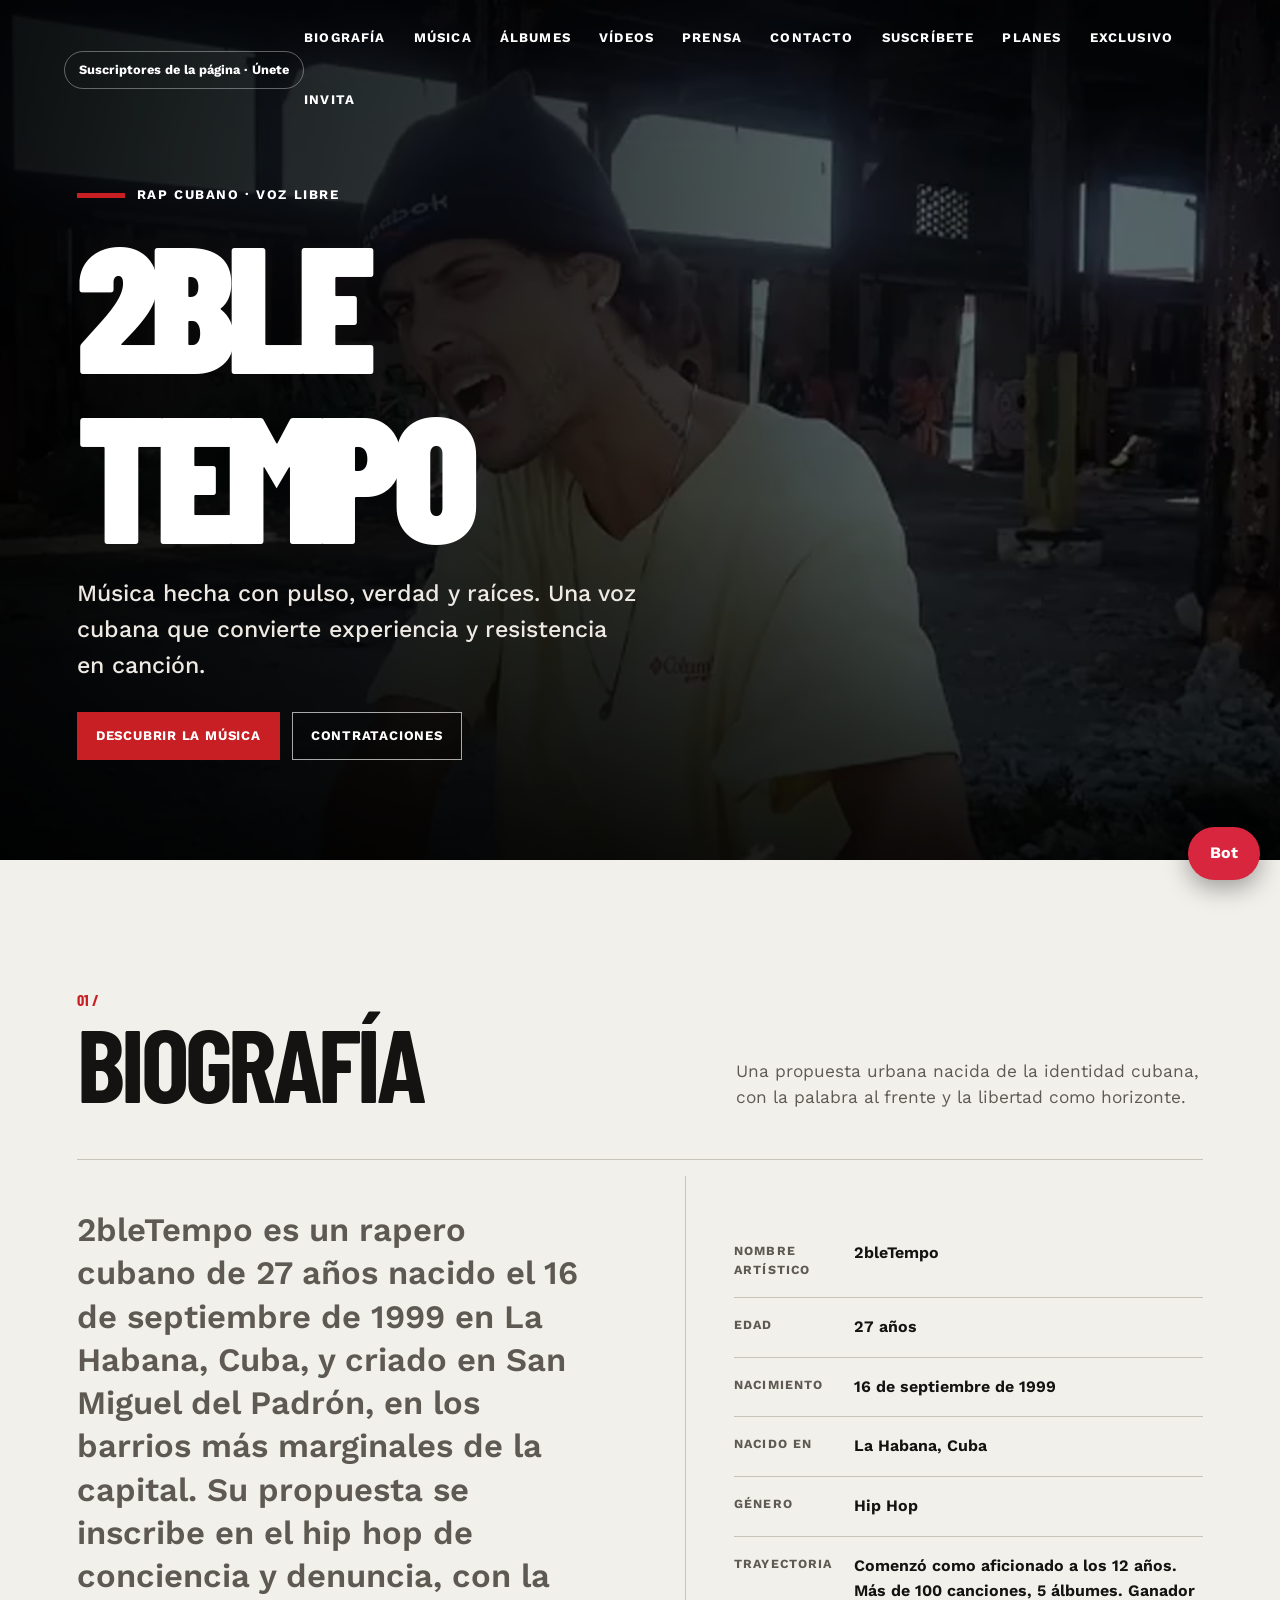
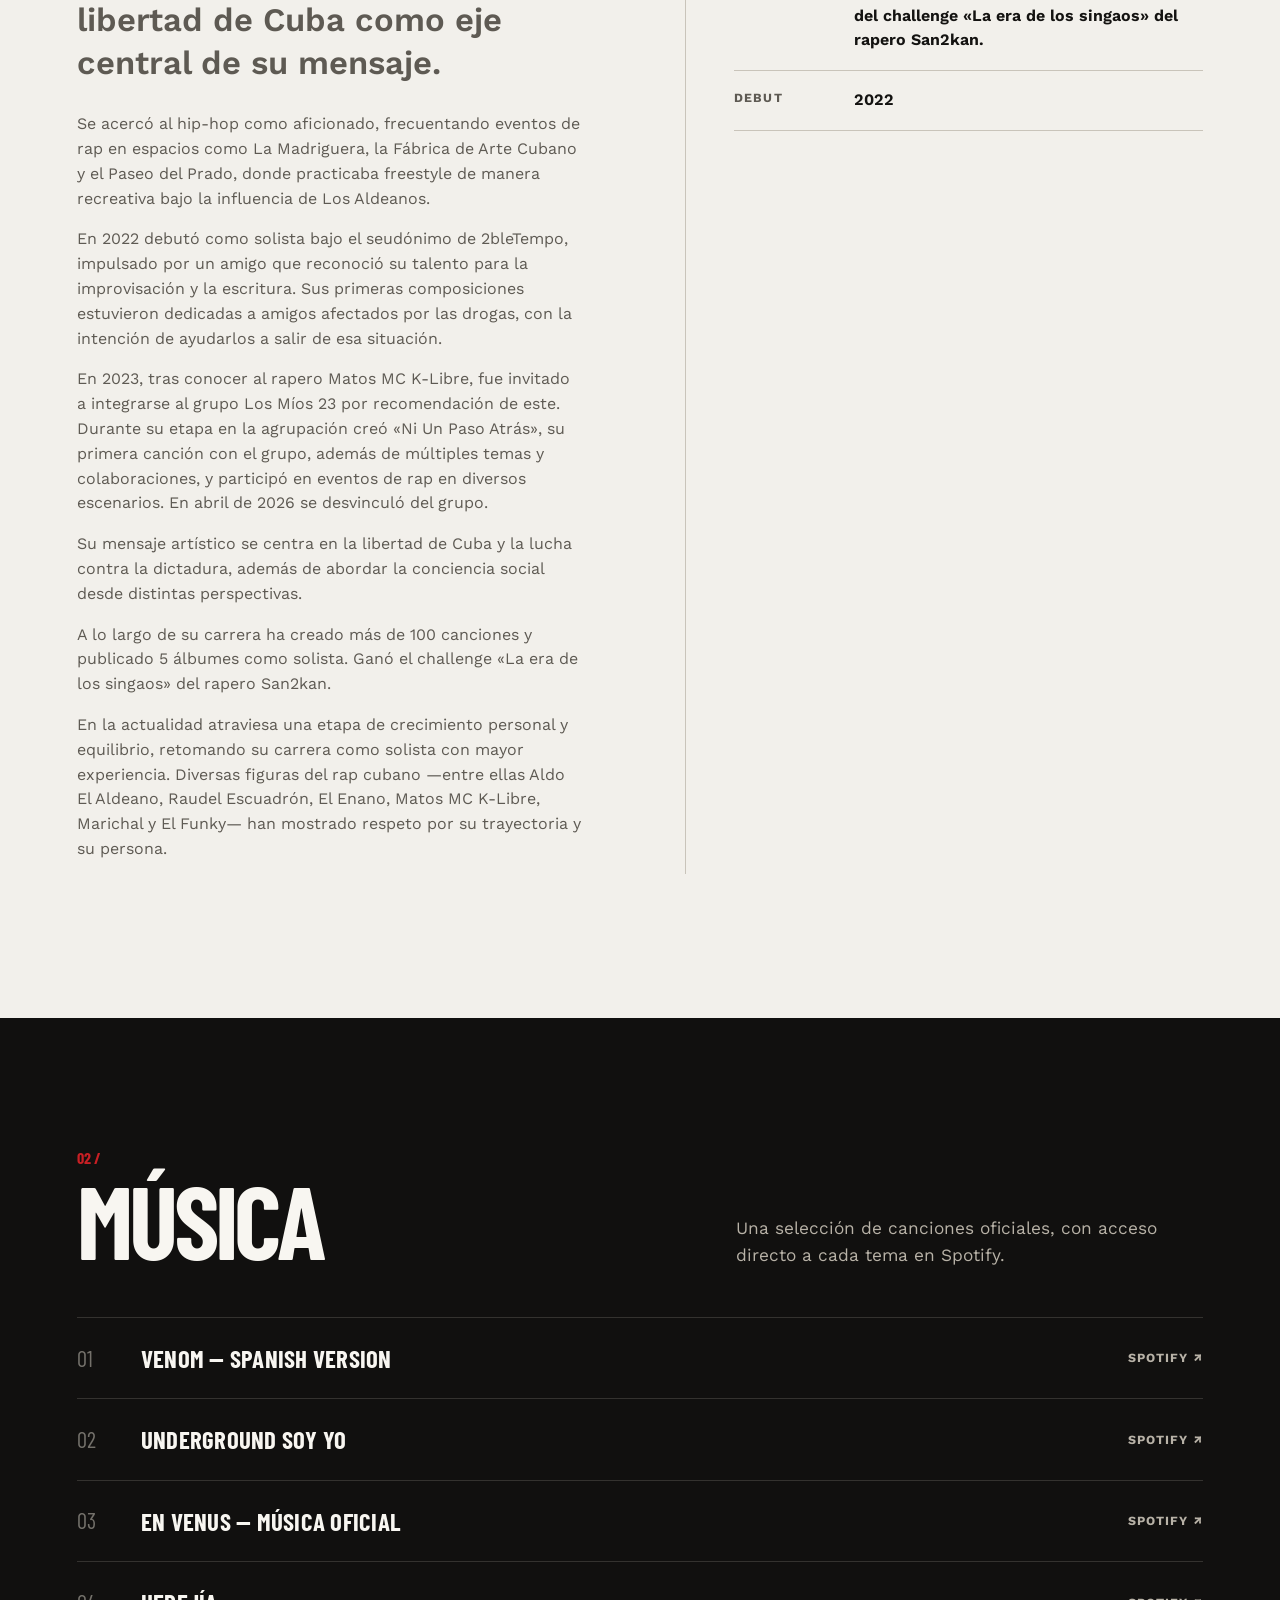
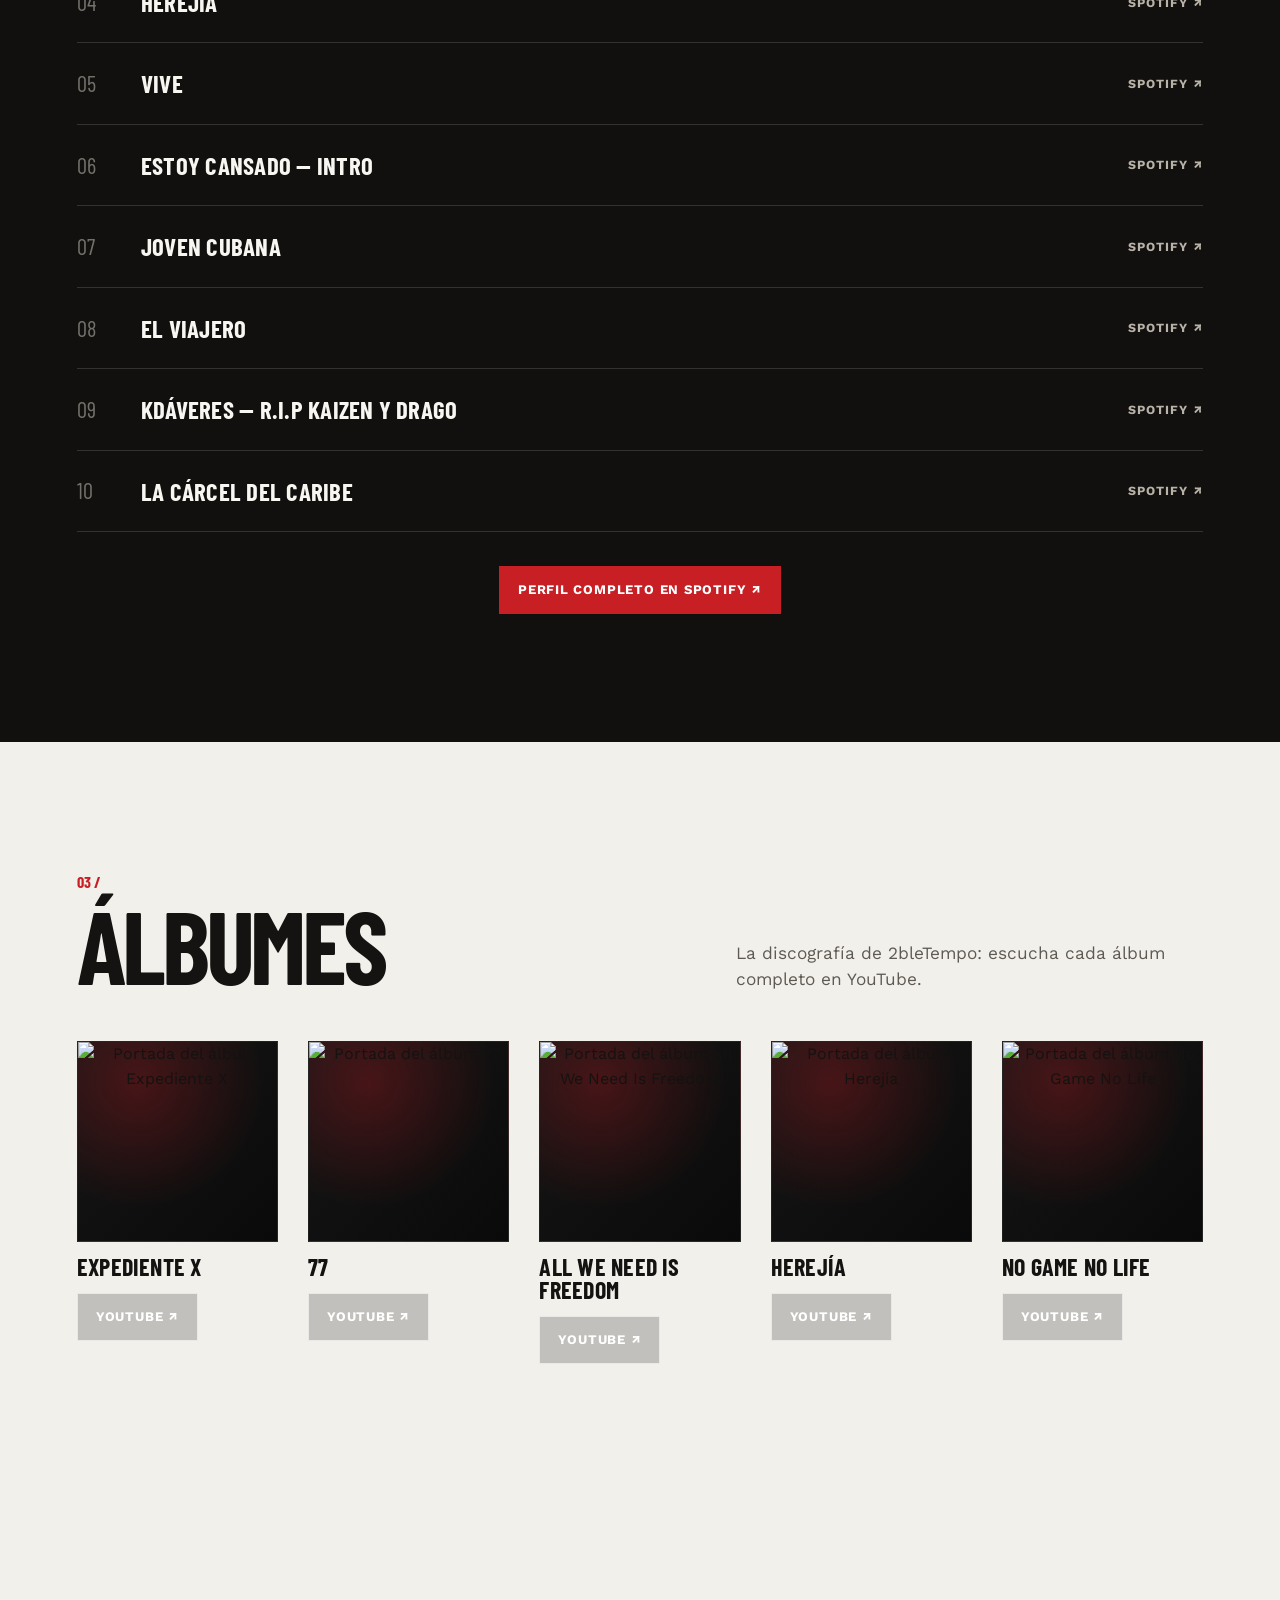
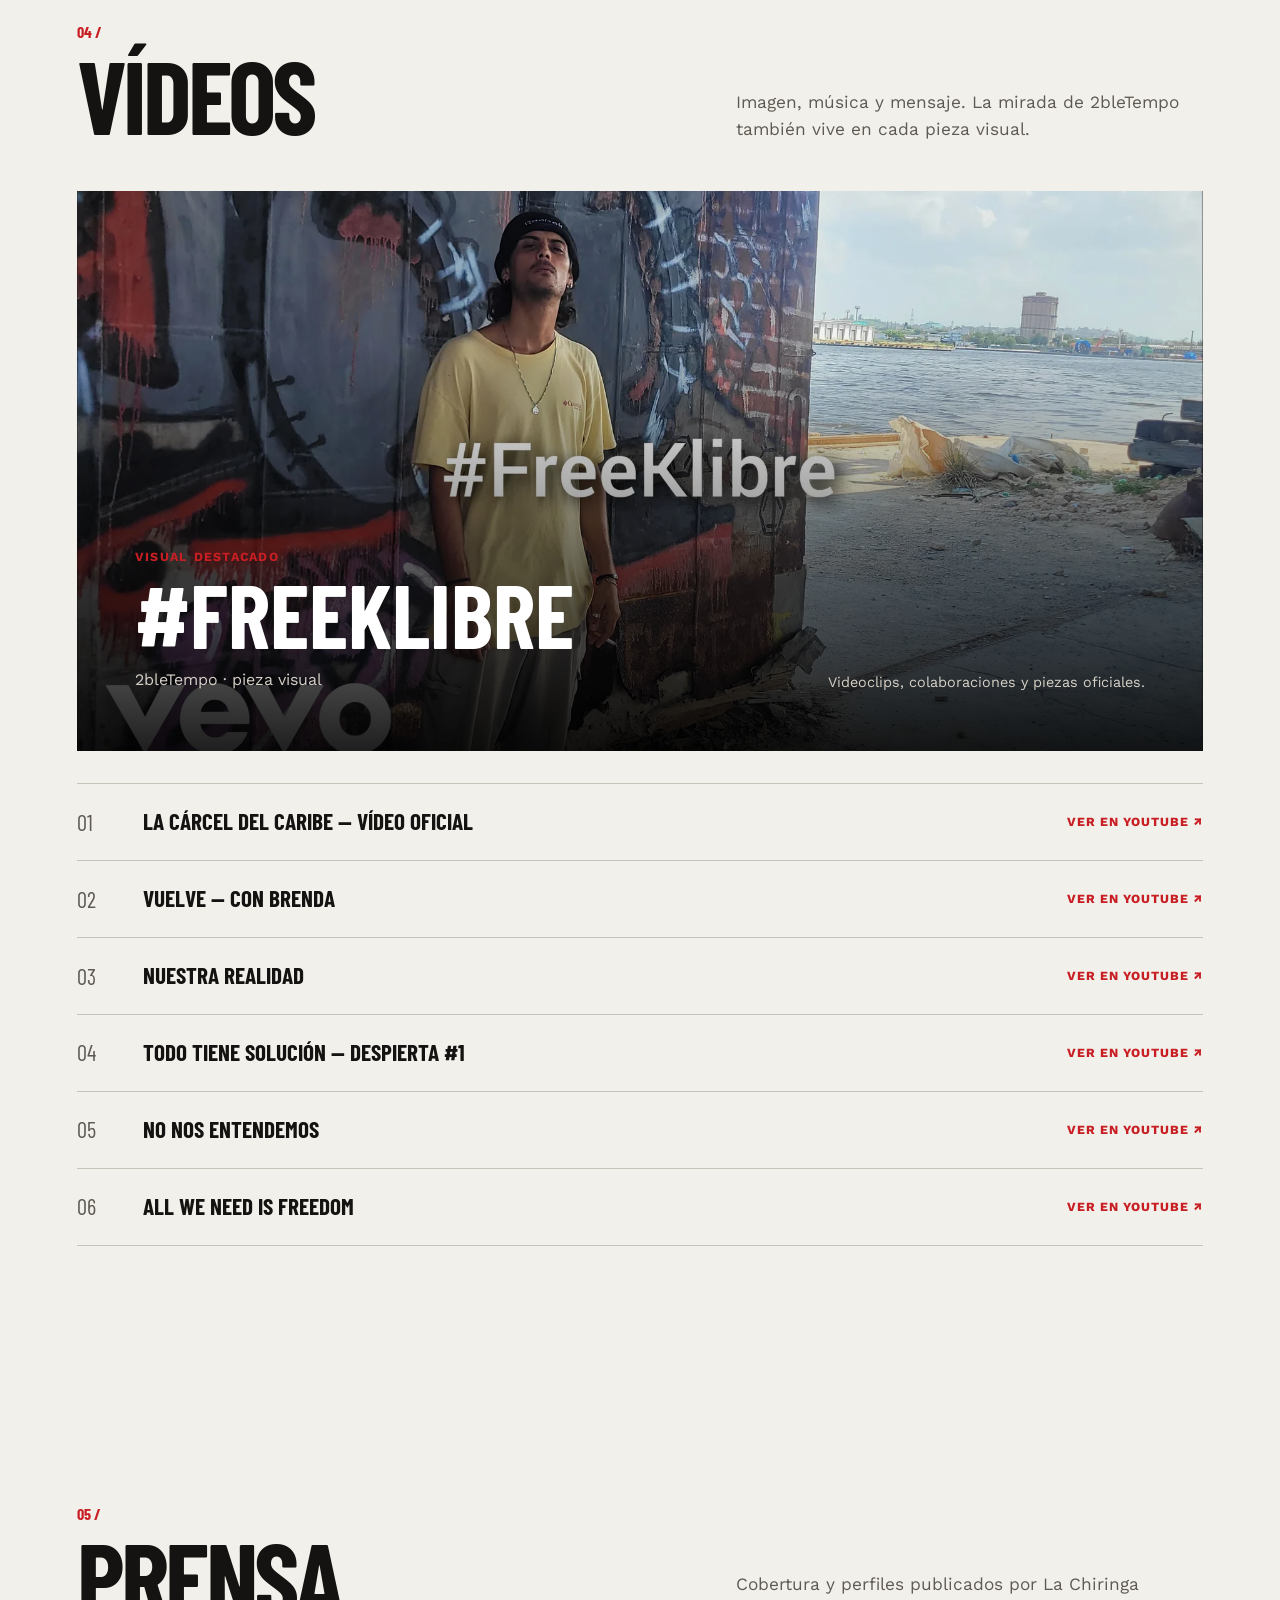
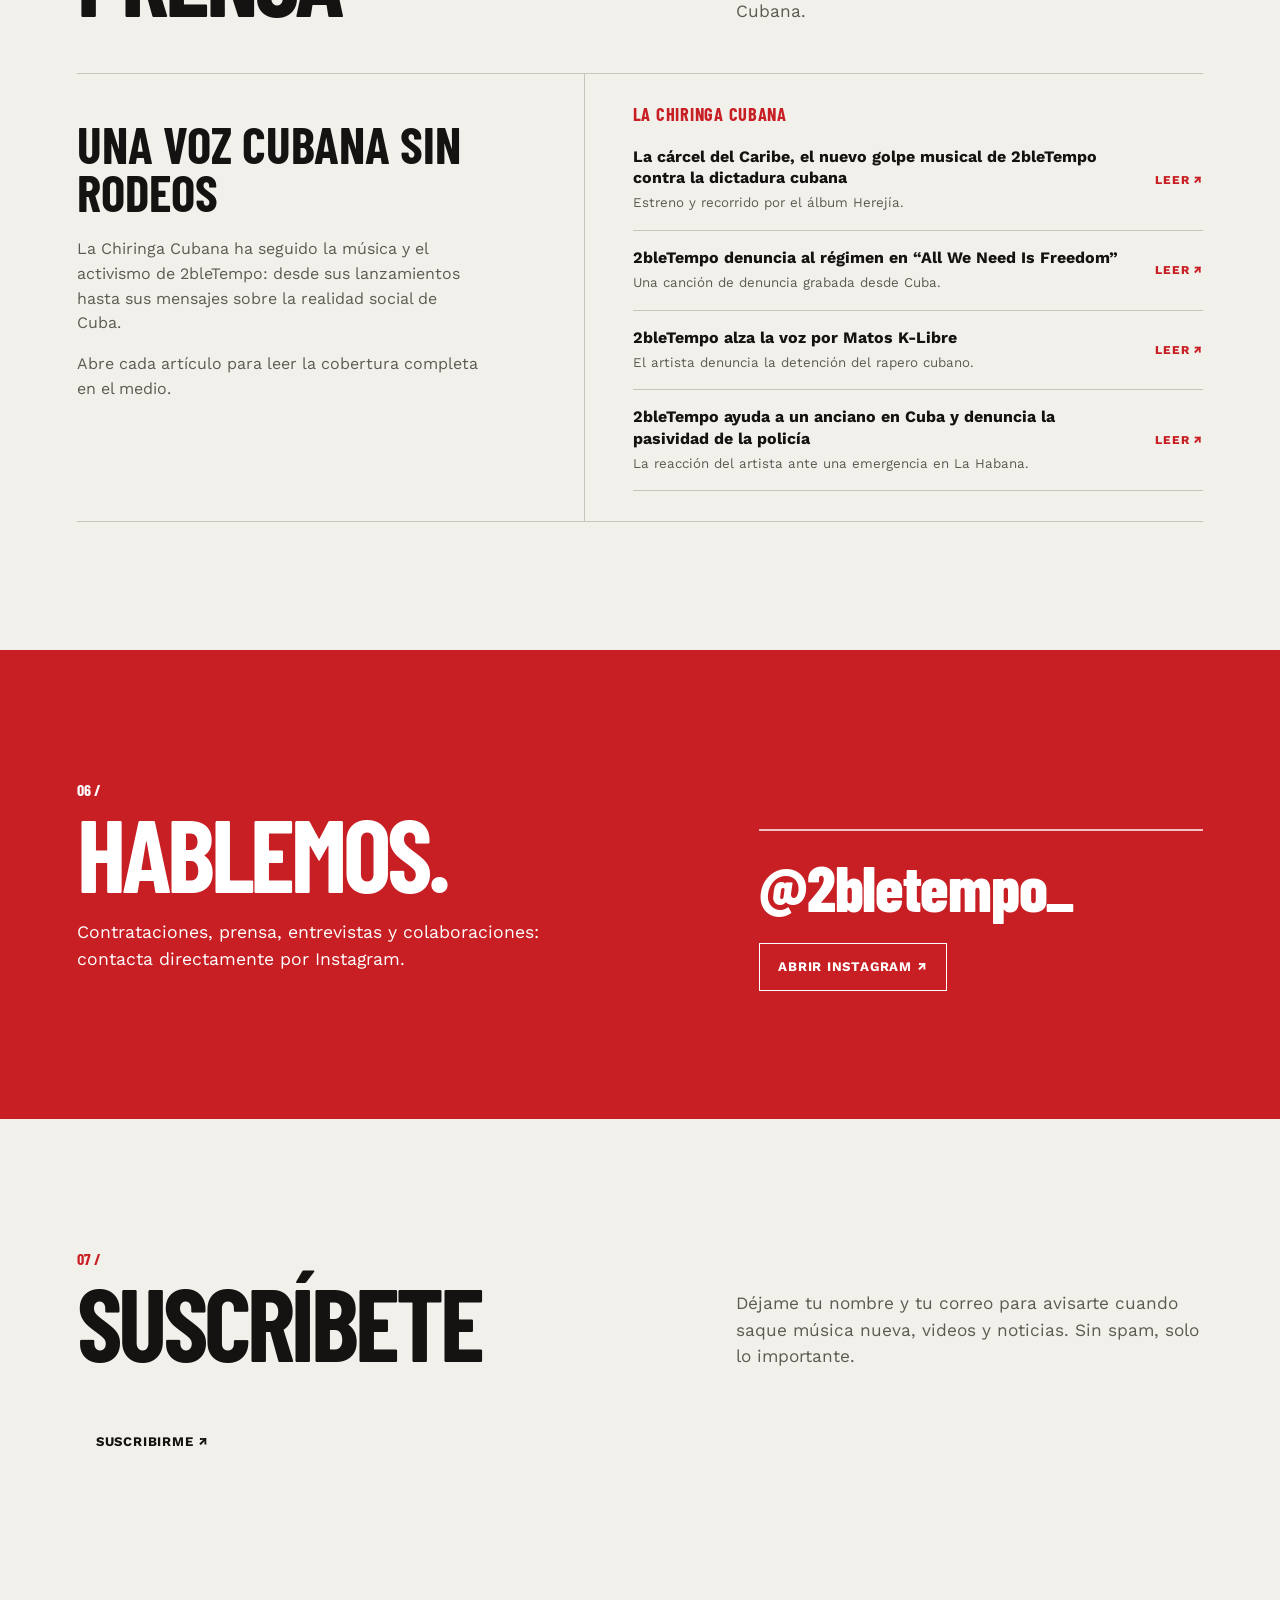
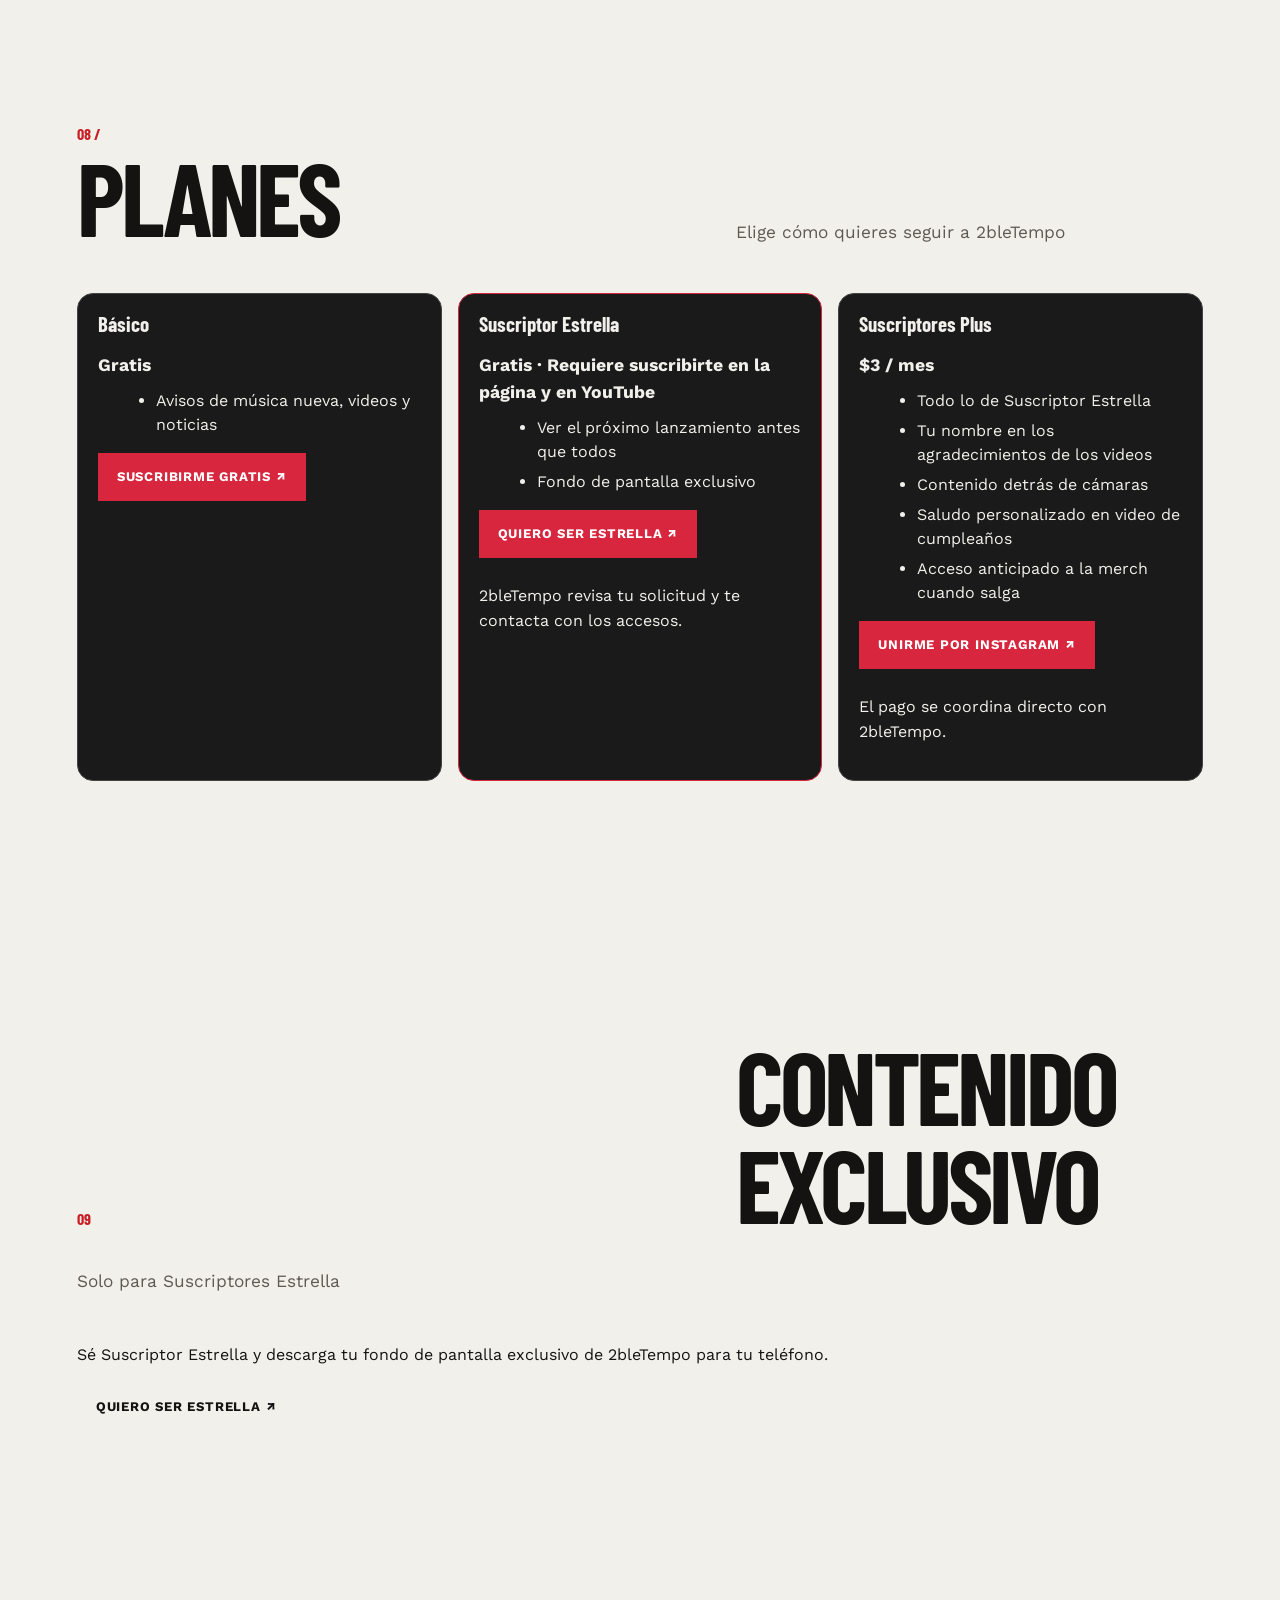
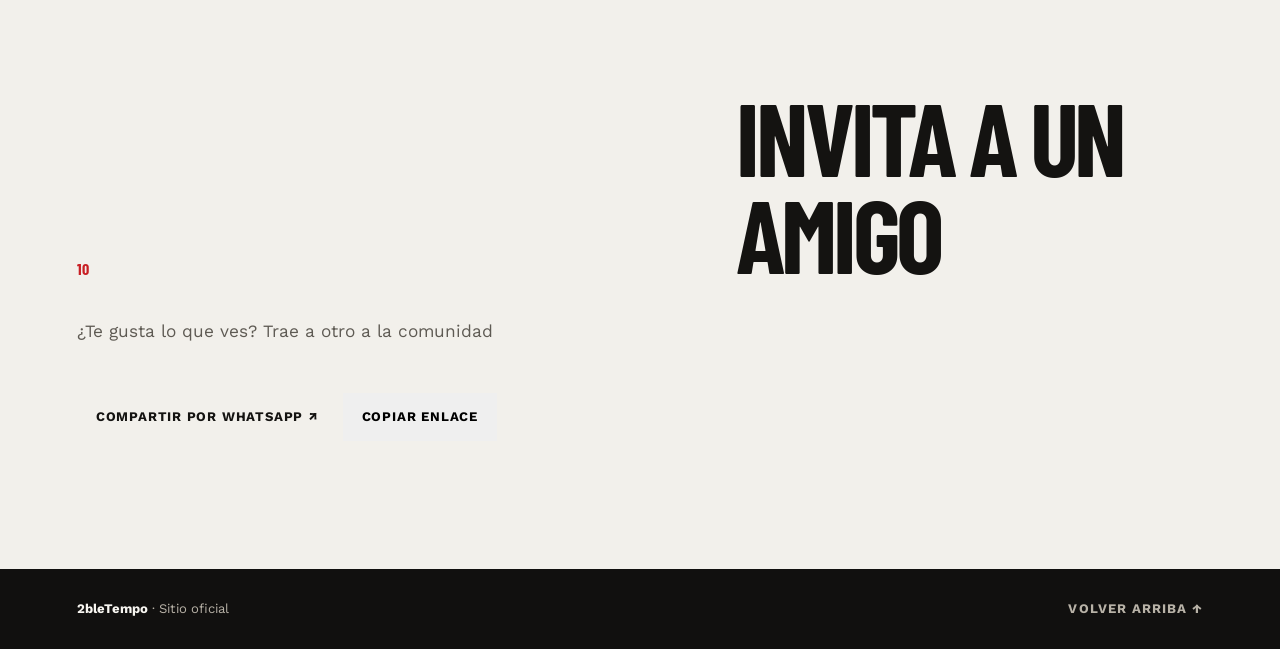
==== commit 3432f2a1: "Rename index-simplificado (2).html to index.html" ====
--- a/index.html
+++ b/index.html
@@ -16,10 +16,9 @@
     "@context": "https://schema.org",
     "@type": "MusicGroup",
     "name": "2bleTempo",
-    "alternateName": "Bryan Jesús Pérez Lazo",
     "url": "https://bryandoblete.github.io/",
     "genre": "Hip Hop",
-    "description": "2bleTempo (Bryan Jesús Pérez Lazo) es un rapero cubano nacido en La Habana. Su propuesta se inscribe en el hip hop de conciencia y denuncia, con la libertad de Cuba como eje central de su mensaje.",
+    "description": "2bleTempo es un rapero cubano nacido en La Habana. Su propuesta se inscribe en el hip hop de conciencia y denuncia, con la libertad de Cuba como eje central de su mensaje.",
     "foundingLocation": {
       "@type": "Place",
       "address": {
@@ -453,7 +452,7 @@
         </div>
         <div class="bio-grid">
           <div class="bio-copy">
-            <p class="lead">Bryan Jesús Pérez Lazo, conocido artísticamente como 2bleTempo, es un rapero cubano de 27 años nacido el 16 de septiembre de 1999 en La Habana, Cuba, y criado en San Miguel del Padrón, en los barrios más marginales de la capital. Su propuesta se inscribe en el hip hop de conciencia y denuncia, con la libertad de Cuba como eje central de su mensaje.</p>
+            <p class="lead">2bleTempo es un rapero cubano de 27 años nacido el 16 de septiembre de 1999 en La Habana, Cuba, y criado en San Miguel del Padrón, en los barrios más marginales de la capital. Su propuesta se inscribe en el hip hop de conciencia y denuncia, con la libertad de Cuba como eje central de su mensaje.</p>
             <p>Se acercó al hip-hop como aficionado, frecuentando eventos de rap en espacios como La Madriguera, la Fábrica de Arte Cubano y el Paseo del Prado, donde practicaba freestyle de manera recreativa bajo la influencia de Los Aldeanos.</p>
             <p>En 2022 debutó como solista bajo el seudónimo de 2bleTempo, impulsado por un amigo que reconoció su talento para la improvisación y la escritura. Sus primeras composiciones estuvieron dedicadas a amigos afectados por las drogas, con la intención de ayudarlos a salir de esa situación.</p>
             <p>En 2023, tras conocer al rapero Matos MC K-Libre, fue invitado a integrarse al grupo Los Míos 23 por recomendación de este. Durante su etapa en la agrupación creó «Ni Un Paso Atrás», su primera canción con el grupo, además de múltiples temas y colaboraciones, y participó en eventos de rap en diversos escenarios. En abril de 2026 se desvinculó del grupo.</p>
@@ -462,7 +461,6 @@
             <p>En la actualidad atraviesa una etapa de crecimiento personal y equilibrio, retomando su carrera como solista con mayor experiencia. Diversas figuras del rap cubano —entre ellas Aldo El Aldeano, Raudel Escuadrón, El Enano, Matos MC K-Libre, Marichal y El Funky— han mostrado respeto por su trayectoria y su persona.</p>
           </div>
           <dl class="facts">
-            <div class="fact"><dt>Nombre</dt><dd>Bryan Jesús Pérez Lazo</dd></div>
             <div class="fact"><dt>Nombre artístico</dt><dd>2bleTempo</dd></div>
             <div class="fact"><dt>Edad</dt><dd>27 años</dd></div>
             <div class="fact"><dt>Nacimiento</dt><dd>16 de septiembre de 1999</dd></div>
@@ -900,19 +898,20 @@
 
       var KB = [
         { keys: ['hola', 'buenas', 'que tal', 'qué tal', 'saludos'], a: '¡Hola! Pregúntame sobre 2bleTempo: su música, sus álbumes, sus redes o cómo contactarlo.' },
-        { keys: ['quien', 'quién', 'biografia', 'biografía', 'nombre', 'edad', 'nacio', 'nació', 'donde es', 'de donde', 'artista'], a: '2bleTempo es Bryan Jesús Pérez Lazo, rapero cubano de San Miguel del Padrón, La Habana. Nació el 16 de septiembre de 1999. Hace hip hop de conciencia y denuncia. Solista desde 2022, con más de 100 canciones y 5 álbumes.' },
+        { keys: ['quien', 'quién', 'biografia', 'biografía', 'nombre', 'edad', 'nacio', 'nació', 'donde es', 'de donde', 'artista'], a: '2bleTempo es un rapero cubano de San Miguel del Padrón, La Habana. Nació el 16 de septiembre de 1999. Hace hip hop de conciencia y denuncia. Solista desde 2022, con más de 100 canciones y 5 álbumes.' },
         { keys: ['album', 'álbum', 'discos', 'disco'], a: 'Sus 5 álbumes son: Expediente X, 77, All We Need Is Freedom, Herejía y No Game No Life. Los encuentras en la sección Álbumes de esta página.' },
         { keys: ['escuchar', 'musica', 'música', 'cancion', 'canción', 'canciones', 'tema', 'spotify', 'donde escucho'], a: 'Escucha a 2bleTempo en Spotify buscando "2bleTempo", o en la sección Música de esta página. Su tema más reciente es FIN DEL CICLO.' },
         { keys: ['fin del ciclo', 'fin de ciclo', 'peor enemigo', 'nuevo tema', 'ultimo', 'último', 'reciente'], a: 'FIN DEL CICLO es su tema sobre cerrar ciclos y enfrentar a tu peor enemigo: tu propia mente. Pronto estará en Spotify y YouTube.' },
         { keys: ['video', 'videos', 'youtube', 'clip'], a: 'Sus videos están en YouTube y en su Instagram @2bletempo_. En esta página, la sección Vídeos tiene una selección.' },
         { keys: ['instagram', 'redes', 'red social', 'tiktok', 'facebook', 'seguir'], a: 'Sígalo en Instagram como @2bletempo_. En Spotify y YouTube búsquelo como 2bleTempo.' },
         { keys: ['contacto', 'contratar', 'contratacion', 'contratación', 'prensa', 'entrevista', 'colaboracion', 'colaboración', 'hablar'], a: 'Contrataciones, prensa, entrevistas y colaboraciones por Instagram @2bletempo_.' },
+        { keys: ['telegram', 'grupo de telegram', 'comunidad'], a: 'El grupo de Telegram de la comunidad es para Suscriptores Estrella y Plus. Pide acceso aquí: https://t.me/+v8v2hjOV44ZlOGFh — 2bleTempo aprueba los nuevos miembros.' },
         { keys: ['mios 23', 'los mios', 'grupo', 'colectivo'], a: 'Fue integrante del colectivo Los Míos 23 entre 2023 y abril de 2026. Ahora sigue su carrera como solista.' },
         { keys: ['freeklibre', 'free klibre', 'k-libre', 'klibre', 'matos', 'cuba libre', 'libertad'], a: '#FreeKlibre es su movimiento por la libertad de Cuba y por la libertad del rapero Matos MC K-Libre.' },
         { keys: ['suscribir', 'suscripcion', 'suscripción', 'correo', 'email', 'aviso', 'avisame', 'avísame'], a: 'Puedes suscribirte en la sección Suscríbete de esta página y te avisamos cuando saque música nueva.' }
       ];
       var FALLBACK = 'No tengo eso en mi información. Para eso escríbele directo por Instagram @2bletempo_ y te responde el equipo.';
-      var CHIPS = ['¿Quién es 2bleTempo?', '¿Dónde escucho su música?', 'Álbumes', 'Redes', 'Contacto'];
+      var CHIPS = ['¿Quién es 2bleTempo?', '¿Dónde escucho su música?', 'Álbumes', 'Redes', 'Telegram', 'Contacto'];
 
       function norm(s) {
         return s.toLowerCase().normalize('NFD').replace(/[\u0300-\u036f]/g, '').replace(/[^a-z0-9ñ ]/g, ' ');
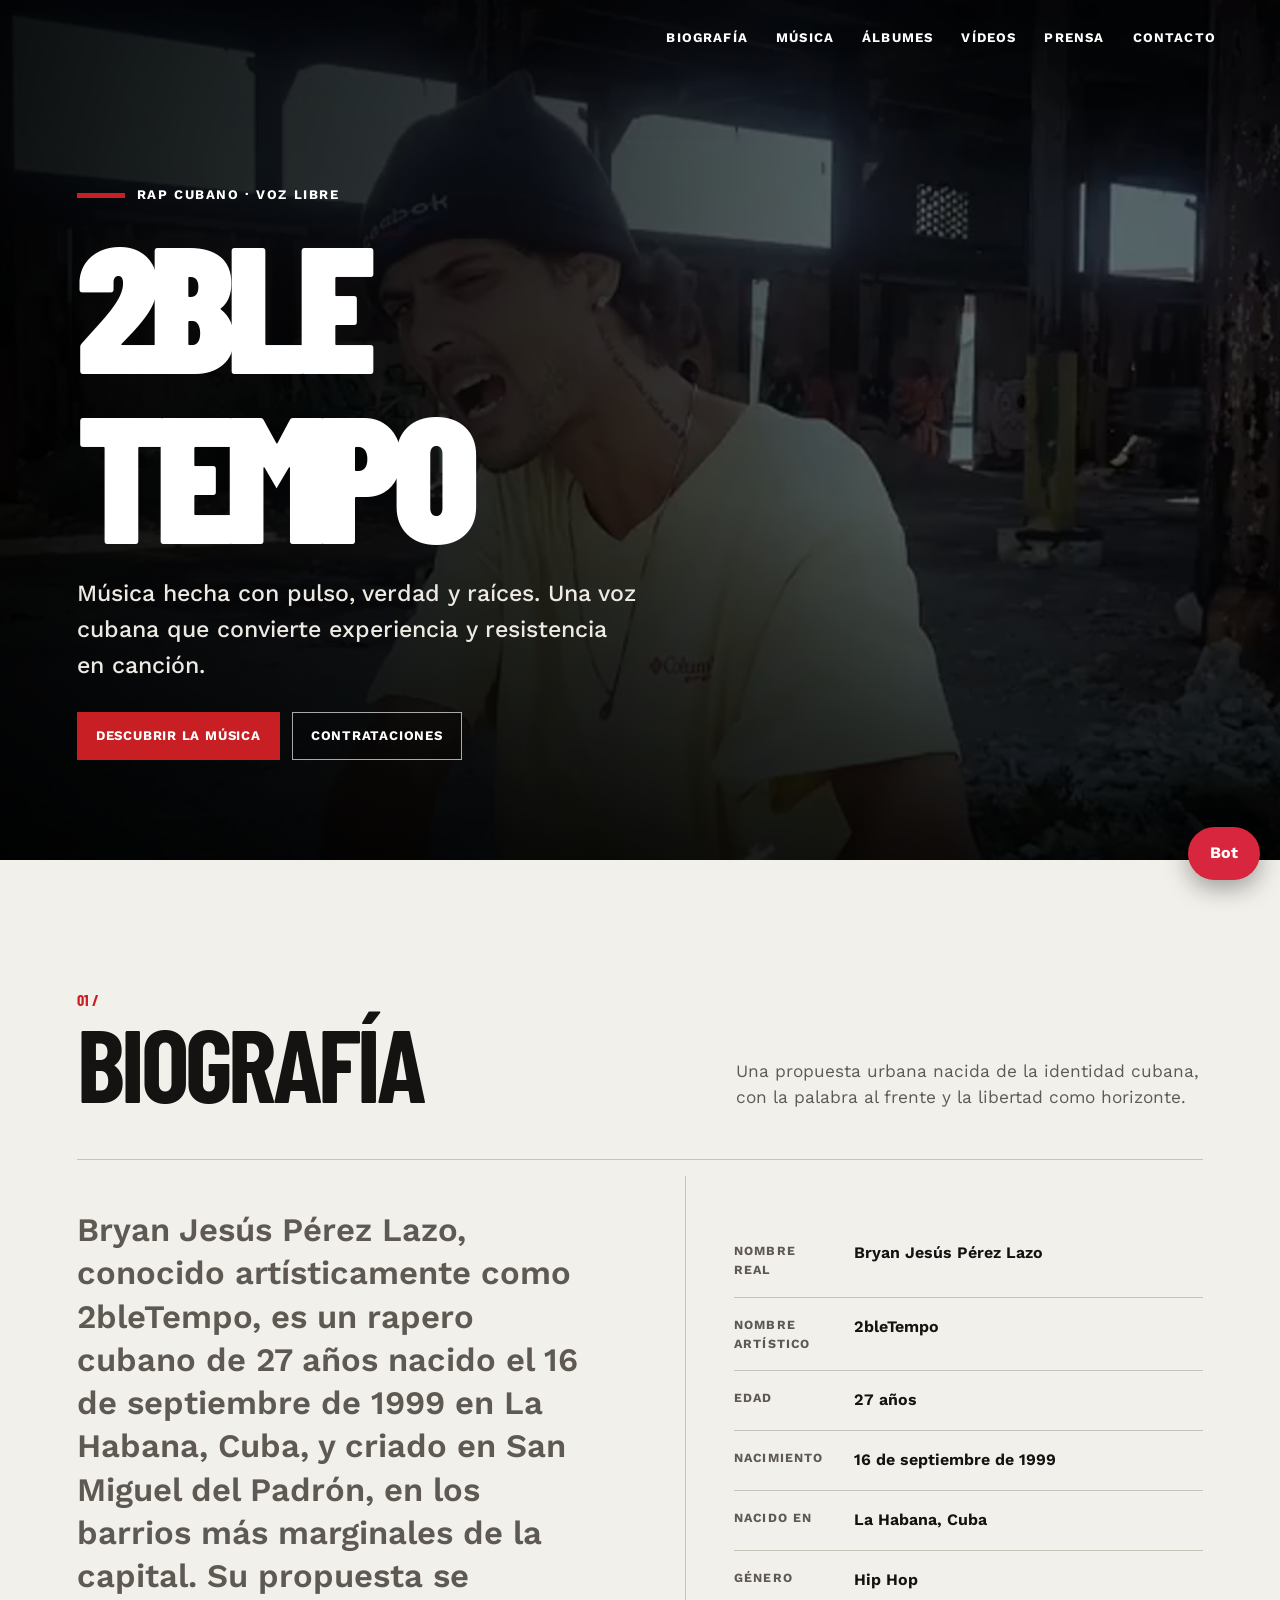
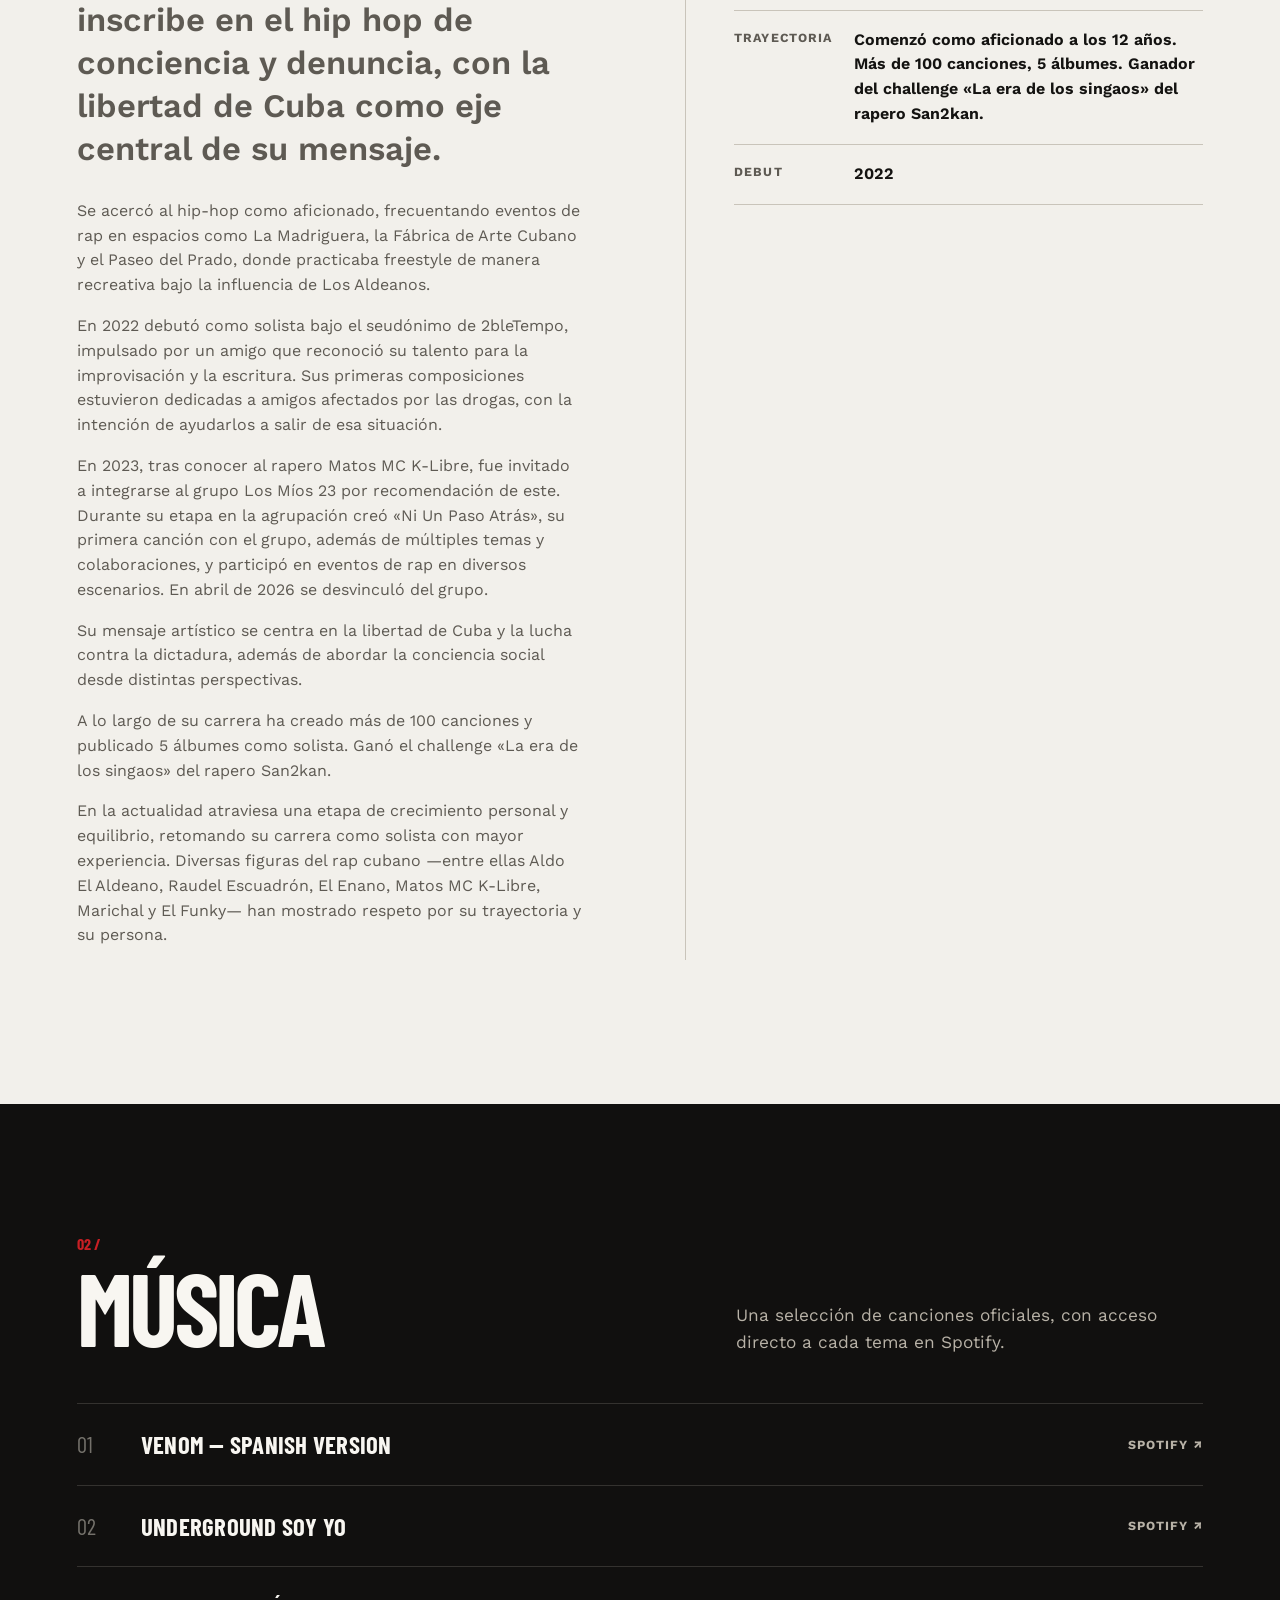
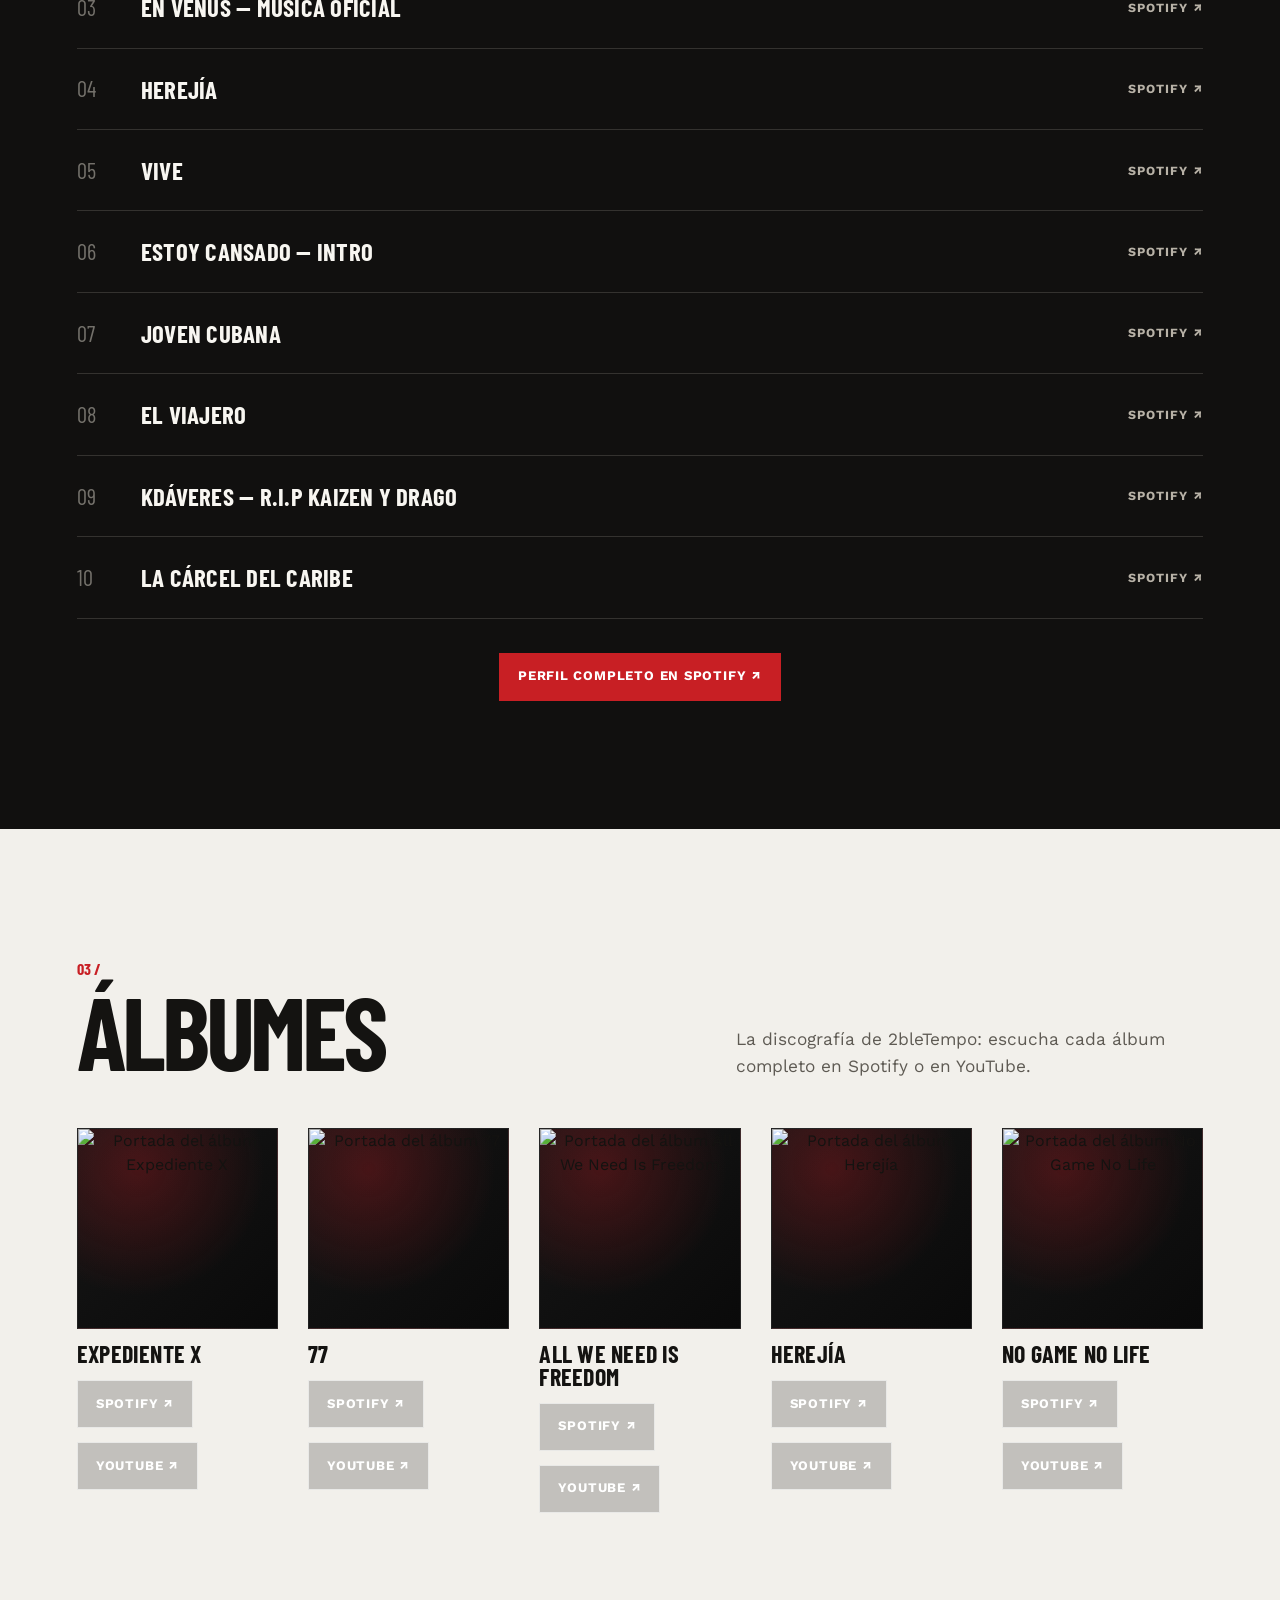
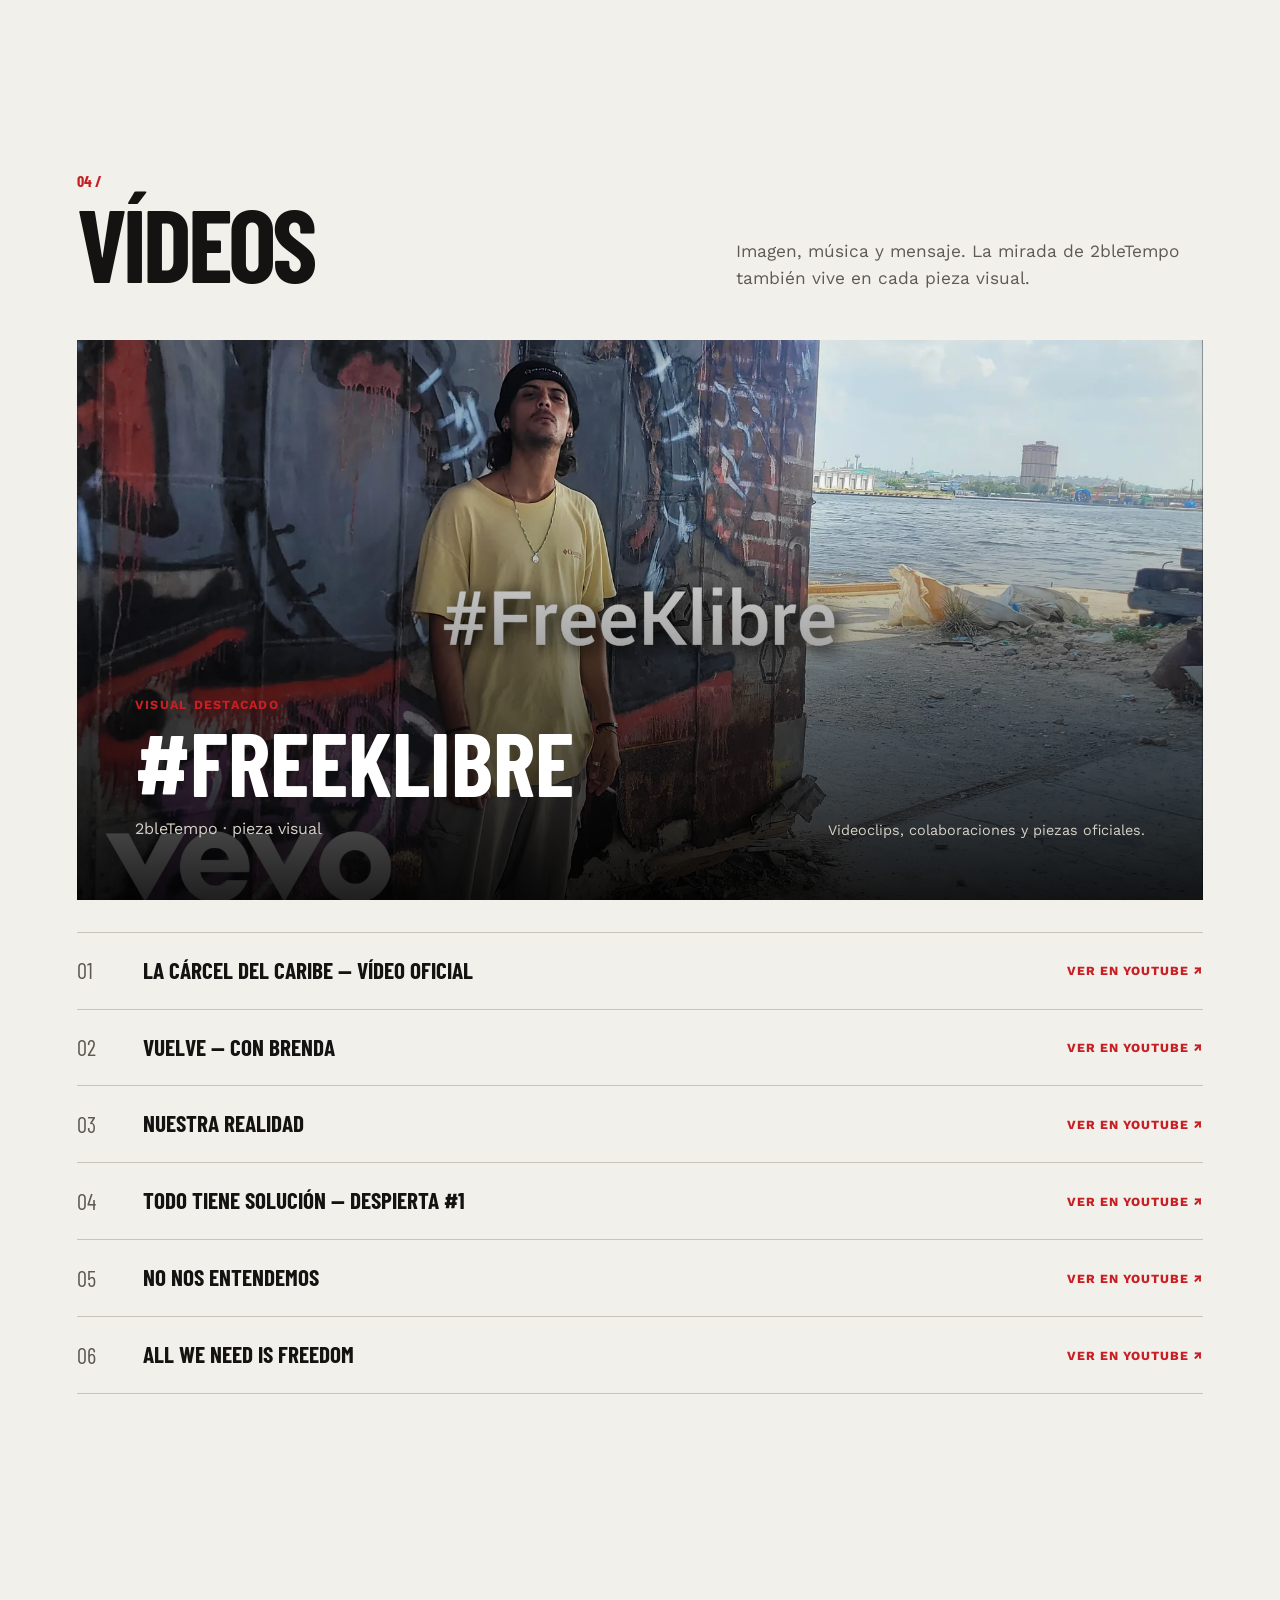
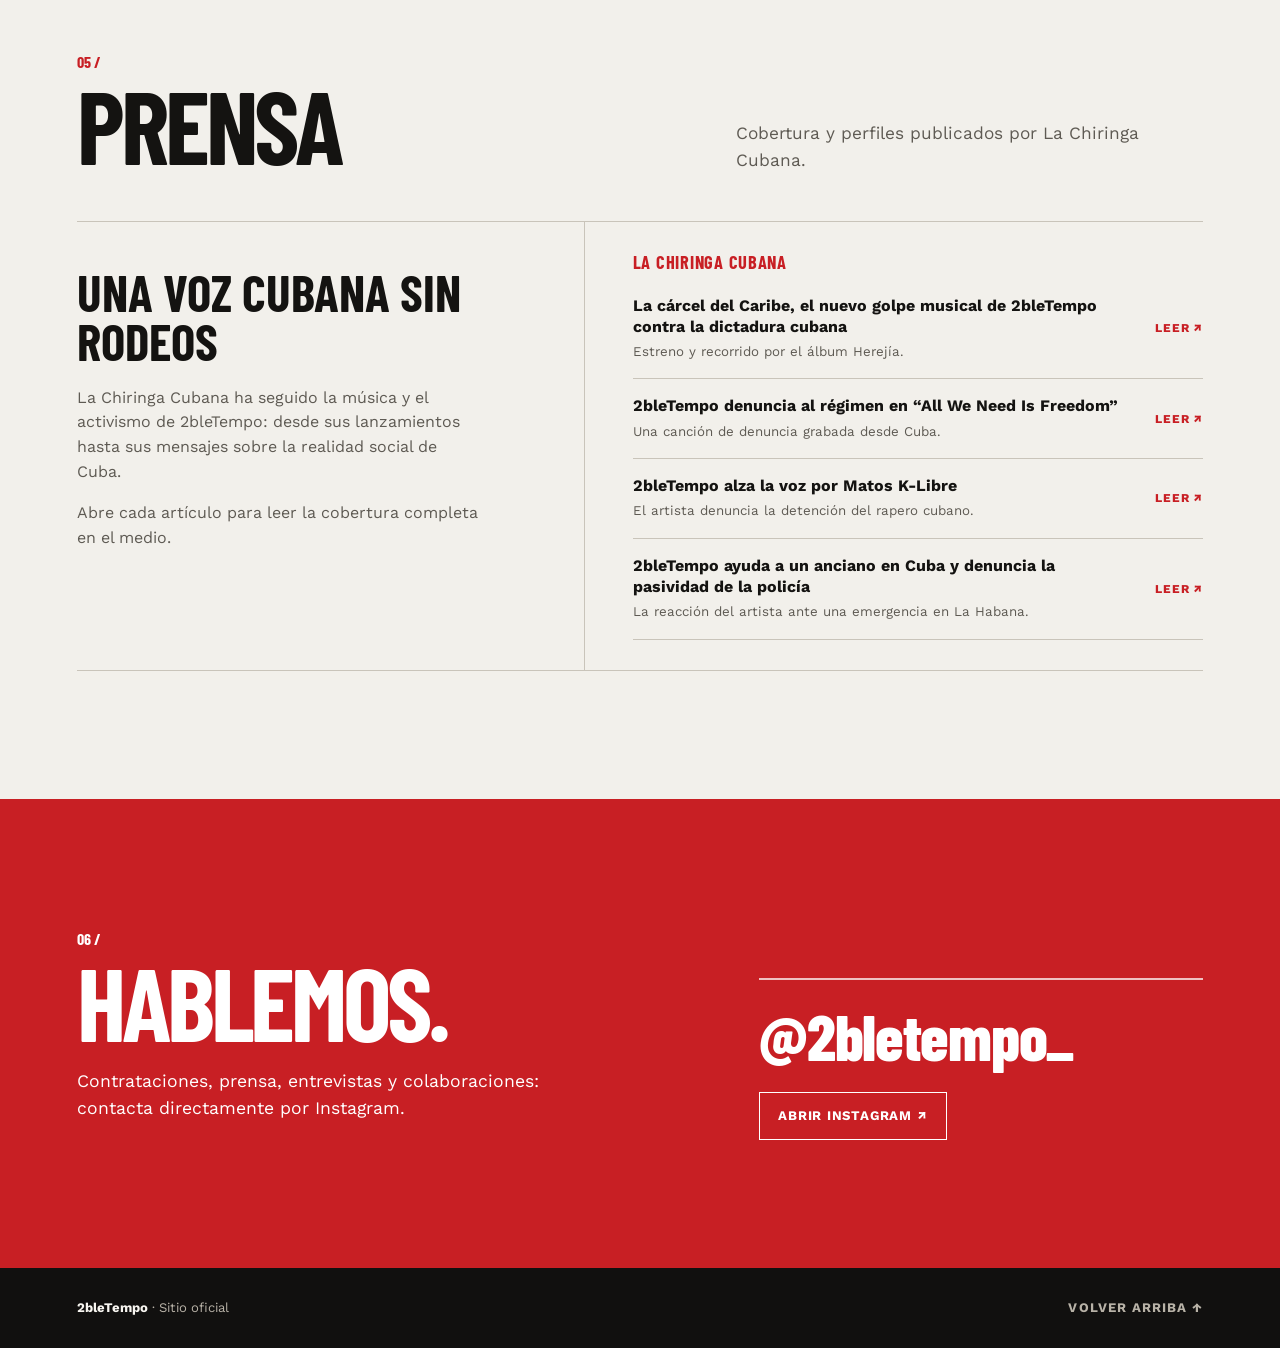
==== commit 78ec2be3: "Rename index (1).html to index.html" ====
--- a/index.html
+++ b/index.html
@@ -16,7 +16,8 @@
     "@context": "https://schema.org",
     "@type": "MusicGroup",
     "name": "2bleTempo",
-    "url": "https://bryandoblete.github.io/",
+    "alternateName": "Bryan Jesús Pérez Lazo",
+    "url": "https://2bletempo.github.io/",
     "genre": "Hip Hop",
     "description": "2bleTempo es un rapero cubano nacido en La Habana. Su propuesta se inscribe en el hip hop de conciencia y denuncia, con la libertad de Cuba como eje central de su mensaje.",
     "foundingLocation": {
@@ -350,64 +351,20 @@
     .chat-form { display: flex; gap: 8px; padding: 10px; border-top: 1px solid #333; }
     .chat-form input { flex: 1; border: 1px solid #444; border-radius: 999px; padding: 10px 14px; background: #1e1e1e; color: #fff; }
     .chat-form button { border: 0; border-radius: 999px; padding: 10px 18px; background: #d7263d; color: #fff; font-weight: 700; cursor: pointer; }
-    /* Quiz */
-    .quiz-q { font-size: 1.15rem; font-weight: 700; margin-bottom: 14px; }
-    .quiz-opts { display: flex; flex-direction: column; gap: 10px; }
-    .quiz-opt { text-align: left; border: 1px solid #444; background: #1e1e1e; color: #f2f2f2; border-radius: 12px; padding: 12px 16px; cursor: pointer; font-size: 1rem; }
-    .quiz-opt:hover { border-color: #d7263d; }
-    .quiz-result h3 { font-size: 1.4rem; margin-bottom: 8px; }
-    .quiz-result p { margin-bottom: 16px; }
-    .quiz-result .button { margin-right: 8px; margin-bottom: 8px; display: inline-block; }
-    /* Planes */
-    .plans { display: grid; gap: 16px; grid-template-columns: repeat(auto-fit, minmax(240px, 1fr)); }
-    .plan-card { border: 1px solid #444; border-radius: 16px; padding: 20px; background: #1a1a1a; color: #f2f0eb; }
-    .plan-card.featured { border-color: #d7263d; }
-    .plan-card h3 { font-size: 1.3rem; margin-bottom: 6px; }
-    .plan-price { font-size: 1.1rem; font-weight: 700; margin-bottom: 10px; }
-    .plan-card ul { margin: 0 0 16px 18px; line-height: 1.5; }
-    .plan-card li { margin-bottom: 6px; }
-    .plan-card .button { margin-bottom: 10px; background: #d7263d; color: #fff; }
-    /* Chat de la comunidad y banner en vivo */
-    .live-banner { background: #d7263d; color: #fff; padding: 12px 16px; border-radius: 12px; margin-bottom: 20px; font-weight: 600; }
-    .wall-msg { border: 1px solid #333; border-radius: 12px; padding: 12px 14px; margin-bottom: 10px; background: #1a1a1a; }
-    .wall-msg strong { display: block; margin-bottom: 4px; }
-    .wall-msg span { display: block; }
-    /* Contador, diario, fan del mes, invitar */
-    .contador { font-size: 1.2rem; font-weight: 700; margin-bottom: 14px; }
-    .diario-entry { border: 1px solid #333; border-radius: 12px; padding: 12px 14px; margin-bottom: 10px; background: #1a1a1a; }
-    .diario-entry strong { display: block; margin-bottom: 4px; color: #d7263d; }
-    .fan-card { border: 1px solid #d7263d; border-radius: 16px; padding: 20px; background: #1a1a1a; }
-    .fan-card h3 { font-size: 1.4rem; margin-bottom: 8px; }
-    /* Reels estilo Instagram */
-    .reels-row { display: flex; gap: 14px; overflow-x: auto; scroll-snap-type: x mandatory; padding-bottom: 8px; -webkit-overflow-scrolling: touch; }
-    .reel-card { flex: 0 0 230px; scroll-snap-align: start; border-radius: 16px; overflow: hidden; background: #141311; color: #fff; }
-    .reel-card iframe, .reel-card video { width: 100%; aspect-ratio: 9/16; border: 0; display: block; background: #000; }
-    .reel-card .reel-meta { padding: 10px 12px; }
-    .reel-card .reel-meta p { margin: 0 0 4px; }
-    /* Píldora en vivo en el encabezado */
-    .vivo-pill { display: inline-flex; align-items: center; gap: 6px; border: 1px solid rgba(255,255,255,.35); border-radius: 999px; padding: 8px 14px; color: #fff; text-decoration: none; font-size: .8rem; font-weight: 700; white-space: nowrap; margin-right: auto; }
-    @media (max-width: 480px) { .vivo-pill { font-size: .7rem; padding: 6px 10px; } }
-    /* Iconos del encabezado y candado del chat */
-    .header-icons { display: flex; align-items: center; gap: 6px; margin-left: 12px; }
-    .icon-btn { display: inline-flex; align-items: center; justify-content: center; width: 40px; height: 40px; border-radius: 999px; border: 1px solid rgba(255,255,255,.35); color: #fff; text-decoration: none; }
-    .icon-btn:hover { background: rgba(255,255,255,.12); }
-    .chat-gate { border: 1px solid #d7263d; border-radius: 16px; padding: 20px; background: #1a1a1a; margin-bottom: 16px; }
-    .chat-gate .button { margin-top: 10px; }
   </style>
     <meta property="og:title" content="2bleTempo — Página oficial">
-    <meta property="og:description" content="Rap cubano · voz libre. Música, videos y planes de suscripción.">
+    <meta property="og:description" content="Rap cubano · voz libre. Música y videos.">
     <meta property="og:type" content="website">
-    <meta property="og:url" content="https://bryandoblete.github.io/">
-    <meta property="og:image" content="https://bryandoblete.github.io/og-image.jpg">
+    <meta property="og:url" content="https://2bletempo.github.io/">
+    <meta property="og:image" content="https://2bletempo.github.io/og-image.jpg">
     <meta name="twitter:card" content="summary_large_image">
     <meta name="twitter:title" content="2bleTempo — Página oficial">
-    <meta name="twitter:description" content="Rap cubano · voz libre. Música, videos y planes de suscripción.">
-    <meta name="twitter:image" content="https://bryandoblete.github.io/og-image.jpg">
+    <meta name="twitter:description" content="Rap cubano · voz libre. Música y videos.">
+    <meta name="twitter:image" content="https://2bletempo.github.io/og-image.jpg">
 </head>
 <body id="inicio">
   <a class="skip" href="#contenido">Saltar al contenido</a>
   <header class="topbar" aria-label="Navegación principal">
-    <a class="vivo-pill" id="vivoPill" href="#suscribete" title="Ver suscripciones">Suscriptores de la página · Únete</a>
     <button class="menu-btn" type="button" aria-expanded="false" aria-controls="navlinks" aria-label="Abrir menú">
       <svg width="27" height="27" viewBox="0 0 24 24" fill="none" aria-hidden="true"><path d="M3 6h18M3 12h18M3 18h18" stroke="currentColor" stroke-width="2"/></svg>
     </button>
@@ -418,16 +375,11 @@
       <a href="#videos">Vídeos</a>
       <a href="#prensa">Prensa</a>
       <a href="#contacto">Contacto</a>
-      <a href="#suscribete">Suscríbete</a>
-      <a href="#planes">Planes</a>
-      <a href="#exclusivo">Exclusivo</a>
-      <a href="#invita">Invita</a>
     </nav>
 
   </header>
 
   <main id="contenido">
-    <div id="liveBanner" class="live-banner" style="display:none"></div>
     <section class="hero" aria-labelledby="hero-title">
       <video class="hero-video" autoplay muted loop playsinline preload="metadata" poster="fondo-poster.jpg">
         <source src="fondo-2bletempo.mp4" type="video/mp4">
@@ -452,7 +404,7 @@
         </div>
         <div class="bio-grid">
           <div class="bio-copy">
-            <p class="lead">2bleTempo es un rapero cubano de 27 años nacido el 16 de septiembre de 1999 en La Habana, Cuba, y criado en San Miguel del Padrón, en los barrios más marginales de la capital. Su propuesta se inscribe en el hip hop de conciencia y denuncia, con la libertad de Cuba como eje central de su mensaje.</p>
+            <p class="lead">Bryan Jesús Pérez Lazo, conocido artísticamente como 2bleTempo, es un rapero cubano de 27 años nacido el 16 de septiembre de 1999 en La Habana, Cuba, y criado en San Miguel del Padrón, en los barrios más marginales de la capital. Su propuesta se inscribe en el hip hop de conciencia y denuncia, con la libertad de Cuba como eje central de su mensaje.</p>
             <p>Se acercó al hip-hop como aficionado, frecuentando eventos de rap en espacios como La Madriguera, la Fábrica de Arte Cubano y el Paseo del Prado, donde practicaba freestyle de manera recreativa bajo la influencia de Los Aldeanos.</p>
             <p>En 2022 debutó como solista bajo el seudónimo de 2bleTempo, impulsado por un amigo que reconoció su talento para la improvisación y la escritura. Sus primeras composiciones estuvieron dedicadas a amigos afectados por las drogas, con la intención de ayudarlos a salir de esa situación.</p>
             <p>En 2023, tras conocer al rapero Matos MC K-Libre, fue invitado a integrarse al grupo Los Míos 23 por recomendación de este. Durante su etapa en la agrupación creó «Ni Un Paso Atrás», su primera canción con el grupo, además de múltiples temas y colaboraciones, y participó en eventos de rap en diversos escenarios. En abril de 2026 se desvinculó del grupo.</p>
@@ -461,6 +413,7 @@
             <p>En la actualidad atraviesa una etapa de crecimiento personal y equilibrio, retomando su carrera como solista con mayor experiencia. Diversas figuras del rap cubano —entre ellas Aldo El Aldeano, Raudel Escuadrón, El Enano, Matos MC K-Libre, Marichal y El Funky— han mostrado respeto por su trayectoria y su persona.</p>
           </div>
           <dl class="facts">
+            <div class="fact"><dt>Nombre real</dt><dd>Bryan Jesús Pérez Lazo</dd></div>
             <div class="fact"><dt>Nombre artístico</dt><dd>2bleTempo</dd></div>
             <div class="fact"><dt>Edad</dt><dd>27 años</dd></div>
             <div class="fact"><dt>Nacimiento</dt><dd>16 de septiembre de 1999</dd></div>
@@ -501,32 +454,37 @@
       <div class="wrap">
         <div class="section-head">
           <div><span class="section-num">03 /</span><h2 id="albums-title">Álbumes</h2></div>
-          <p>La discografía de 2bleTempo: escucha cada álbum completo en YouTube.</p>
+          <p>La discografía de 2bleTempo: escucha cada álbum completo en Spotify o en YouTube.</p>
         </div>
         <div class="albums-grid">
           <article class="album-card">
             <div class="album-card-art"><img src="cover-expediente-x.jpg" alt="Portada del álbum Expediente X" loading="lazy" width="800" height="800"></div>
             <h3>Expediente X</h3>
+            <a class="button ghost" href="https://open.spotify.com/album/3THcIIBjMnzN8ShrqZOCng" target="_blank" rel="noopener noreferrer">Spotify ↗</a>
             <a class="button ghost" href="https://youtube.com/playlist?list=PLKgQiLYx1mvFS6fhslV0KbNtBFxcTpihJ&amp;si=1sXptBBxR-7E_LCN" target="_blank" rel="noopener noreferrer">YouTube ↗</a>
           </article>
           <article class="album-card">
             <div class="album-card-art"><img src="cover-77.jpg" alt="Portada del álbum 77" loading="lazy" width="800" height="800"></div>
             <h3>77</h3>
+            <a class="button ghost" href="https://open.spotify.com/album/1PkEIfhraRfgJxuGULkUK3" target="_blank" rel="noopener noreferrer">Spotify ↗</a>
             <a class="button ghost" href="https://youtube.com/playlist?list=PLKgQiLYx1mvH6axlMZwDtWmNLrBahoJ7y&amp;si=eDFXN9ZxtZNMXyiF" target="_blank" rel="noopener noreferrer">YouTube ↗</a>
           </article>
           <article class="album-card">
             <div class="album-card-art"><img src="cover-all-we-need-is-freedom.jpg" alt="Portada del álbum All We Need Is Freedom" loading="lazy" width="800" height="800"></div>
             <h3>All We Need Is Freedom</h3>
+            <a class="button ghost" href="https://open.spotify.com/album/67wkcSvEm4O1d1OSxun6ef" target="_blank" rel="noopener noreferrer">Spotify ↗</a>
             <a class="button ghost" href="https://youtube.com/playlist?list=PLKgQiLYx1mvFwtzFCn6ily1ABo6O4gaFZ&amp;si=keTyWWFFHpbusf-r" target="_blank" rel="noopener noreferrer">YouTube ↗</a>
           </article>
           <article class="album-card">
             <div class="album-card-art"><img src="cover-herejia.jpg" alt="Portada del álbum Herejía" loading="lazy" width="800" height="800"></div>
             <h3>Herejía</h3>
+            <a class="button ghost" href="https://open.spotify.com/album/3LVEKAUooDdOHYWwOsNJvo" target="_blank" rel="noopener noreferrer">Spotify ↗</a>
             <a class="button ghost" href="https://youtube.com/playlist?list=PLKgQiLYx1mvG-4ojtMGLRlCdmgdHsjL4t&amp;si=EI6mplRoh588KV3X" target="_blank" rel="noopener noreferrer">YouTube ↗</a>
           </article>
           <article class="album-card">
             <div class="album-card-art"><img src="cover-no-game-no-life.jpg" alt="Portada del álbum No Game No Life" loading="lazy" width="800" height="800"></div>
             <h3>No Game No Life</h3>
+            <a class="button ghost" href="https://open.spotify.com/album/6wlPWQmhgIXP6uEGeUpN3Q" target="_blank" rel="noopener noreferrer">Spotify ↗</a>
             <a class="button ghost" href="https://youtube.com/playlist?list=PLMdYnImf085M&amp;si=Na1x6blAoy5NNZyL" target="_blank" rel="noopener noreferrer">YouTube ↗</a>
           </article>
         </div>
@@ -596,75 +554,6 @@
       </div>
     </section>
 
-    <section class="section" id="suscribete" aria-labelledby="subscribe-title">
-      <div class="section-head">
-        <div><span class="section-num">07 /</span><h2 id="subscribe-title">Suscríbete</h2></div>
-        <p>Déjame tu nombre y tu correo para avisarte cuando saque música nueva, videos y noticias. Sin spam, solo lo importante.</p>
-      </div>
-      <p id="contadorComunidad" class="contador" style="display:none"></p>
-      <a class="button" href="https://docs.google.com/forms/d/e/1FAIpQLSdfW4RQNUCQtbn-ze7rNvk7VexczHTkZtYkKsVtK3mF70a5kA/viewform" target="_blank" rel="noopener noreferrer">Suscribirme ↗</a>
-    </section>
-    <section class="section" id="planes" aria-labelledby="planes-title">
-      <div class="section-head">
-        <div><span class="section-num">08 /</span><h2 id="planes-title">Planes</h2></div>
-        <p>Elige cómo quieres seguir a 2bleTempo</p>
-      </div>
-      <div class="plans">
-        <div class="plan-card">
-          <h3>Básico</h3>
-          <p class="plan-price">Gratis</p>
-          <ul>
-            <li>Avisos de música nueva, videos y noticias</li>
-          </ul>
-          <a class="button" href="https://docs.google.com/forms/d/e/1FAIpQLSdfW4RQNUCQtbn-ze7rNvk7VexczHTkZtYkKsVtK3mF70a5kA/viewform" target="_blank" rel="noopener noreferrer">Suscribirme gratis ↗</a>
-        </div>
-        <div class="plan-card featured">
-          <h3>Suscriptor Estrella</h3>
-          <p class="plan-price">Gratis · Requiere suscribirte en la página y en YouTube</p>
-          <ul>
-            <li>Ver el próximo lanzamiento antes que todos</li>
-            <li>Fondo de pantalla exclusivo</li>
-          </ul>
-          <a class="button" href="https://docs.google.com/forms/d/e/1FAIpQLSddWNC6G31T-e-v-6G-fXNrzMb7pxDeVo0I0wedpHZ9lv1e5Q/viewform" target="_blank" rel="noopener noreferrer">Quiero ser Estrella ↗</a>
-          <p>2bleTempo revisa tu solicitud y te contacta con los accesos.</p>
-        </div>
-        <div class="plan-card">
-          <h3>Suscriptores Plus</h3>
-          <p class="plan-price">$3 / mes</p>
-          <ul>
-            <li>Todo lo de Suscriptor Estrella</li>
-            <li>Tu nombre en los agradecimientos de los videos</li>
-            <li>Contenido detrás de cámaras</li>
-            <li>Saludo personalizado en video de cumpleaños</li>
-            <li>Acceso anticipado a la merch cuando salga</li>
-          </ul>
-          <a class="button" href="https://www.instagram.com/2bletempo_/" target="_blank" rel="noopener noreferrer">Unirme por Instagram ↗</a>
-          <p>El pago se coordina directo con 2bleTempo.</p>
-        </div>
-      </div>
-    </section>
-
-    <!-- Contenido exclusivo -->
-    <section class="section" id="exclusivo">
-      <div class="section-head">
-        <span class="section-num">09</span>
-        <h2>Contenido exclusivo</h2>
-        <p>Solo para Suscriptores Estrella</p>
-      </div>
-      <p>Sé Suscriptor Estrella y descarga tu fondo de pantalla exclusivo de 2bleTempo para tu teléfono.</p>
-      <a class="button" href="https://docs.google.com/forms/d/e/1FAIpQLSddWNC6G31T-e-v-6G-fXNrzMb7pxDeVo0I0wedpHZ9lv1e5Q/viewform" target="_blank" rel="noopener">Quiero ser Estrella ↗</a>
-    </section>
-
-    <!-- Invita a un amigo -->
-    <section class="section" id="invita">
-      <div class="section-head">
-        <span class="section-num">10</span>
-        <h2>Invita a un amigo</h2>
-        <p>¿Te gusta lo que ves? Trae a otro a la comunidad</p>
-      </div>
-      <a class="button" href="https://wa.me/?text=Mira%20la%20p%C3%A1gina%20oficial%20de%202bleTempo%3A%20m%C3%BAsica%2C%20videos%20y%20comunidad.%20https%3A%2F%2Fbryandoblete.github.io%2F" target="_blank" rel="noopener">Compartir por WhatsApp ↗</a>
-      <button type="button" class="button" id="copiarEnlace">Copiar enlace</button>
-    </section>
   </main>
 
   <footer>
@@ -722,159 +611,6 @@
   </script>
 
 
-  <script>
-    (function () {
-      var SHEET_ID = '1Hr4TbziIRu3IYuEMZLoTWR9ChluGPPPJMF6CICi-Ctg'; // Hoja "Contenido en vivo - 2bleTempo"
-      if (!SHEET_ID) return;
-      function parseCSV(text) {
-        var rows = [], row = [], val = '', inQuotes = false;
-        for (var i = 0; i < text.length; i++) {
-          var c = text[i];
-          if (inQuotes) {
-            if (c === '"') {
-              if (text[i + 1] === '"') { val += '"'; i++; } else { inQuotes = false; }
-            } else { val += c; }
-          } else if (c === '"') { inQuotes = true; }
-          else if (c === ',') { row.push(val); val = ''; }
-          else if (c === '\n' || c === '\r') { if (c === '\r' && text[i + 1] === '\n') i++; row.push(val); val = ''; rows.push(row); row = []; }
-          else { val += c; }
-        }
-        if (val !== '' || row.length) { row.push(val); rows.push(row); }
-        return rows;
-      }
-      function fetchSheet(sheet, cb) {
-        fetch('https://docs.google.com/spreadsheets/d/' + SHEET_ID + '/gviz/tq?tqx=out:csv&sheet=' + encodeURIComponent(sheet))
-          .then(function (r) { return r.text(); })
-          .then(function (t) { cb(parseCSV(t)); })
-          .catch(function () {});
-      }
-      fetchSheet('Anuncio', function (rows) {
-        for (var i = 1; i < rows.length; i++) {
-          var txt = (rows[i][0] || '').trim();
-          if (txt) {
-            var b = document.getElementById('liveBanner');
-            b.textContent = txt;
-            b.style.display = 'block';
-            break;
-          }
-        }
-      });
-    }());
-  </script>
-  <script>
-    (function () {
-      var SHEET_ID = '1Hr4TbziIRu3IYuEMZLoTWR9ChluGPPPJMF6CICi-Ctg';
-      function parseCSV(text) {
-        var rows = [], row = [], val = '', inQuotes = false;
-        for (var i = 0; i < text.length; i++) {
-          var c = text[i];
-          if (inQuotes) {
-            if (c === '"') {
-              if (text[i + 1] === '"') { val += '"'; i++; } else { inQuotes = false; }
-            } else { val += c; }
-          } else if (c === '"') { inQuotes = true; }
-          else if (c === ',') { row.push(val); val = ''; }
-          else if (c === '\n' || c === '\r') { if (c === '\r' && text[i + 1] === '\n') i++; row.push(val); val = ''; rows.push(row); row = []; }
-          else { val += c; }
-        }
-        if (val !== '' || row.length) { row.push(val); rows.push(row); }
-        return rows;
-      }
-      function fetchSheet(sheet, cb) {
-        fetch('https://docs.google.com/spreadsheets/d/' + SHEET_ID + '/gviz/tq?tqx=out:csv&sheet=' + encodeURIComponent(sheet))
-          .then(function (r) { return r.text(); })
-          .then(function (t) { cb(parseCSV(t)); })
-          .catch(function () {});
-      }
-      // Contador de la comunidad
-      fetchSheet('Contador', function (rows) {
-        for (var i = 1; i < rows.length; i++) {
-          var n = parseInt((rows[i][0] || '').replace(/[^0-9]/g, ''), 10);
-          if (n > 0) {
-            var el = document.getElementById('contadorComunidad');
-            el.textContent = 'Ya somos ' + n + ' suscriptores. Únete tú también.';
-            el.style.display = 'block';
-            break;
-          }
-        }
-      });
-    }());
-  </script>
-  <script>
-    (function () {
-      var SHEET_ID = '1Hr4TbziIRu3IYuEMZLoTWR9ChluGPPPJMF6CICi-Ctg';
-      function parseCSV(text) {
-        var rows = [], row = [], val = '', inQuotes = false;
-        for (var i = 0; i < text.length; i++) {
-          var c = text[i];
-          if (inQuotes) {
-            if (c === '"') {
-              if (text[i + 1] === '"') { val += '"'; i++; } else { inQuotes = false; }
-            } else { val += c; }
-          } else if (c === '"') { inQuotes = true; }
-          else if (c === ',') { row.push(val); val = ''; }
-          else if (c === '\n' || c === '\r') { if (c === '\r' && text[i + 1] === '\n') i++; row.push(val); val = ''; rows.push(row); row = []; }
-          else { val += c; }
-        }
-        if (val !== '' || row.length) { row.push(val); rows.push(row); }
-        return rows;
-      }
-      function parseFecha(s) {
-        s = (s || '').trim();
-        if (!s) return null;
-        var m = s.match(/^(\d{1,2})\/(\d{1,2})\/(\d{4})(?:\s+(\d{1,2}):(\d{2})(?::(\d{2}))?)?/);
-        if (m) return new Date(+m[3], +m[2] - 1, +m[1], +(m[4] || 0), +(m[5] || 0), +(m[6] || 0));
-        var d = new Date(s);
-        return isNaN(d.getTime()) ? null : d;
-      }
-      function hace(d) {
-        var diff = Date.now() - d.getTime();
-        if (diff < 0) diff = 0;
-        var min = Math.floor(diff / 60000);
-        if (min < 1) return 'ahora mismo';
-        if (min < 60) return 'hace ' + min + ' min';
-        var h = Math.floor(min / 60);
-        if (h < 24) return 'hace ' + h + ' h';
-        return 'hace ' + Math.floor(h / 24) + ' d';
-      }
-      function actualizar() {
-        fetch('https://docs.google.com/spreadsheets/d/' + SHEET_ID + '/gviz/tq?tqx=out:csv&sheet=Contador')
-          .then(function (r) { return r.text(); })
-          .then(function (t) {
-            var rows = parseCSV(t);
-            var pill = document.getElementById('vivoPill');
-            if (!pill) return;
-            var n = 0, ultima = null;
-            for (var i = 1; i < rows.length; i++) {
-              var v = parseInt((rows[i][0] || '').replace(/[^0-9]/g, ''), 10);
-              if (v > 0) { n = v; ultima = parseFecha(rows[i][1]); break; }
-            }
-            if (n > 0) {
-              pill.textContent = n + ' suscriptores de la página';
-              if (ultima) pill.title = 'Última suscripción: ' + hace(ultima);
-            }
-          })
-          .catch(function () {});
-      }
-      actualizar();
-      setInterval(actualizar, 60000);
-    }());
-  </script>
-
-  <script>
-    (function () {
-      var copyBtn = document.getElementById('copiarEnlace');
-      if (copyBtn) {
-        copyBtn.addEventListener('click', function () {
-          var url = 'https://bryandoblete.github.io/';
-          function done() { copyBtn.textContent = '¡Enlace copiado!'; setTimeout(function () { copyBtn.textContent = 'Copiar enlace'; }, 2000); }
-          if (navigator.clipboard && navigator.clipboard.writeText) {
-            navigator.clipboard.writeText(url).then(done).catch(function () {});
-          }
-        });
-      }
-    }());
-  </script>
   <!-- Chatbot 2bleTempo -->
   <button class="chat-fab" id="chatFab" type="button" aria-label="Abrir bot">Bot</button>
   <div class="chat-panel" id="chatPanel" role="dialog" aria-label="Chat con el asistente de 2bleTempo">
@@ -898,20 +634,18 @@
 
       var KB = [
         { keys: ['hola', 'buenas', 'que tal', 'qué tal', 'saludos'], a: '¡Hola! Pregúntame sobre 2bleTempo: su música, sus álbumes, sus redes o cómo contactarlo.' },
-        { keys: ['quien', 'quién', 'biografia', 'biografía', 'nombre', 'edad', 'nacio', 'nació', 'donde es', 'de donde', 'artista'], a: '2bleTempo es un rapero cubano de San Miguel del Padrón, La Habana. Nació el 16 de septiembre de 1999. Hace hip hop de conciencia y denuncia. Solista desde 2022, con más de 100 canciones y 5 álbumes.' },
+        { keys: ['quien', 'quién', 'biografia', 'biografía', 'nombre', 'edad', 'nacio', 'nació', 'donde es', 'de donde', 'artista'], a: 'Bryan Jesús Pérez Lazo, conocido artísticamente como 2bleTempo, es un rapero cubano de San Miguel del Padrón, La Habana. Nació el 16 de septiembre de 1999. Hace hip hop de conciencia y denuncia. Solista desde 2022, con más de 100 canciones y 5 álbumes.' },
         { keys: ['album', 'álbum', 'discos', 'disco'], a: 'Sus 5 álbumes son: Expediente X, 77, All We Need Is Freedom, Herejía y No Game No Life. Los encuentras en la sección Álbumes de esta página.' },
         { keys: ['escuchar', 'musica', 'música', 'cancion', 'canción', 'canciones', 'tema', 'spotify', 'donde escucho'], a: 'Escucha a 2bleTempo en Spotify buscando "2bleTempo", o en la sección Música de esta página. Su tema más reciente es FIN DEL CICLO.' },
         { keys: ['fin del ciclo', 'fin de ciclo', 'peor enemigo', 'nuevo tema', 'ultimo', 'último', 'reciente'], a: 'FIN DEL CICLO es su tema sobre cerrar ciclos y enfrentar a tu peor enemigo: tu propia mente. Pronto estará en Spotify y YouTube.' },
         { keys: ['video', 'videos', 'youtube', 'clip'], a: 'Sus videos están en YouTube y en su Instagram @2bletempo_. En esta página, la sección Vídeos tiene una selección.' },
         { keys: ['instagram', 'redes', 'red social', 'tiktok', 'facebook', 'seguir'], a: 'Sígalo en Instagram como @2bletempo_. En Spotify y YouTube búsquelo como 2bleTempo.' },
         { keys: ['contacto', 'contratar', 'contratacion', 'contratación', 'prensa', 'entrevista', 'colaboracion', 'colaboración', 'hablar'], a: 'Contrataciones, prensa, entrevistas y colaboraciones por Instagram @2bletempo_.' },
-        { keys: ['telegram', 'grupo de telegram', 'comunidad'], a: 'El grupo de Telegram de la comunidad es para Suscriptores Estrella y Plus. Pide acceso aquí: https://t.me/+v8v2hjOV44ZlOGFh — 2bleTempo aprueba los nuevos miembros.' },
         { keys: ['mios 23', 'los mios', 'grupo', 'colectivo'], a: 'Fue integrante del colectivo Los Míos 23 entre 2023 y abril de 2026. Ahora sigue su carrera como solista.' },
         { keys: ['freeklibre', 'free klibre', 'k-libre', 'klibre', 'matos', 'cuba libre', 'libertad'], a: '#FreeKlibre es su movimiento por la libertad de Cuba y por la libertad del rapero Matos MC K-Libre.' },
-        { keys: ['suscribir', 'suscripcion', 'suscripción', 'correo', 'email', 'aviso', 'avisame', 'avísame'], a: 'Puedes suscribirte en la sección Suscríbete de esta página y te avisamos cuando saque música nueva.' }
       ];
       var FALLBACK = 'No tengo eso en mi información. Para eso escríbele directo por Instagram @2bletempo_ y te responde el equipo.';
-      var CHIPS = ['¿Quién es 2bleTempo?', '¿Dónde escucho su música?', 'Álbumes', 'Redes', 'Telegram', 'Contacto'];
+      var CHIPS = ['¿Quién es 2bleTempo?', '¿Dónde escucho su música?', 'Álbumes', 'Redes', 'Contacto'];
 
       function norm(s) {
         return s.toLowerCase().normalize('NFD').replace(/[\u0300-\u036f]/g, '').replace(/[^a-z0-9ñ ]/g, ' ');
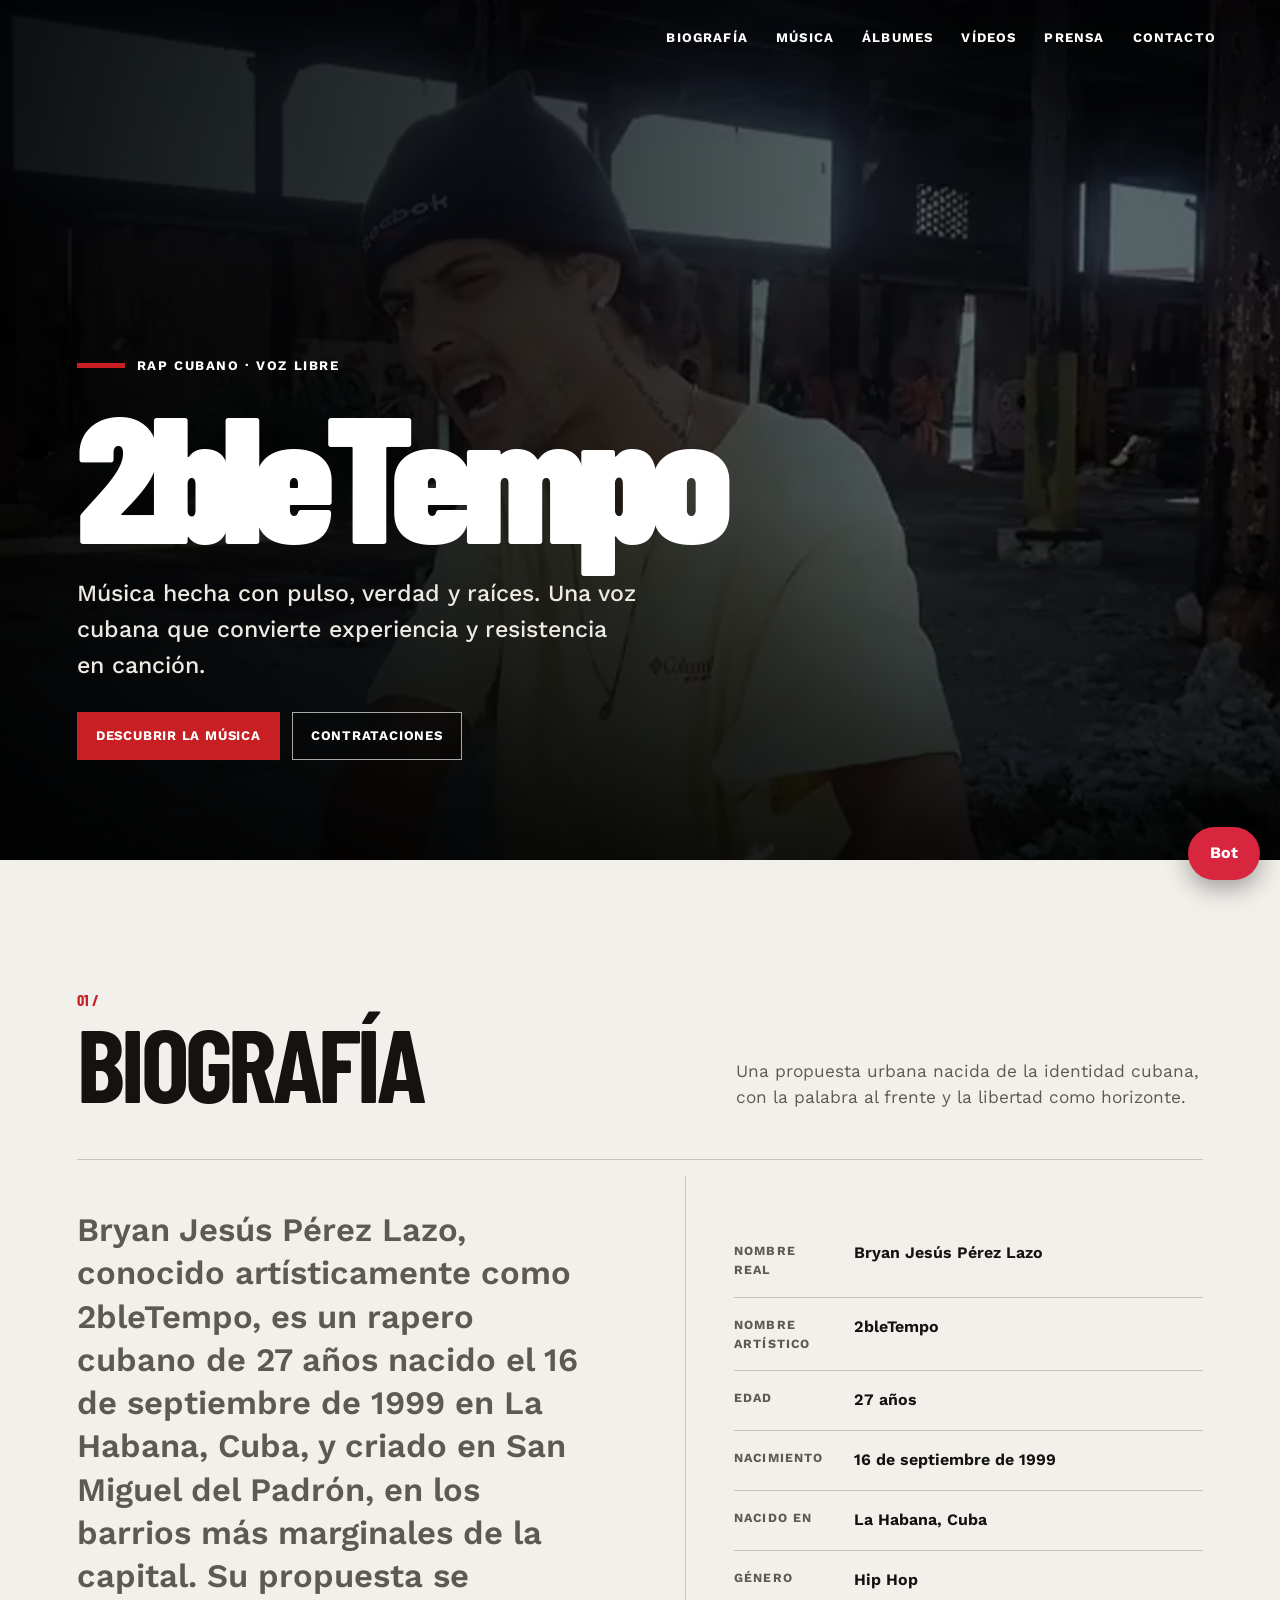
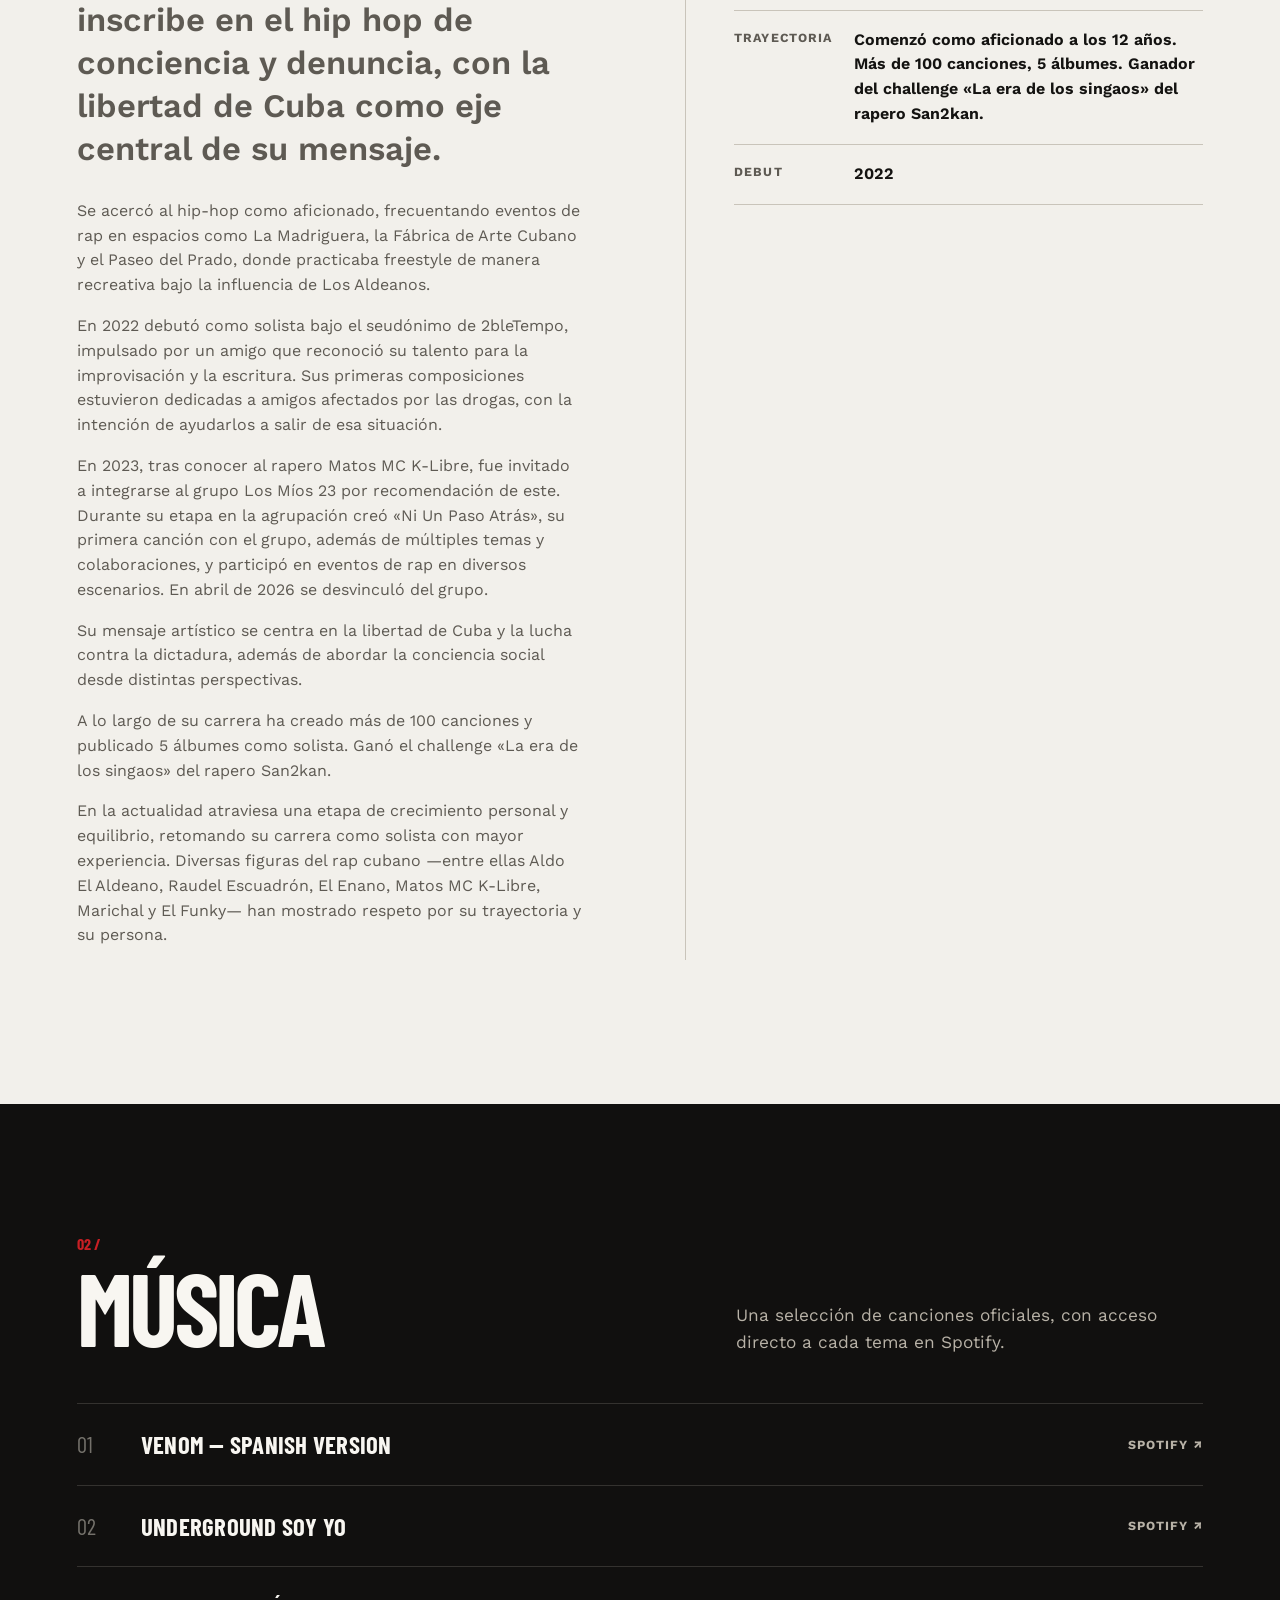
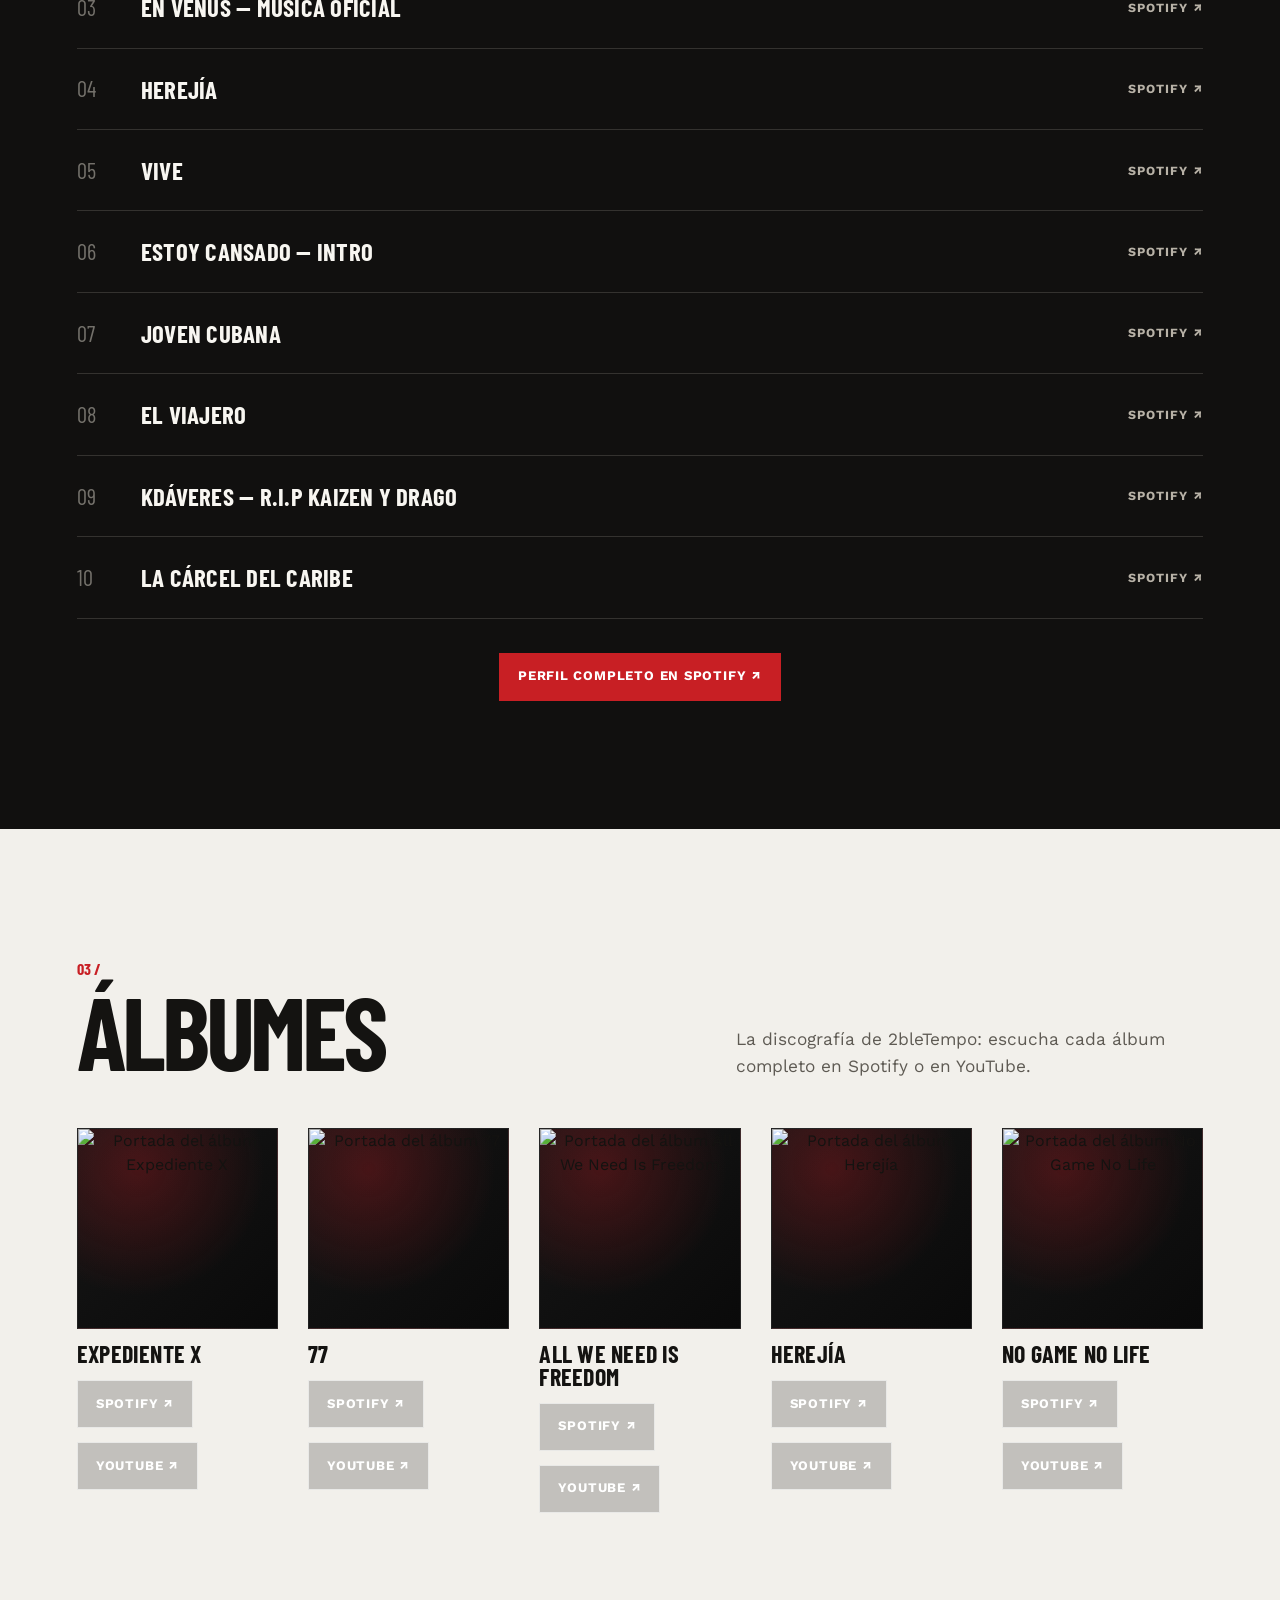
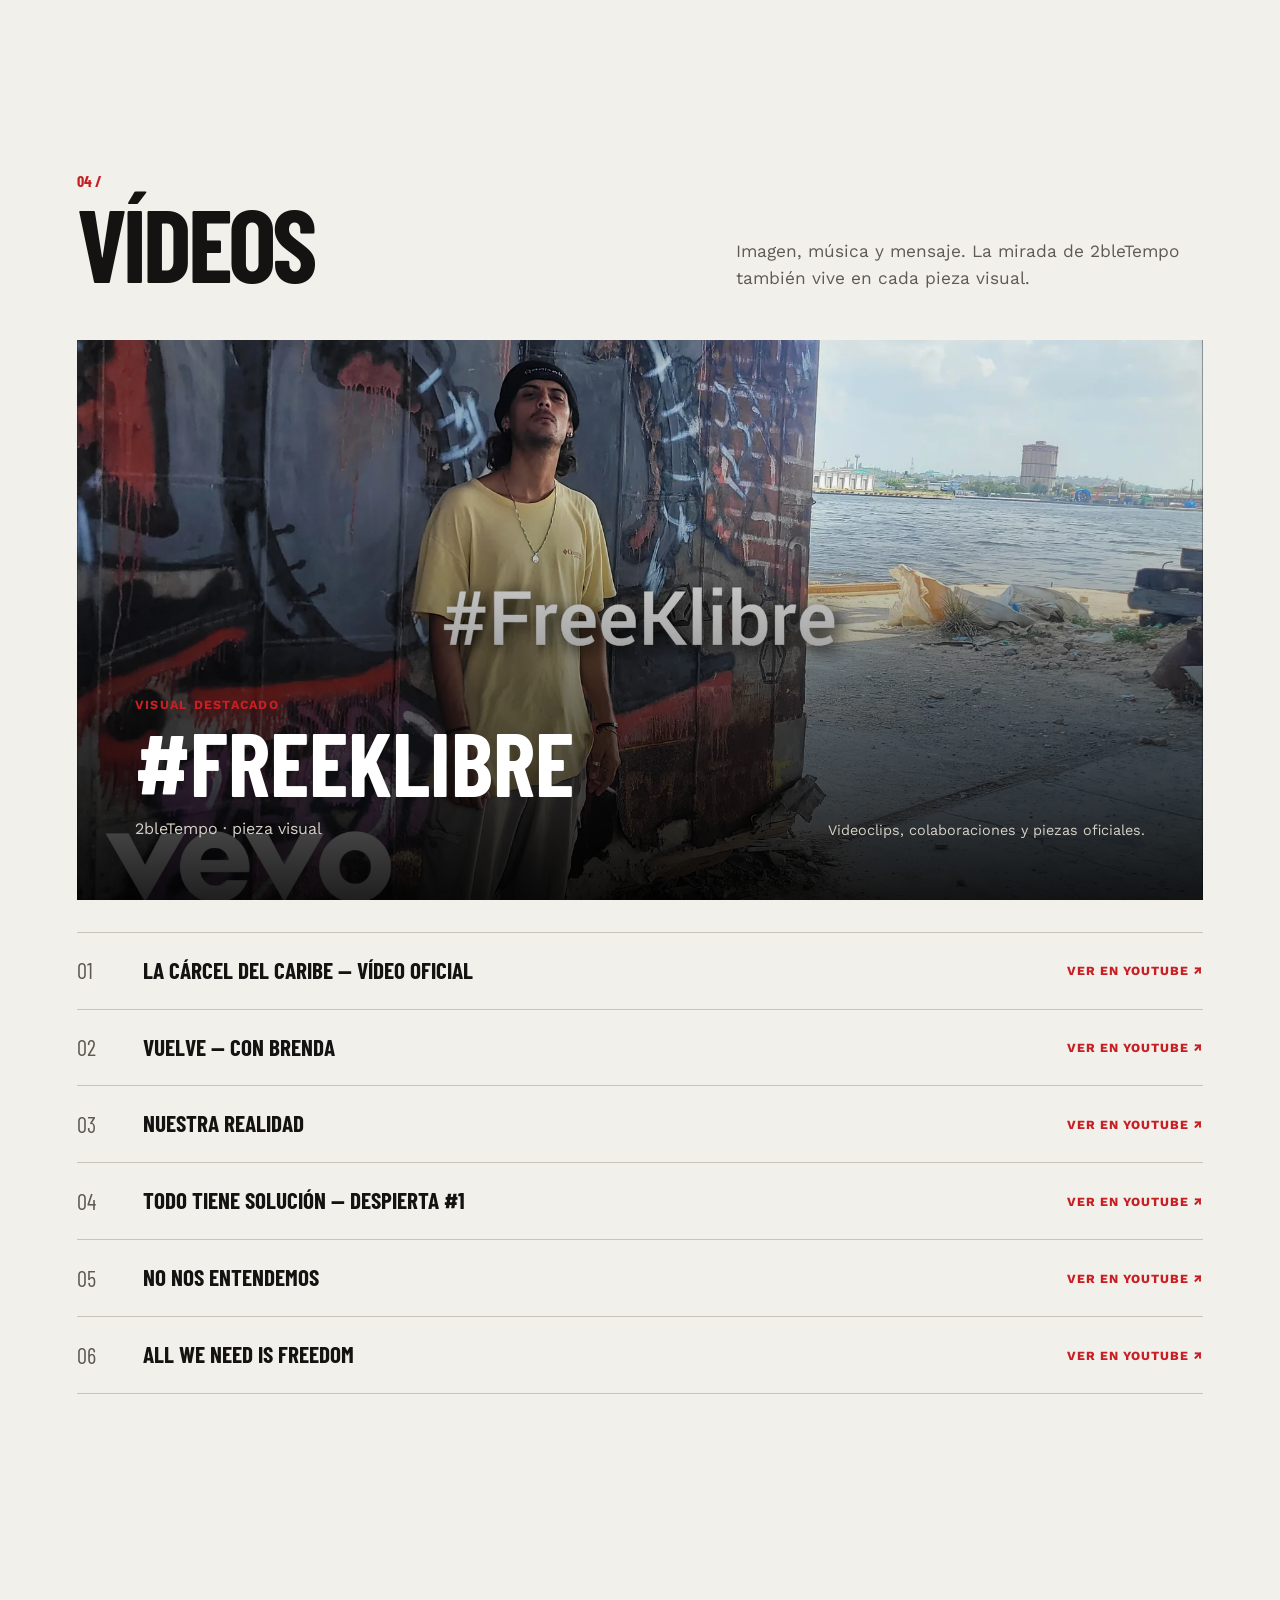
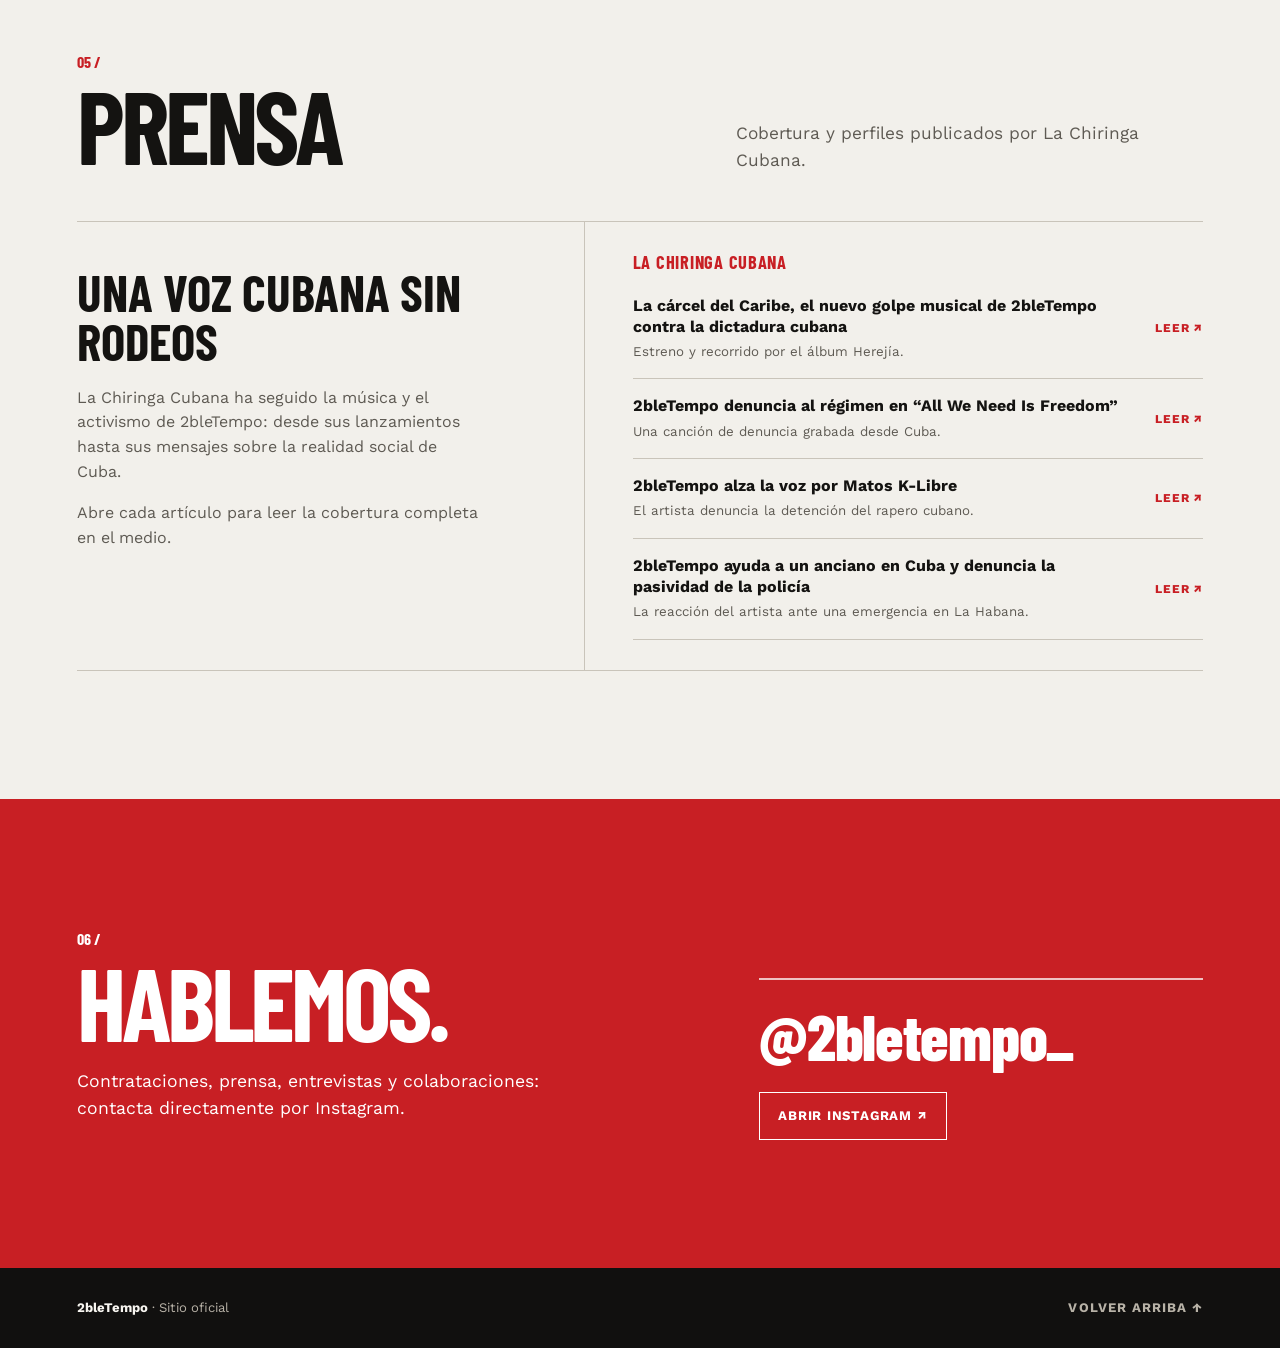
==== commit a2be753e: "Rename index (2).html to index.html" ====
--- a/index.html
+++ b/index.html
@@ -143,8 +143,8 @@
     .hero-kicker::before { content: ""; width: 48px; height: 5px; background: var(--accent); }
     h1, h2, h3 { font-family: "Barlow Condensed", sans-serif; line-height: .95; margin: 0; }
     h1 {
-      max-width: 760px; font-size: clamp(5rem, 14vw, 11.5rem); font-weight: 900;
-      letter-spacing: -.055em; text-transform: uppercase;
+      max-width: 880px; font-size: clamp(5rem, 14vw, 11.5rem); font-weight: 900;
+      letter-spacing: -.055em;
     }
     .hero-sub {
       max-width: 560px; margin: 18px 0 28px; color: #eeeae3;
@@ -299,7 +299,7 @@
       footer .wrap { align-items: flex-start; flex-direction: column; }
     }
     @media (max-width: 520px) {
-      h1 { font-size: clamp(4.4rem, 25vw, 7rem); }
+      h1 { font-size: clamp(3rem, 19vw, 7rem); }
       .hero { min-height: 700px; }
       .hero-sub { max-width: 350px; }
       .section { padding-inline: 18px; }
@@ -387,7 +387,7 @@
       <div class="hero-overlay"></div>
       <div class="hero-inner">
         <p class="hero-kicker">Rap cubano · voz libre</p>
-        <h1 id="hero-title">2ble<br>Tempo</h1>
+        <h1 id="hero-title">2bleTempo</h1>
         <p class="hero-sub">Música hecha con pulso, verdad y raíces. Una voz cubana que convierte experiencia y resistencia en canción.</p>
         <div class="hero-actions">
           <a class="button red" href="#musica">Descubrir la música</a>
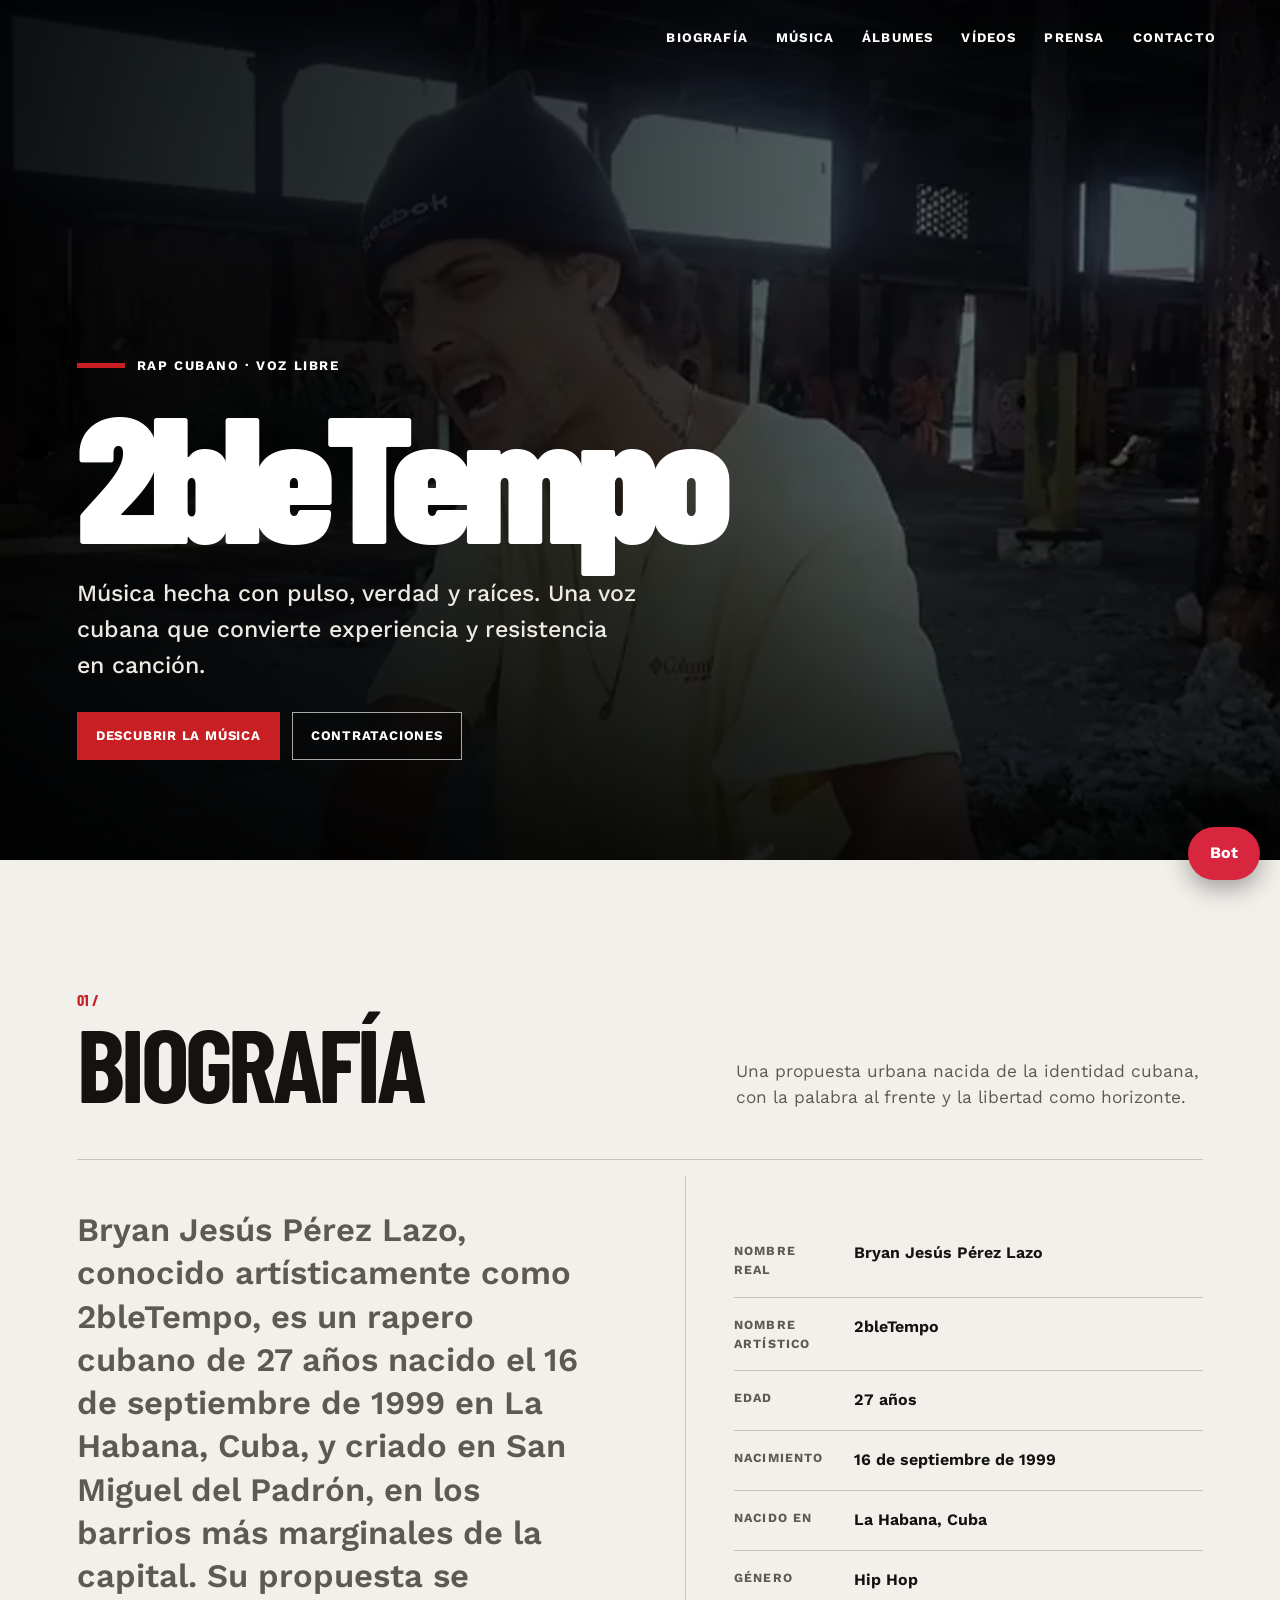
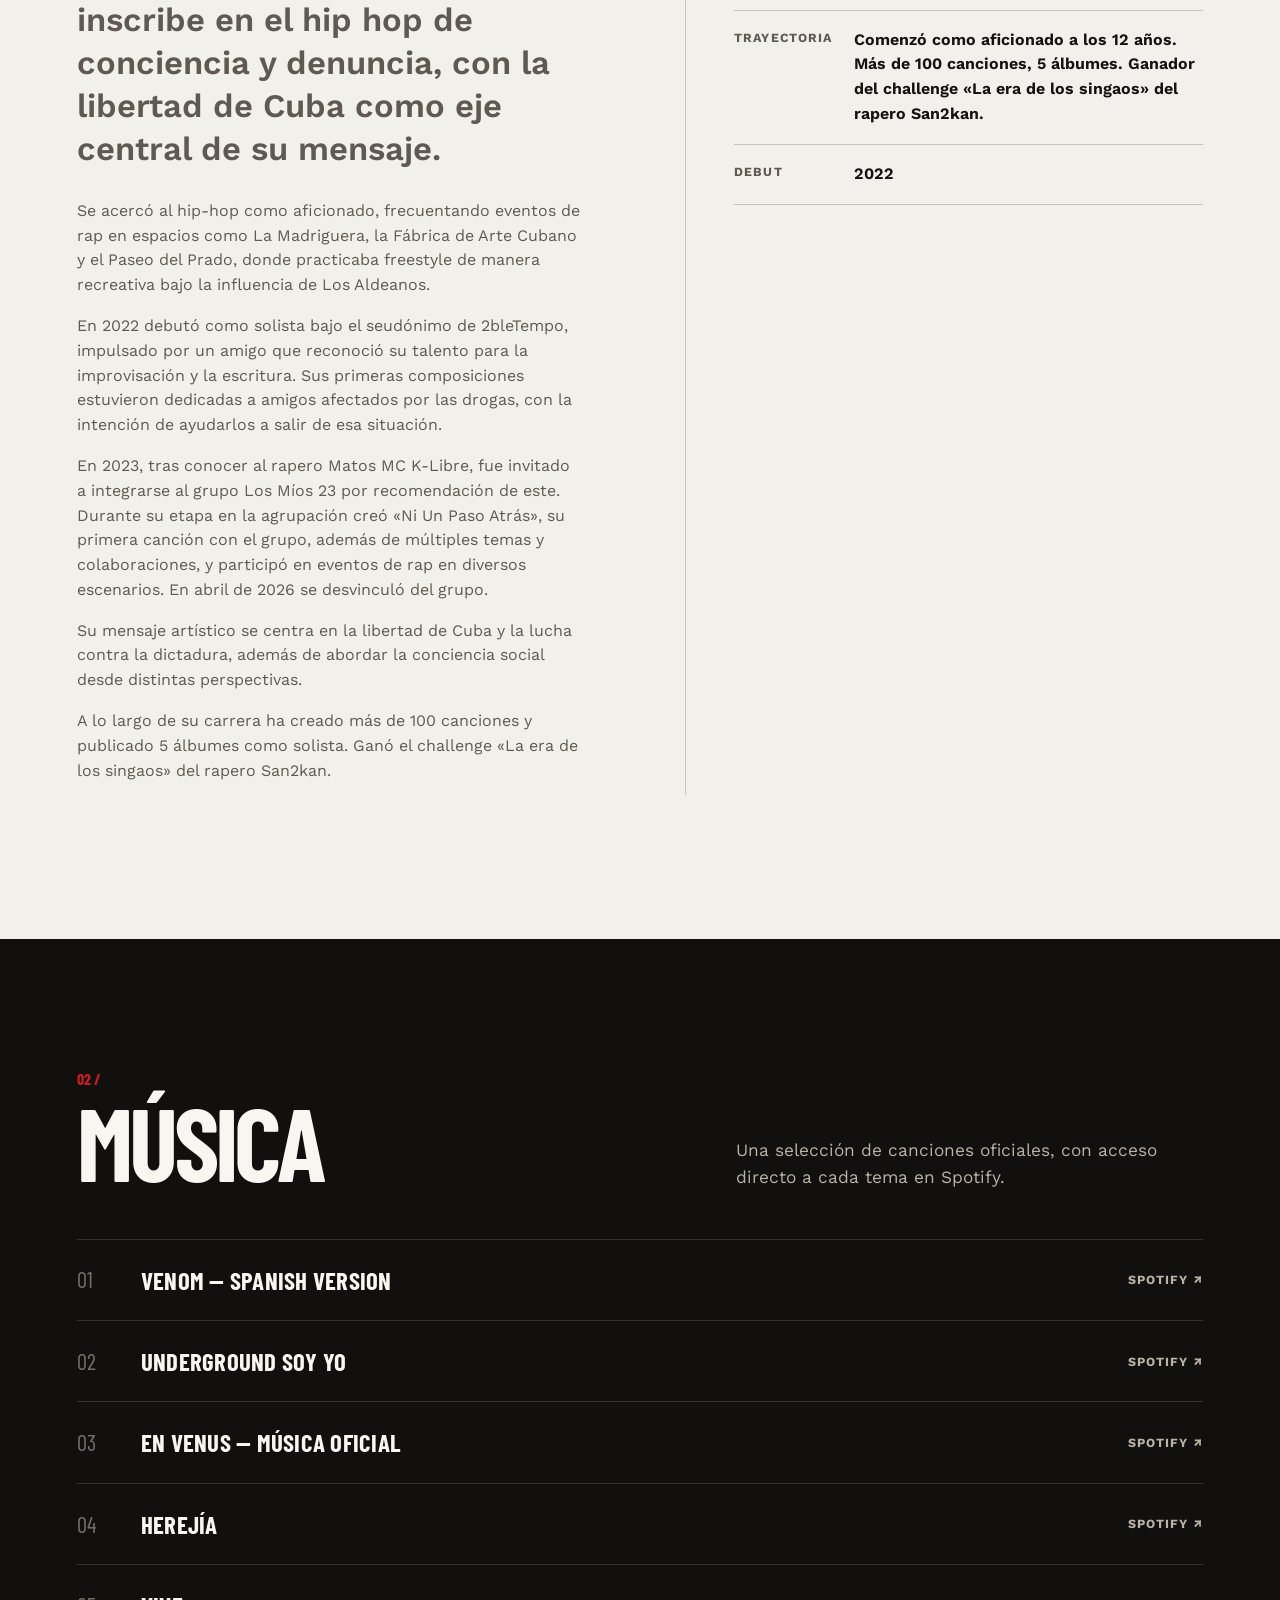
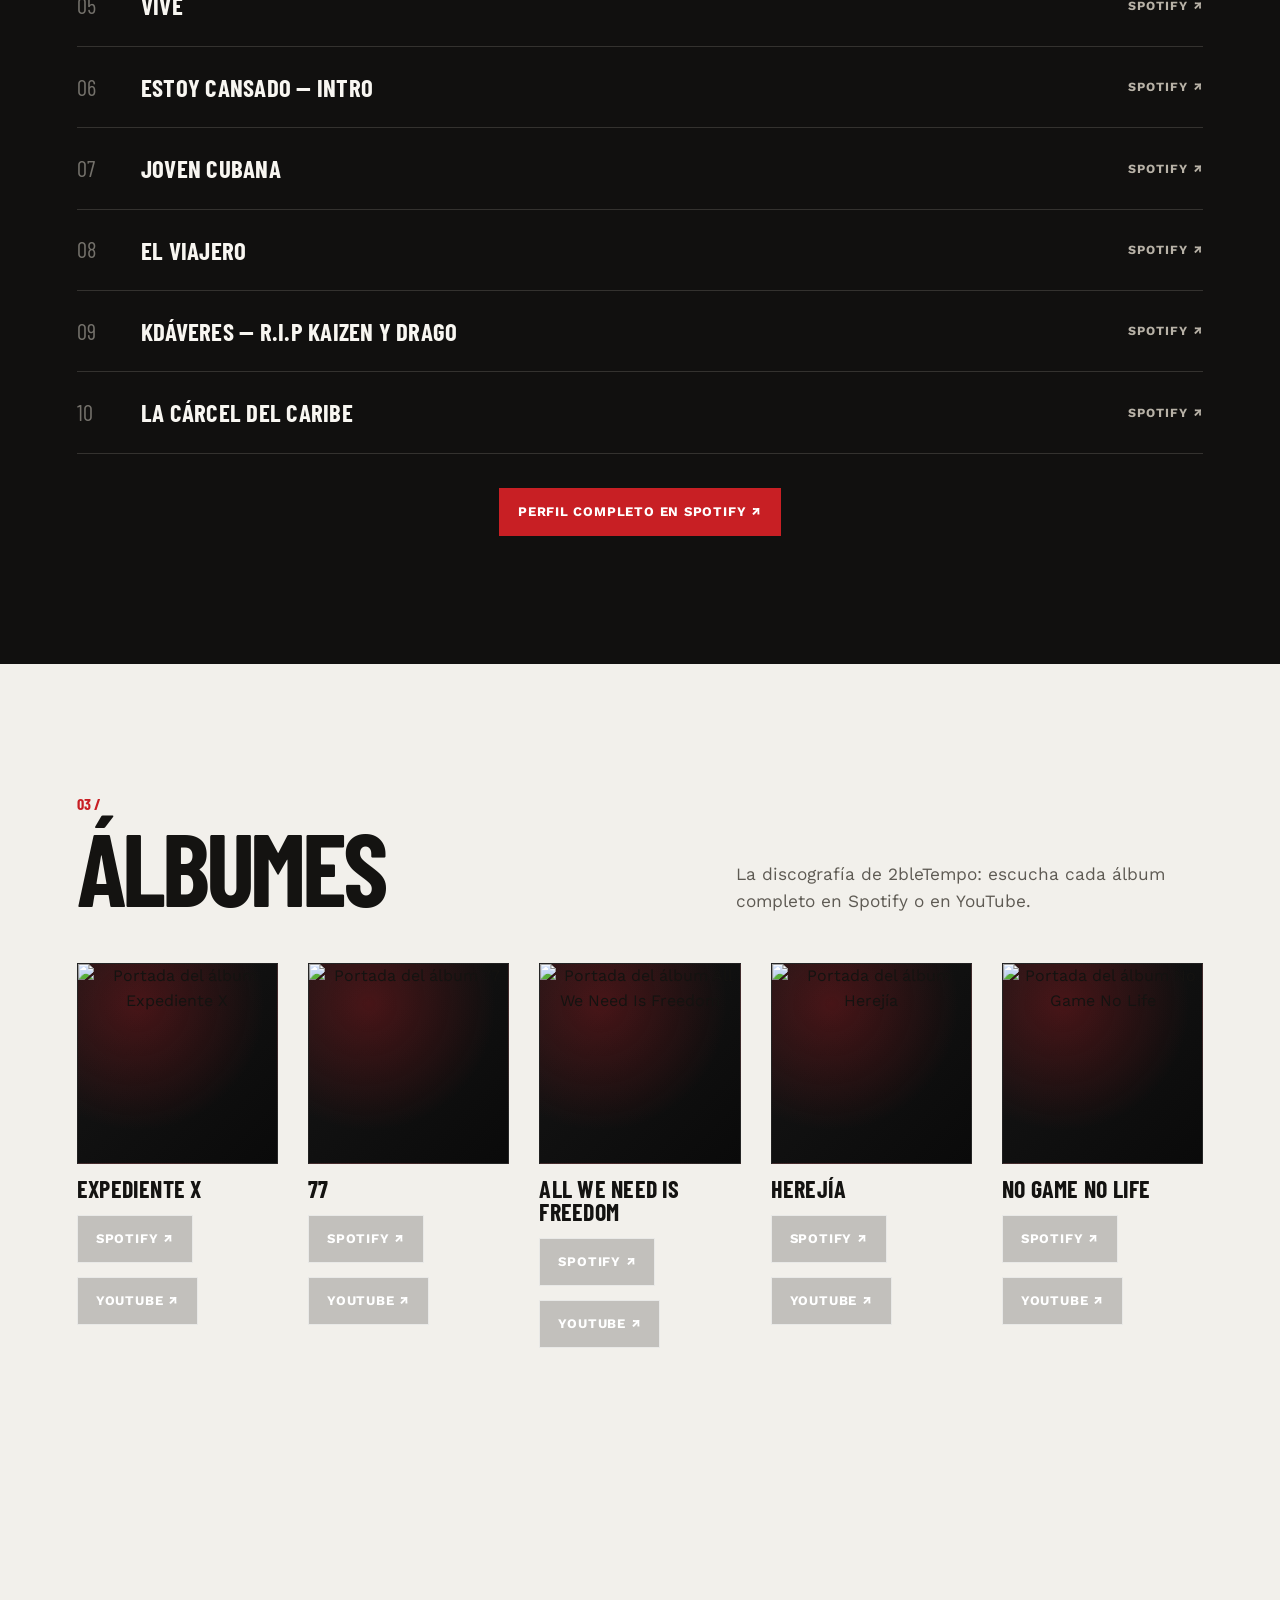
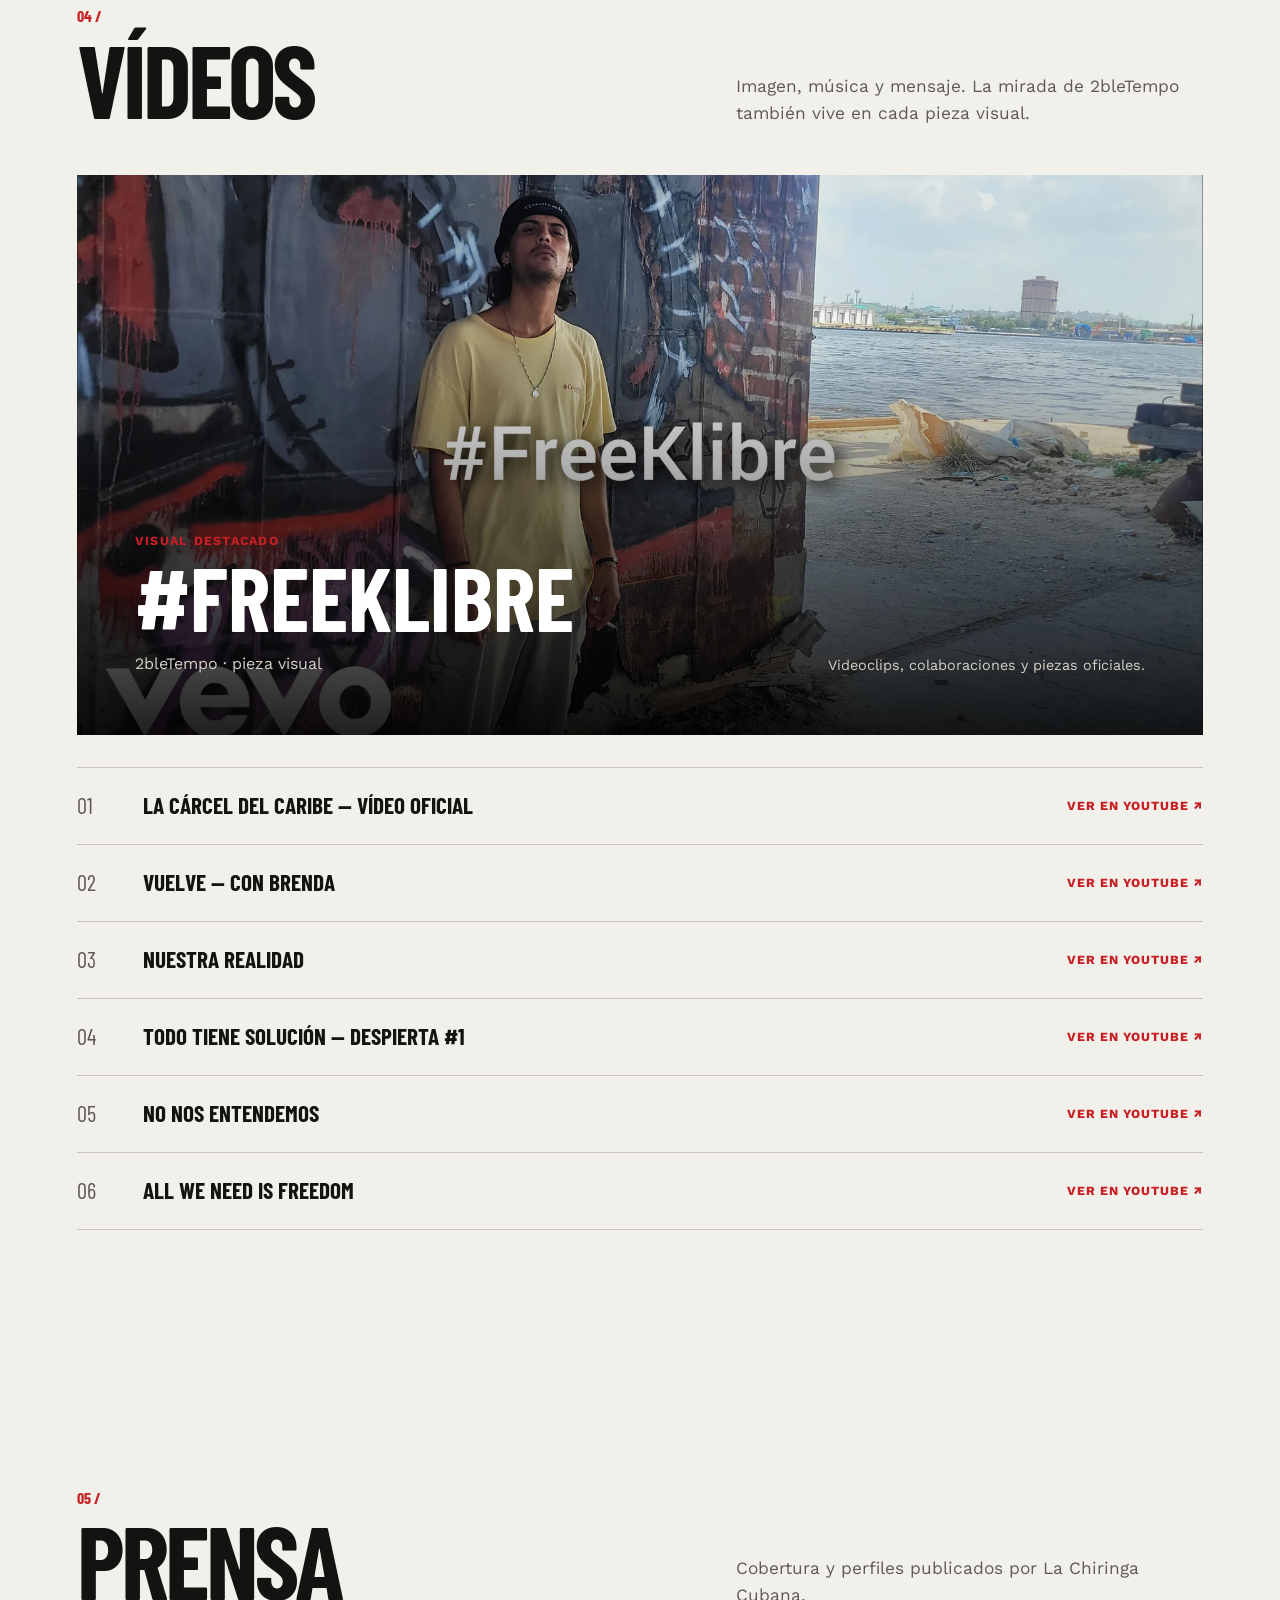
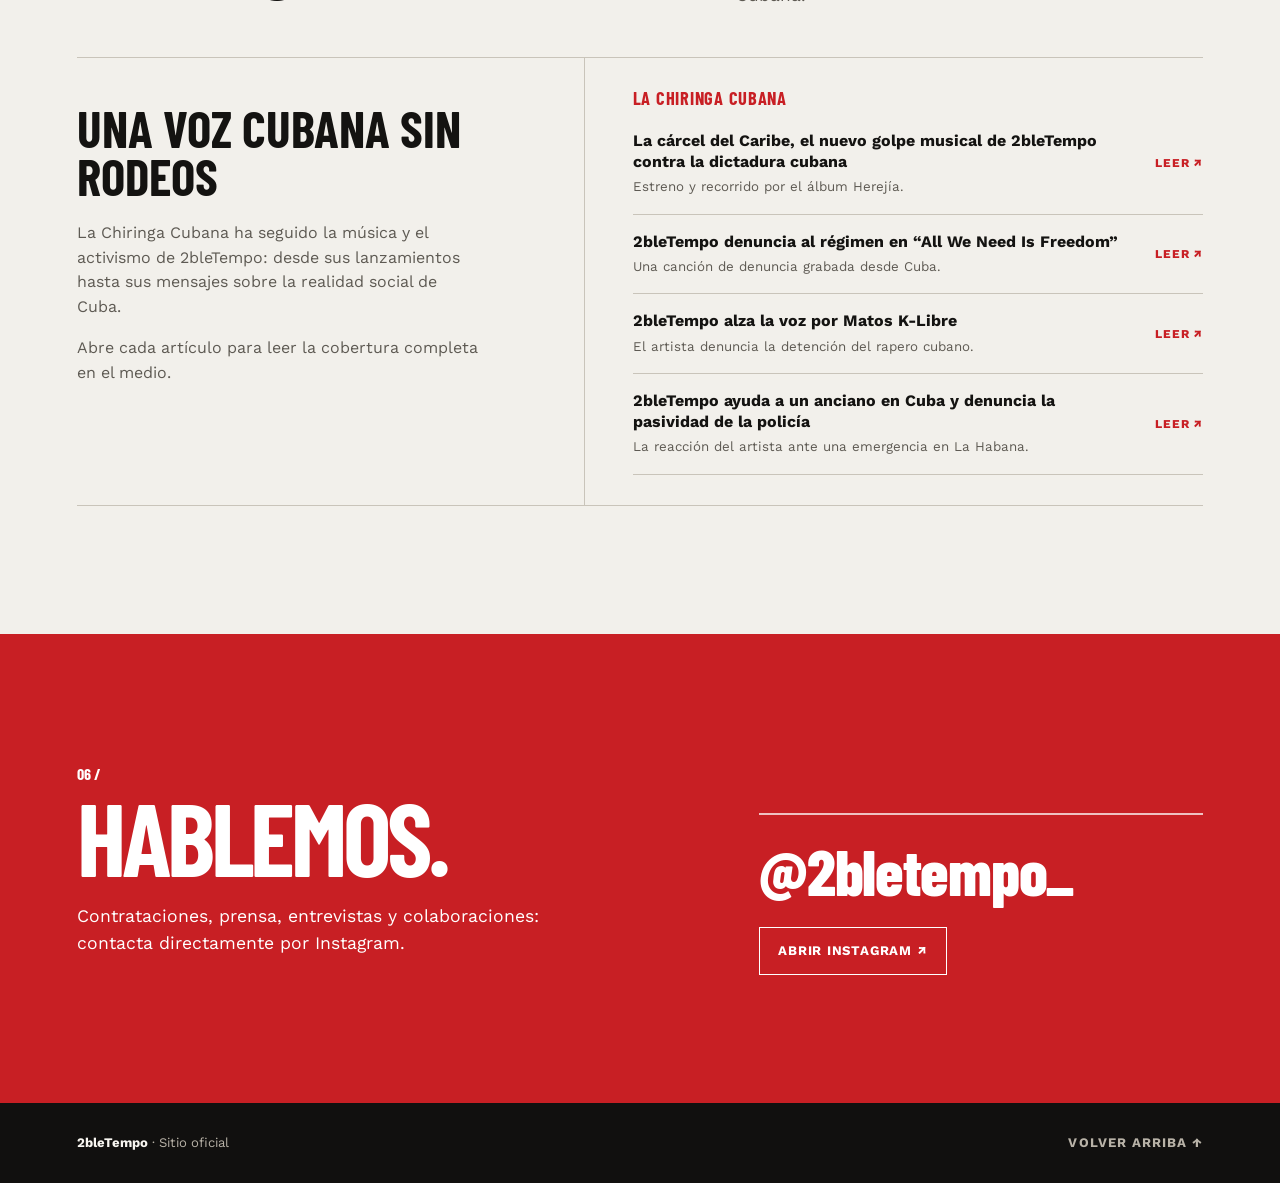
==== commit bef59dc5: "Rename index (3).html to index.html" ====
--- a/index.html
+++ b/index.html
@@ -410,7 +410,6 @@
             <p>En 2023, tras conocer al rapero Matos MC K-Libre, fue invitado a integrarse al grupo Los Míos 23 por recomendación de este. Durante su etapa en la agrupación creó «Ni Un Paso Atrás», su primera canción con el grupo, además de múltiples temas y colaboraciones, y participó en eventos de rap en diversos escenarios. En abril de 2026 se desvinculó del grupo.</p>
             <p>Su mensaje artístico se centra en la libertad de Cuba y la lucha contra la dictadura, además de abordar la conciencia social desde distintas perspectivas.</p>
             <p>A lo largo de su carrera ha creado más de 100 canciones y publicado 5 álbumes como solista. Ganó el challenge «La era de los singaos» del rapero San2kan.</p>
-            <p>En la actualidad atraviesa una etapa de crecimiento personal y equilibrio, retomando su carrera como solista con mayor experiencia. Diversas figuras del rap cubano —entre ellas Aldo El Aldeano, Raudel Escuadrón, El Enano, Matos MC K-Libre, Marichal y El Funky— han mostrado respeto por su trayectoria y su persona.</p>
           </div>
           <dl class="facts">
             <div class="fact"><dt>Nombre real</dt><dd>Bryan Jesús Pérez Lazo</dd></div>
